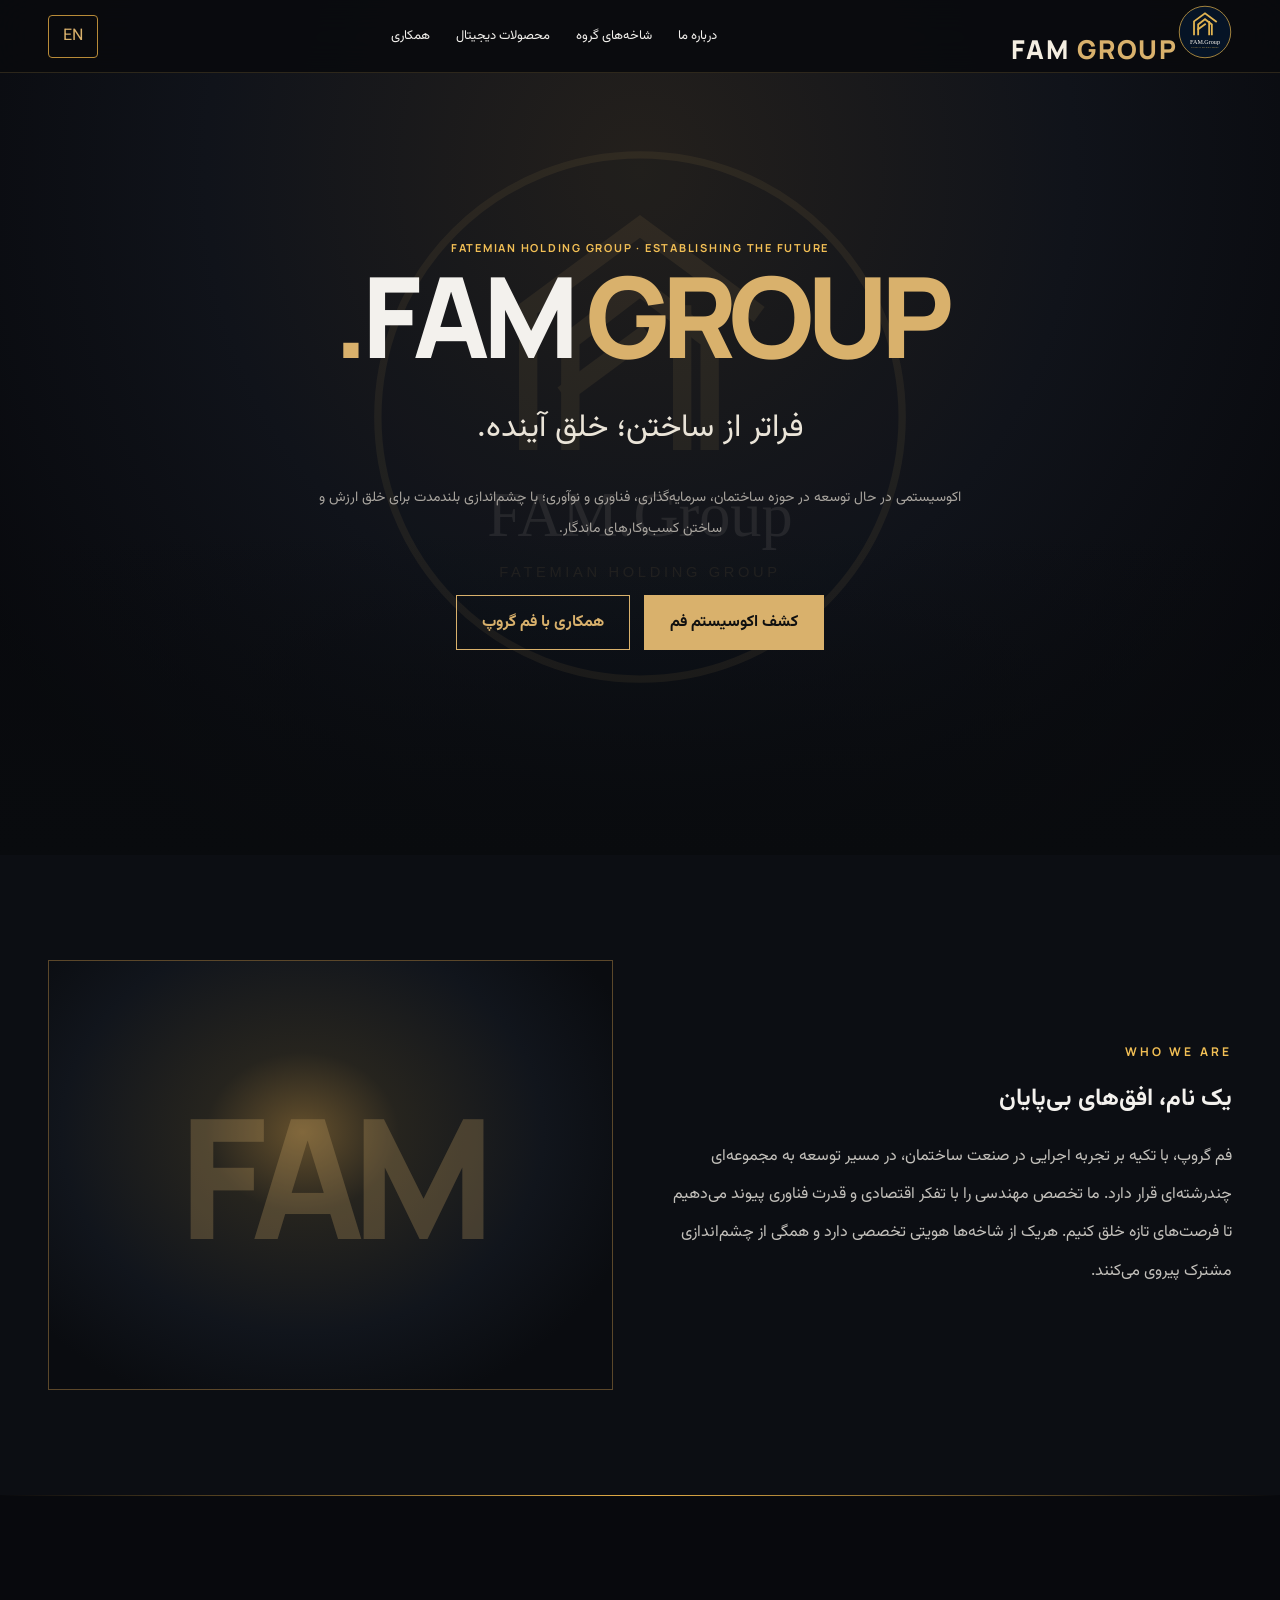
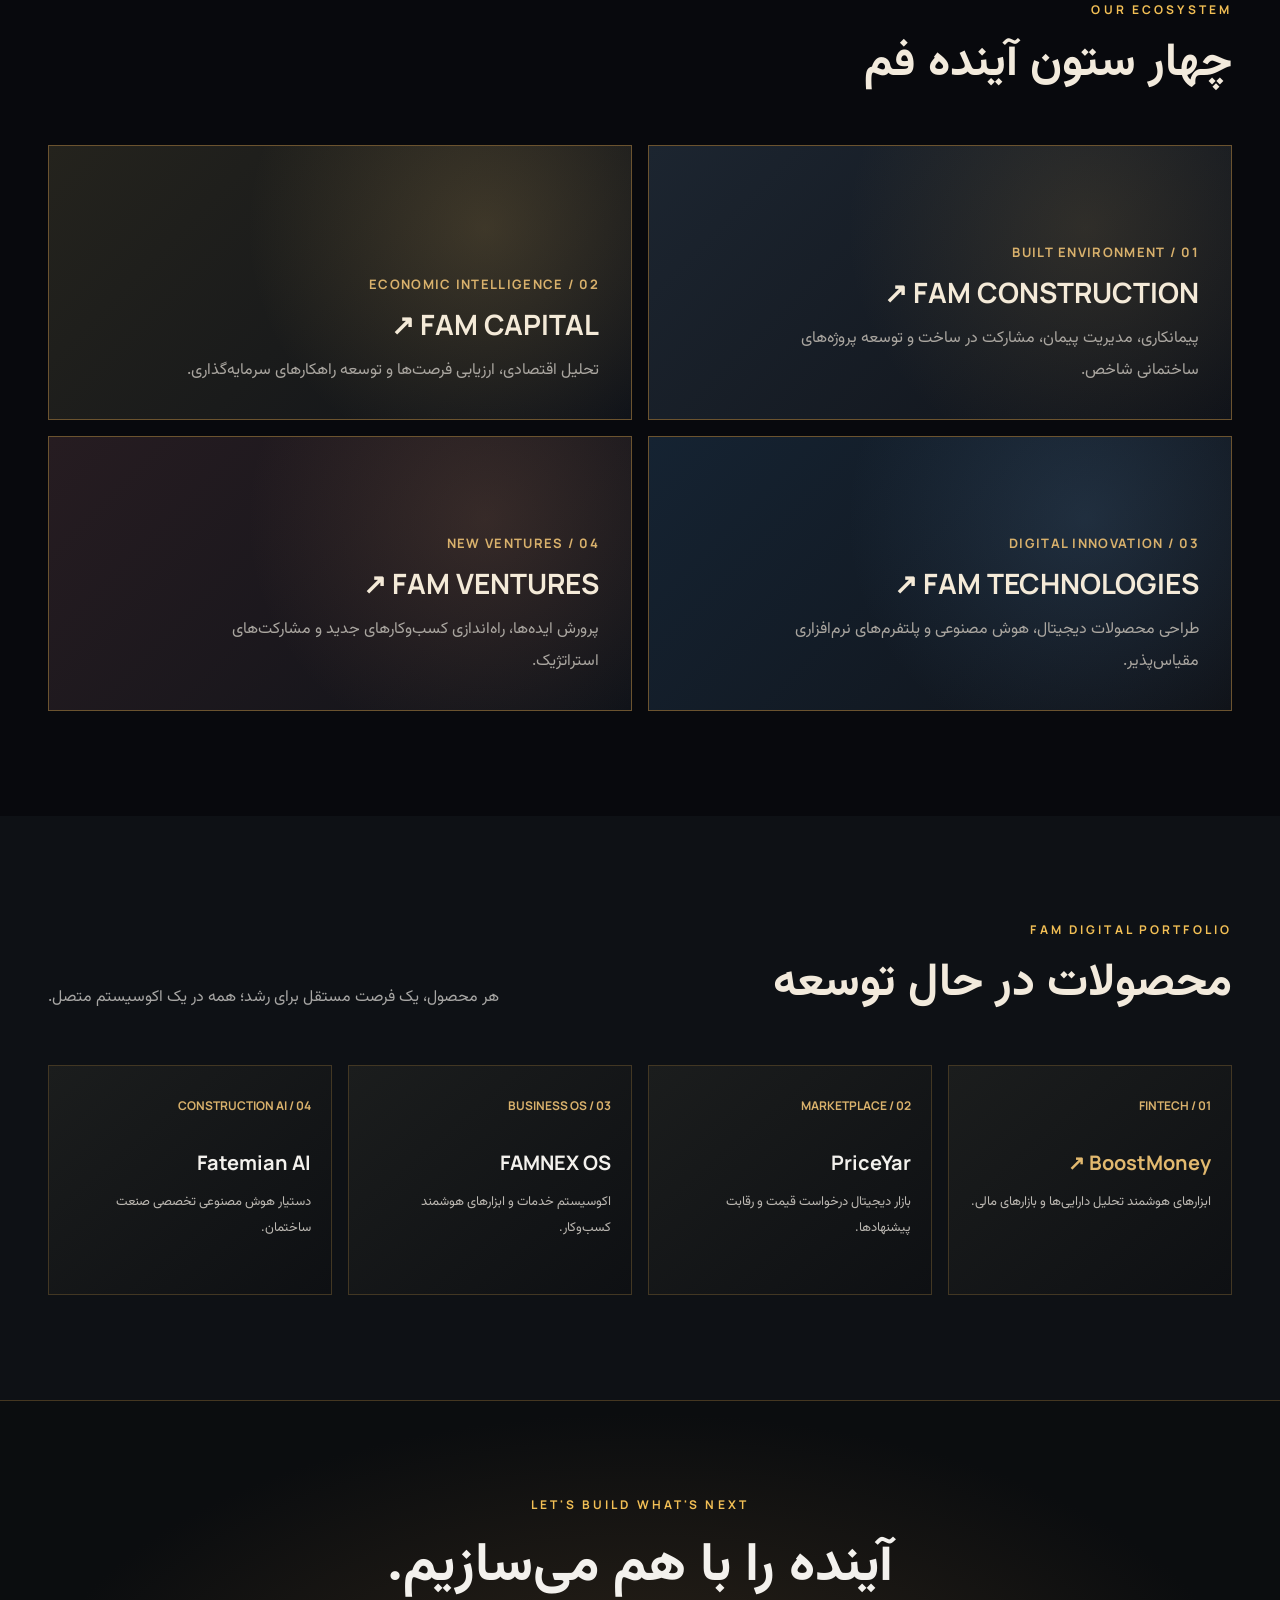
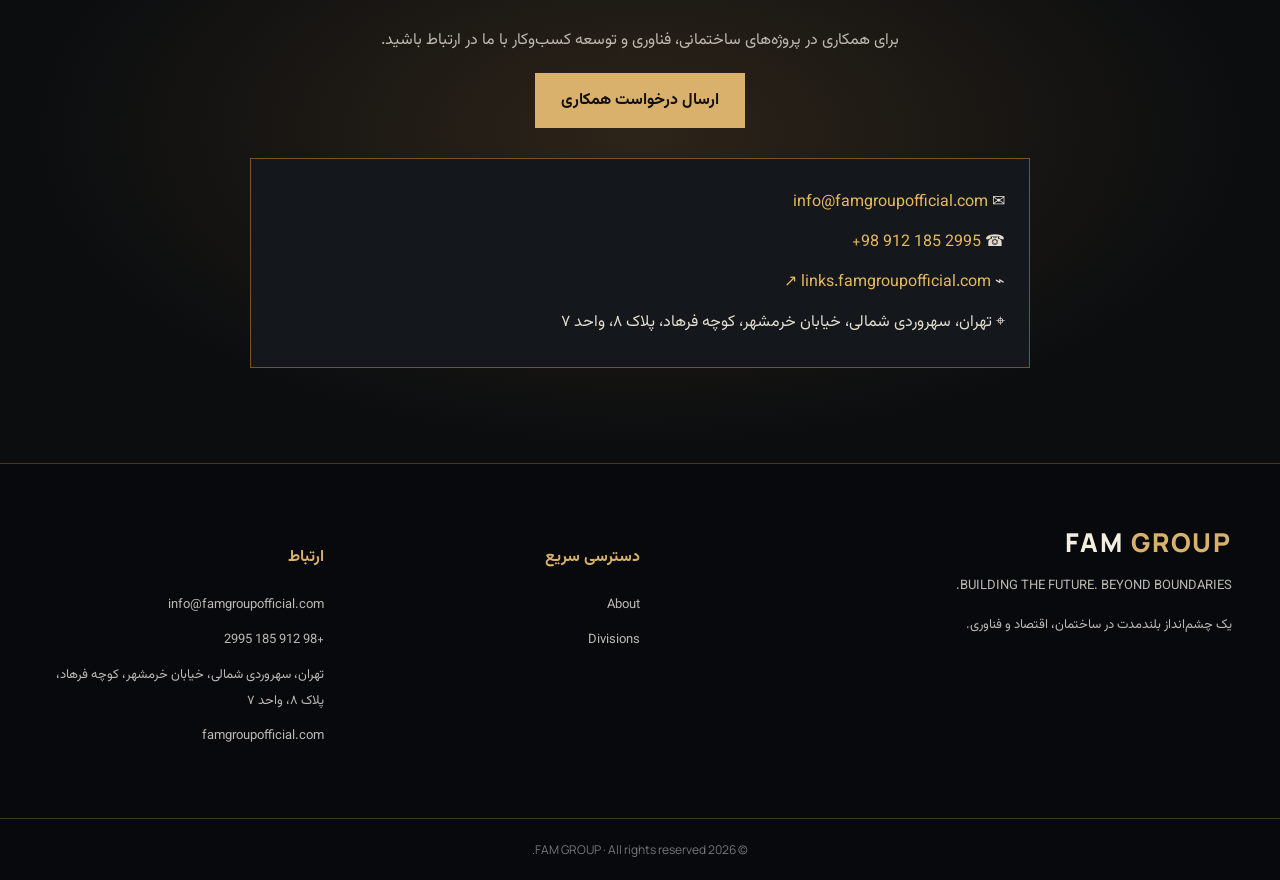
==== index.html @ 7d300ffb "Publish confirmed FAM Group email, telephone, Tehran office address and link page" ====
<!doctype html>
<html lang="fa" dir="rtl"><head><meta charset="utf-8"><meta name="viewport" content="width=device-width,initial-scale=1"><meta name="theme-color" content="#090b0e"><meta name="description" content="FAM Group — Construction, Capital, Technologies and Ventures. Building the Future. Beyond Boundaries."><title>FAM GROUP | Fatemian Holding Group</title><link rel="preconnect" href="https://fonts.googleapis.com"><link rel="preconnect" href="https://fonts.gstatic.com" crossorigin><link href="https://fonts.googleapis.com/css2?family=Vazirmatn:wght@300;400;500;600;700;800&family=Manrope:wght@400;500;600;700;800&display=swap" rel="stylesheet"><style>
:root{--bg:#090b0e;--panel:#11151a;--gold:#f2bf55;--text:#f3f1ed;--muted:#a7a6a4;--line:#70542c}*{box-sizing:border-box}html{scroll-behavior:smooth}body{margin:0;background:var(--bg);color:var(--text);font-family:Vazirmatn,Manrope,sans-serif}body.en{font-family:Manrope,sans-serif}a{text-decoration:none;color:inherit}button{font:inherit;cursor:pointer}.wrap{max-width:1240px;margin:auto;padding:0 28px}header{position:fixed;z-index:20;top:0;width:100%;background:#090b0edb;backdrop-filter:blur(20px);border-bottom:1px solid #ffffff18}.nav{height:78px;display:flex;align-items:center;justify-content:space-between;gap:20px}.logo{font:800 26px Manrope;letter-spacing:.18em;color:#f4eee1}.logo span{color:var(--gold)}.links{display:flex;align-items:center;gap:26px;font-size:13px}.links a:hover,.footer a:hover{color:var(--gold)}.lang,.menu{background:transparent;color:var(--gold);border:1px solid #b88b38;padding:8px 14px;border-radius:4px}.menu{display:none}.hero{min-height:100vh;display:flex;align-items:center;position:relative;isolation:isolate;overflow:hidden;background:radial-gradient(ellipse at 70% 30%,#60431c 0%,#1a1b20 43%,#080a0d 82%)}.hero:after{content:"";position:absolute;inset:0;z-index:-1;background:linear-gradient(0deg,#090b0e,transparent 38%)}.hero-inner{padding-top:110px;padding-bottom:80px;width:100%}.eyebrow{font:700 12px Manrope;letter-spacing:.26em;color:var(--gold);text-transform:uppercase}.hero h1{font:800 clamp(50px,9vw,120px)/1.06 Manrope;margin:24px 0 10px;letter-spacing:-.055em}.hero h1 span{color:var(--gold)}.hero h2{font-size:clamp(21px,3vw,39px);font-weight:400;margin:16px 0}.hero p{max-width:630px;color:#d2d1ce;line-height:2.2;font-size:16px}.actions{display:flex;flex-wrap:wrap;gap:14px;margin-top:34px}.btn{display:inline-block;background:var(--gold);color:#101010;padding:14px 25px;border:1px solid var(--gold);font-weight:700}.btn.alt{background:transparent;color:var(--gold)}.btn:hover{filter:brightness(1.15)}section{padding:105px 0}.section-top{display:flex;justify-content:space-between;align-items:end;gap:30px;margin-bottom:35px}.section-top h2{font-size:clamp(27px,4vw,46px);margin:10px 0}.section-top p{color:var(--muted);max-width:580px;line-height:2}.rule{height:1px;background:linear-gradient(90deg,transparent,#e4ad46,transparent)}.about{display:grid;grid-template-columns:1fr 1fr;gap:55px;align-items:center}.about-image{min-height:430px;background:radial-gradient(circle at 50% 50%,#69532b,#17191c 45%,#090b0e 75%);border:1px solid #b88b38}.about p{color:#c3c0bb;line-height:2.4}.branches{display:grid;grid-template-columns:repeat(2,1fr);gap:20px}.branch{min-height:320px;border:1px solid #a07835;position:relative;overflow:hidden;display:flex;flex-direction:column;justify-content:end;padding:30px;isolation:isolate;transition:transform .3s}.branch:hover{transform:translateY(-5px)}.branch:before{content:"";position:absolute;inset:0;z-index:-1;background-image:linear-gradient(0deg,#08090ae8,#08090a15 85%),var(--photo);background-position:center;background-size:cover;transition:transform .5s}.branch:hover:before{transform:scale(1.05)}.branch:before{background-size:cover;background-position:center;background-repeat:no-repeat}.branch{background:linear-gradient(145deg,#242017,#101318)}.branch small{color:var(--gold);font:700 13px Manrope}.branch h3{font:700 25px Manrope;margin:12px 0}.branch p{max-width:430px;line-height:2;color:#ddd;margin:0}.products{display:grid;grid-template-columns:repeat(4,1fr);gap:16px}.product{border:1px solid var(--line);background:linear-gradient(140deg,#1b1d1d,#0e1013);padding:28px 20px;min-height:230px}.product .number{color:var(--gold);font:700 12px Manrope}.product h3{font:700 20px Manrope;margin:30px 0 12px}.product p{color:#bcb8b2;line-height:2;font-size:13px}.projects{display:grid;grid-template-columns:repeat(3,1fr);gap:20px}.project{border:1px solid var(--line);background:#151719}.project .photo{height:230px;background:var(--photo) center/cover}.project .copy{padding:22px}.project h3{margin:0 0 8px}.project p{color:var(--muted);font-size:13px;line-height:2;margin:0}.note{color:#bcb8b2;font-size:12px;margin-top:20px}.cta{text-align:center;padding:95px 24px;background:radial-gradient(ellipse at center,#2d2419,#0b0d0f 68%);border-top:1px solid var(--line);border-bottom:1px solid var(--line)}.cta h2{font-size:clamp(28px,5vw,54px);margin:12px 0}.cta p{color:#bdb8b0;line-height:2}.footer{display:grid;grid-template-columns:2fr 1fr 1fr;gap:40px;padding-top:60px;padding-bottom:60px}.footer p,.footer a{color:#bcb8b2;font-size:13px;line-height:2}.footer a{display:block;margin:9px 0}.footer h4{color:var(--gold)}.bottom{border-top:1px solid var(--line);padding:22px;text-align:center;color:#777;font:12px Manrope}body.en .fa{display:none}body:not(.en) .en-text{display:none}body.en .links,body.en .section-top{text-align:left}@media(max-width:850px){.links{display:none;position:absolute;top:78px;left:0;right:0;background:#101216;padding:24px;flex-direction:column;align-items:stretch}.links.open{display:flex}.menu{display:block}.about{grid-template-columns:1fr}.products{grid-template-columns:repeat(2,1fr)}.projects{grid-template-columns:1fr 1fr}.footer{grid-template-columns:1fr 1fr}.hero{background-position:60% center}}@media(max-width:560px){.wrap{padding:0 20px}.nav{height:70px}.links{top:70px}.branches,.products,.projects,.footer{grid-template-columns:1fr}.hero h1{font-size:53px}.section-top{display:block}section{padding:72px 0}.about-image{min-height:290px}.branch{min-height:285px}}
.branch a{display:block}.branch a:hover{color:var(--gold)}.branch:before{background-image:linear-gradient(135deg,#70501d,#171a21)!important}.hero:before{content:"F";position:absolute;inset:auto 5% -18%;font:900 min(80vw,850px) Manrope;color:#f2bf551c;pointer-events:none} .branch h3 a{color:#f2bf55}.branch h3 a:hover{text-decoration:underline}.btn{box-shadow:0 5px 28px #dba74d36}.eyebrow{color:#f2bf55}</style><style id="fam-luxury-redesign">
:root{--gold:#d9b16c!important;--bg:#08090d!important;--line:#453721!important}
body{background:#08090d!important}header{background:#090a0ee8!important;border-bottom:1px solid #b8954c35!important}
.hero{background:radial-gradient(ellipse at 55% 24%,#30291e 0%,#11131a 35%,#08090d 76%)!important;min-height:95vh!important;text-align:center}
.hero:before{content:"F";position:absolute!important;inset:5% 0 auto!important;text-align:center;font:900 min(75vw,680px)/1 Manrope,sans-serif!important;color:#c9a35d0c!important;pointer-events:none}
.hero-inner{position:relative;z-index:2;display:flex;flex-direction:column;align-items:center;padding-top:170px!important;padding-bottom:100px!important}
.hero .eyebrow{font-size:11px!important;letter-spacing:.34em!important}
.hero h1{font-size:clamp(65px,12vw,150px)!important;letter-spacing:-.065em!important;margin:26px 0 14px!important;line-height:1.02!important}
.hero h1 span{color:#d9b16c!important}.hero h2{font-size:clamp(20px,3vw,32px)!important;color:#eae4d8!important}
.hero p{max-width:650px!important;color:#a8a49e!important;font-size:14px!important;line-height:2.2!important}
.actions{justify-content:center!important;margin-top:36px!important}
.btn{background:#d9b16c!important;border-color:#d9b16c!important;box-shadow:none!important;transition:all .2s!important}
.btn.alt{background:transparent!important;color:#d9b16c!important}
.btn:hover{background:#f0cc89!important;color:#090a0d!important}
#about{background:#0c0e13!important}.about-image{background:radial-gradient(ellipse at 45% 40%,#65502c 0%,#26241e 22%,#11151c 55%,#0a0c10 80%)!important;border:1px solid #5b472a!important;position:relative}
.about-image:after{content:"FAM";position:absolute;inset:0;display:grid;place-items:center;font:800 clamp(70px,13vw,190px) Manrope;letter-spacing:-.08em;color:#d9b16c40}
#divisions{background:#08090d!important}.branches{gap:16px!important}
.branch{background:#11141a!important;border:1px solid #58462a!important;min-height:260px!important;padding:32px!important;transition:transform .25s,border-color .25s!important}
.branch:before{background:linear-gradient(135deg,#28241c,#101319)!important;opacity:1!important}
.branch:hover{border-color:#d9b16c!important;transform:translateY(-4px)!important}
.branch h3 a{color:#f2eadc!important;font-size:clamp(19px,2.2vw,28px)!important}
.branch h3 a:hover{color:#d9b16c!important}
.branch small{color:#d9b16c!important;letter-spacing:.1em!important}.branch p{color:#aaa6a0!important}
.product{border-color:#423723!important}.section-top h2{color:#f2eadc!important}
@media(max-width:560px){.hero-inner{padding-top:155px!important}.hero h1{font-size:clamp(54px,14vw,75px)!important}.hero p{font-size:13px!important}.branch{min-height:235px!important}}
</style><style id="fam-logo-style">.fam-brand-mark{width:54px;height:54px;object-fit:contain;flex:none}.fam-hero-mark{width:clamp(105px,18vw,165px);height:auto;display:block;margin:0 auto 25px;filter:drop-shadow(0 0 30px #dcae4c28)}.hero-inner{padding-top:120px!important}.hero h1{margin-top:4px!important}@media(max-width:600px){.fam-brand-mark{width:42px;height:42px}.fam-hero-mark{width:120px}.hero-inner{padding-top:115px!important}}</style><style id="fam-logo-integration">.fam-logo-head{width:46px;height:46px;object-fit:contain;vertical-align:middle;margin-inline:12px}.fam-logo-hero{width:clamp(115px,19vw,175px);display:block;margin:0 auto 22px;filter:drop-shadow(0 0 20px #c89b4229)}.hero-inner{padding-top:115px!important}@media(max-width:600px){.fam-logo-head{width:35px;height:35px;margin-inline:5px}.fam-logo-hero{width:115px}}</style><style id="fam-refinement-2026">
.nav{height:72px!important;gap:8px!important}.logo{font-size:clamp(17px,4.3vw,26px)!important;letter-spacing:.07em!important;white-space:nowrap!important;flex-shrink:0}
.hero{background:radial-gradient(ellipse at 50% 20%,#24201c 0%,#10131a 48%,#08090d 86%)!important}
.hero:before{content:""!important;position:absolute!important;inset:5% 0!important;background:url('fam-logo.svg') center 45%/min(75vw,550px) no-repeat!important;opacity:.075!important;filter:grayscale(.25)!important;pointer-events:none!important}
.hero-inner{position:relative!important;z-index:1!important;padding-top:135px!important}
.hero h1{font-size:clamp(48px,11vw,112px)!important;letter-spacing:-.065em!important;white-space:normal!important;overflow-wrap:normal!important}
.hero .eyebrow{letter-spacing:.16em!important}
.branch{background:#11161e!important;border:1px solid #6b532f!important;min-height:275px!important}
.branch:nth-child(1):before{background:radial-gradient(circle at 75% 30%,#9b7d4733,transparent 50%),linear-gradient(135deg,#1c2530,#101319)!important}
.branch:nth-child(2):before{background:radial-gradient(circle at 75% 30%,#d6af6233,transparent 50%),linear-gradient(135deg,#24231d,#101319)!important}
.branch:nth-child(3):before{background:radial-gradient(circle at 75% 30%,#5984ae33,transparent 50%),linear-gradient(135deg,#152332,#101319)!important}
.branch:nth-child(4):before{background:radial-gradient(circle at 75% 30%,#ae795933,transparent 50%),linear-gradient(135deg,#261c21,#101319)!important}
.branch h3 a{color:#f4ead8!important}.product h3 a{color:#e2b96f!important;text-decoration:none}.product h3 a:hover{text-decoration:underline}
@media(max-width:600px){.nav{padding-inline:12px!important}.links{gap:6px!important}.logo{font-size:clamp(15px,4.5vw,21px)!important}.lang,.menu{padding:7px 10px!important}.hero h1{font-size:clamp(45px,11.4vw,75px)!important}.hero-inner{padding-top:125px!important}.hero:before{background-size:85vw!important;opacity:.07!important}.branch{min-height:240px!important}}
</style><style id="fam-contact-style">.fam-contact-info{max-width:780px;margin:30px auto 0;padding:20px 24px;border:1px solid #74552b;background:#14171b;text-align:start;line-height:2.1}.fam-contact-info p{margin:8px 0!important;max-width:none!important;color:#e4ddd0!important;overflow-wrap:anywhere}.fam-contact-info a{color:#e5b85f!important}.footer a{overflow-wrap:anywhere}.cta .note{display:none}</style></head><body><header><nav class="wrap nav"><a href="#" class="logo"><img class="fam-brand-mark" src="fam-logo.svg" alt="FAM Group">FAM<span> GROUP</span></a><div class="links" id="navlinks"><a href="#about"><span class="fa">درباره ما</span><span class="en-text">About</span></a><a href="#divisions"><span class="fa">شاخه‌های گروه</span><span class="en-text">Divisions</span></a><a href="#products"><span class="fa">محصولات دیجیتال</span><span class="en-text">Digital Products</span></a><a href="#contact"><span class="fa">همکاری</span><span class="en-text">Partnerships</span></a></div><div style="display:flex;gap:10px"><button class="lang" id="lang" aria-label="Change language">EN</button><button class="menu" id="menu" aria-label="Toggle navigation">☰</button></div></nav></header>
<main><div class="hero"><div class="wrap hero-inner"><div class="eyebrow">FATEMIAN HOLDING GROUP · ESTABLISHING THE FUTURE</div><h1>FAM <span>GROUP.</span></h1><h2><span class="fa">فراتر از ساختن؛ خلق آینده.</span><span class="en-text">Beyond Building. Creating the Future.</span></h2><p><span class="fa">اکوسیستمی در حال توسعه در حوزه ساختمان، سرمایه‌گذاری، فناوری و نوآوری؛ با چشم‌اندازی بلندمدت برای خلق ارزش و ساختن کسب‌وکارهای ماندگار.</span><span class="en-text">An emerging ecosystem spanning construction, investment, technology and innovation — creating lasting value through ambitious ventures.</span></p><div class="actions"><a href="#divisions" class="btn"><span class="fa">کشف اکوسیستم فم</span><span class="en-text">Explore Our Ecosystem</span></a><a href="#contact" class="btn alt"><span class="fa">همکاری با فم گروپ</span><span class="en-text">Partner With Us</span></a></div></div></div>
<section id="about"><div class="wrap about"><div><div class="eyebrow">WHO WE ARE</div><h2><span class="fa">یک نام، افق‌های بی‌پایان</span><span class="en-text">One Vision. Infinite Horizons.</span></h2><p><span class="fa">فم گروپ، با تکیه بر تجربه اجرایی در صنعت ساختمان، در مسیر توسعه به مجموعه‌ای چندرشته‌ای قرار دارد. ما تخصص مهندسی را با تفکر اقتصادی و قدرت فناوری پیوند می‌دهیم تا فرصت‌های تازه خلق کنیم. هریک از شاخه‌ها هویتی تخصصی دارد و همگی از چشم‌اندازی مشترک پیروی می‌کنند.</span><span class="en-text">Rooted in hands-on construction and engineering expertise, FAM Group is evolving into a multidisciplinary business ecosystem. We connect technical execution, economic insight and technology to create new opportunities, united by one long-term vision.</span></p></div><div class="about-image" role="img" aria-label="FAM Group abstract identity"></div></div></section>
<div class="rule"></div><section id="divisions"><div class="wrap"><div class="section-top"><div><div class="eyebrow">OUR ECOSYSTEM</div><h2><span class="fa">چهار ستون آینده فم</span><span class="en-text">Four Pillars. One Vision.</span></h2></div></div><div class="branches">
<article class="branch"><small>01 / BUILT ENVIRONMENT</small><h3><a href="construction.html">FAM CONSTRUCTION ↗</a></h3><p><span class="fa">پیمانکاری، مدیریت پیمان، مشارکت در ساخت و توسعه پروژه‌های ساختمانی شاخص.</span><span class="en-text">Construction contracting, project management and property development.</span></p></article>
<article class="branch"><small>02 / ECONOMIC INTELLIGENCE</small><h3><a href="capital.html">FAM CAPITAL ↗</a></h3><p><span class="fa">تحلیل اقتصادی، ارزیابی فرصت‌ها و توسعه راهکارهای سرمایه‌گذاری.</span><span class="en-text">Economic research, opportunity assessment and investment solutions.</span></p></article>
<article class="branch"><small>03 / DIGITAL INNOVATION</small><h3><a href="technologies.html">FAM TECHNOLOGIES ↗</a></h3><p><span class="fa">طراحی محصولات دیجیتال، هوش مصنوعی و پلتفرم‌های نرم‌افزاری مقیاس‌پذیر.</span><span class="en-text">AI products, digital platforms and scalable software solutions.</span></p></article>
<article class="branch"><small>04 / NEW VENTURES</small><h3><a href="ventures.html">FAM VENTURES ↗</a></h3><p><span class="fa">پرورش ایده‌ها، راه‌اندازی کسب‌وکارهای جدید و مشارکت‌های استراتژیک.</span><span class="en-text">Venture building, business incubation and strategic partnerships.</span></p></article>
</div></div></section>
<section id="products" style="background:#0e1115"><div class="wrap"><div class="section-top"><div><div class="eyebrow">FAM DIGITAL PORTFOLIO</div><h2><span class="fa">محصولات در حال توسعه</span><span class="en-text">Our Emerging Products</span></h2></div><p><span class="fa">هر محصول، یک فرصت مستقل برای رشد؛ همه در یک اکوسیستم متصل.</span><span class="en-text">Independent opportunities, connected through one ecosystem.</span></p></div><div class="products"><article class="product"><span class="number">01 / FINTECH</span><h3><a href="https://boostmoney.famgroupofficial.com/" target="_blank" rel="noopener noreferrer">BoostMoney ↗</a></h3><p><span class="fa">ابزارهای هوشمند تحلیل دارایی‌ها و بازارهای مالی.</span><span class="en-text">Smart market and asset analytics tools.</span></p></article><article class="product"><span class="number">02 / MARKETPLACE</span><h3>PriceYar</h3><p><span class="fa">بازار دیجیتال درخواست قیمت و رقابت پیشنهادها.</span><span class="en-text">Digital quotation and competitive offers marketplace.</span></p></article><article class="product"><span class="number">03 / BUSINESS OS</span><h3>FAMNEX OS</h3><p><span class="fa">اکوسیستم خدمات و ابزارهای هوشمند کسب‌وکار.</span><span class="en-text">An intelligent business tools ecosystem.</span></p></article><article class="product"><span class="number">04 / CONSTRUCTION AI</span><h3>Fatemian AI</h3><p><span class="fa">دستیار هوش مصنوعی تخصصی صنعت ساختمان.</span><span class="en-text">Specialized AI assistant for construction professionals.</span></p></article></div></div></section>
<section id="projects" style="display:none"><div class="wrap"><div class="section-top"><div><div class="eyebrow">SELECTED EXPERIENCE</div><h2><span class="fa">تجربه‌های اجرایی شاخص</span><span class="en-text">Selected Project Experience</span></h2></div></div><div class="projects"><article class="project"><div class="photo" style="--photo:url('https://images.unsplash.com/photo-1486406146926-c627a92ad1ab?auto=format&fit=crop&w=800')"></div><div class="copy"><h3><span class="fa">برج اَترا</span><span class="en-text">Atra Tower</span></h3><p><span class="fa">منطقه ۲۲ تهران · ۱۷ طبقه · مدیریت پیمان</span><span class="en-text">Tehran District 22 · 17 floors · Construction management</span></p></div></article><article class="project"><div class="photo" style="--photo:url('https://images.unsplash.com/photo-1494526585095-c41746248156?auto=format&fit=crop&w=800')"></div><div class="copy"><h3><span class="fa">برج طوبی</span><span class="en-text">Touba Tower</span></h3><p><span class="fa">۲۷ طبقه · اجرای عملیات ساختمانی</span><span class="en-text">27 floors · Construction execution</span></p></div></article><article class="project"><div class="photo" style="--photo:url('https://images.unsplash.com/photo-1600585154340-be6161a56a0c?auto=format&fit=crop&w=800')"></div><div class="copy"><h3><span class="fa">پروژه‌های باتیس</span><span class="en-text">Batis Projects</span></h3><p><span class="fa">سوهانک تهران · مدیریت و اجرای پروژه</span><span class="en-text">Sohanak, Tehran · Project management and execution</span></p></div></article></div><p class="note"><span class="fa">تصاویر این بخش فعلاً نمایشی هستند و با تصاویر واقعی پروژه‌ها جایگزین خواهند شد. سوابق، تجربه اجرایی گروه را معرفی می‌کنند و به معنی مالکیت تمام پروژه‌ها توسط هولدینگ نیستند.</span><span class="en-text">Images are illustrative placeholders. Listed work represents project experience, not necessarily ownership by the holding group.</span></p></div></section>
<section id="contact" class="cta"><div class="eyebrow">LET'S BUILD WHAT'S NEXT</div><h2><span class="fa">آینده را با هم می‌سازیم.</span><span class="en-text">Let's Build What's Next.</span></h2><p><span class="fa">برای همکاری در پروژه‌های ساختمانی، فناوری و توسعه کسب‌وکار با ما در ارتباط باشید.</span><span class="en-text">Explore partnerships across construction, technology and business development.</span></p><a class="btn" href="mailto:info@famgroupofficial.com?subject=FAM%20GROUP%20Partnership"><span class="fa">ارسال درخواست همکاری</span><span class="en-text">Start a Conversation</span></a><div class="fam-contact-info"><p>✉ <a href="mailto:info@famgroupofficial.com">info@famgroupofficial.com</a></p><p>☎ <a href="tel:+989121852995" dir="ltr">+98 912 185 2995</a></p><p>⌁ <a href="https://links.famgroupofficial.com/" target="_blank" rel="noopener noreferrer">links.famgroupofficial.com ↗</a></p><p>⌖ <span class="fa">تهران، سهروردی شمالی، خیابان خرمشهر، کوچه فرهاد، پلاک ۸، واحد ۷</span><span class="en-text">Unit 7, No. 8, Farhad Alley, Khorramshahr St., North Sohrevardi Ave., Tehran, Iran</span></p></div></section></main>
<footer><div class="wrap footer"><div><div class="logo">FAM<span> GROUP</span></div><p>BUILDING THE FUTURE. BEYOND BOUNDARIES.</p><p><span class="fa">یک چشم‌انداز بلندمدت در ساختمان، اقتصاد و فناوری.</span><span class="en-text">A long-term vision across construction, capital and technology.</span></p></div><div><h4><span class="fa">دسترسی سریع</span><span class="en-text">Explore</span></h4><a href="#about">About</a><a href="#divisions">Divisions</a></div><div><h4><span class="fa">ارتباط</span><span class="en-text">Connect</span></h4><a href="mailto:info@famgroupofficial.com">info@famgroupofficial.com</a><a href="tel:+989121852995">+98 912 185 2995</a><a href="#contact">تهران، سهروردی شمالی، خیابان خرمشهر، کوچه فرهاد، پلاک ۸، واحد ۷</a><a href="https://famgroupofficial.com">famgroupofficial.com</a></div></div><div class="bottom">© <span id="year"></span> FAM GROUP · All rights reserved.</div></footer><script>const lang=document.getElementById('lang');lang.addEventListener('click',()=>{let en=document.body.classList.toggle('en');document.documentElement.lang=en?'en':'fa';document.documentElement.dir=en?'ltr':'rtl';lang.textContent=en?'FA':'EN'});document.getElementById('menu').addEventListener('click',()=>document.getElementById('navlinks').classList.toggle('open'));document.querySelectorAll('#navlinks a').forEach(a=>a.addEventListener('click',()=>document.getElementById('navlinks').classList.remove('open')));document.getElementById('year').textContent=new Date().getFullYear();</script></body></html>
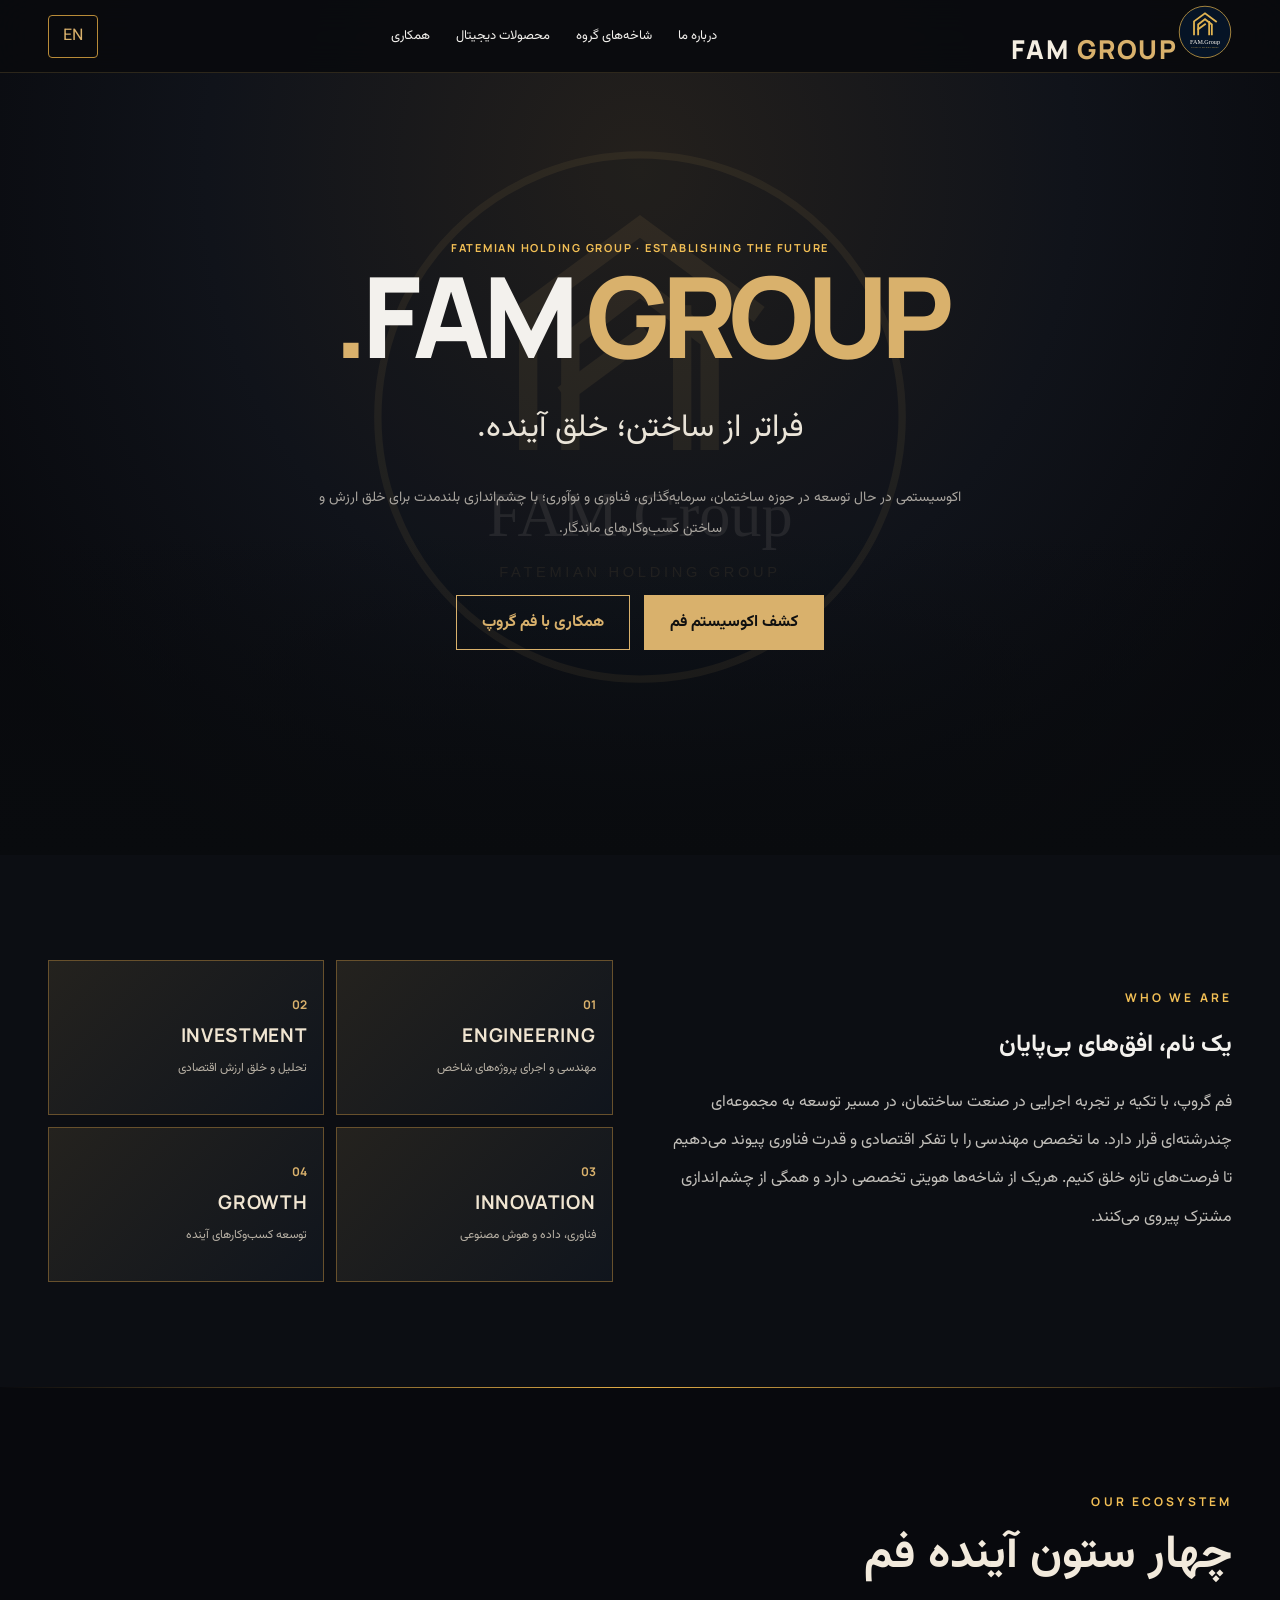
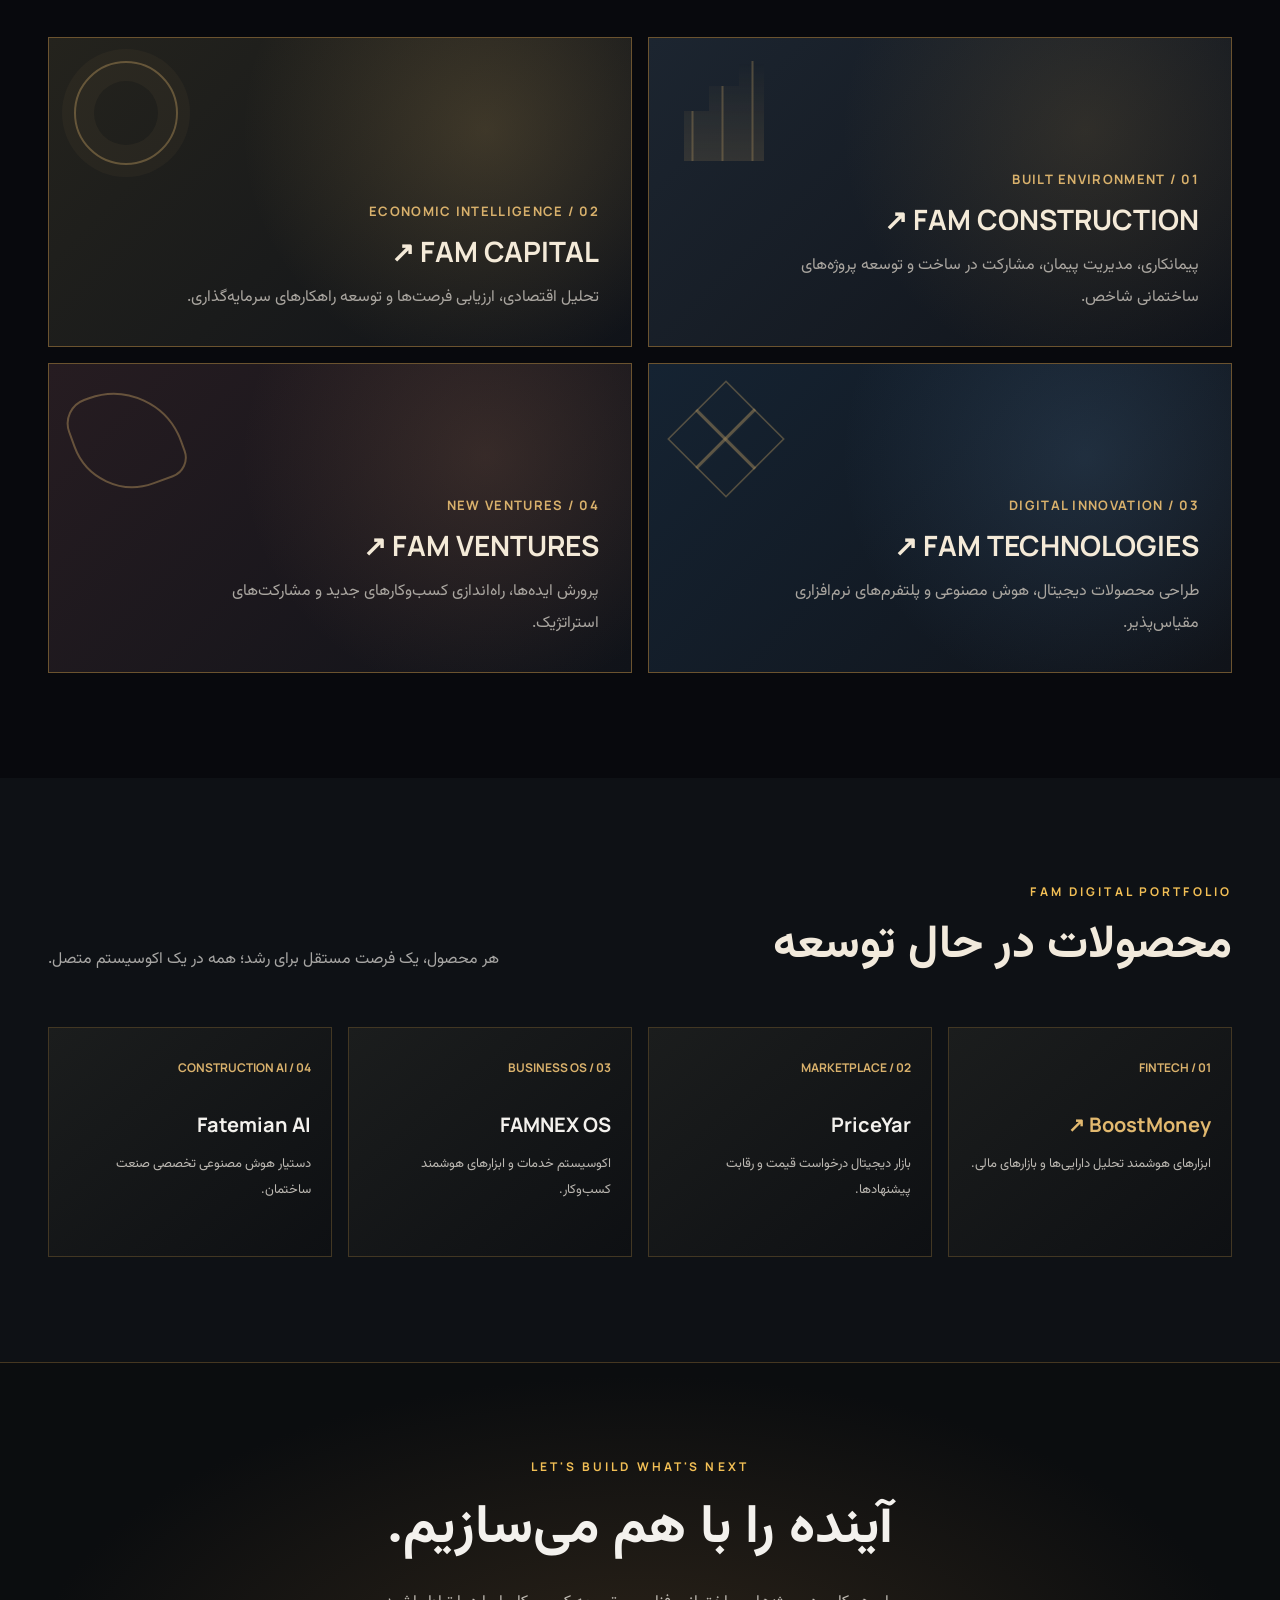
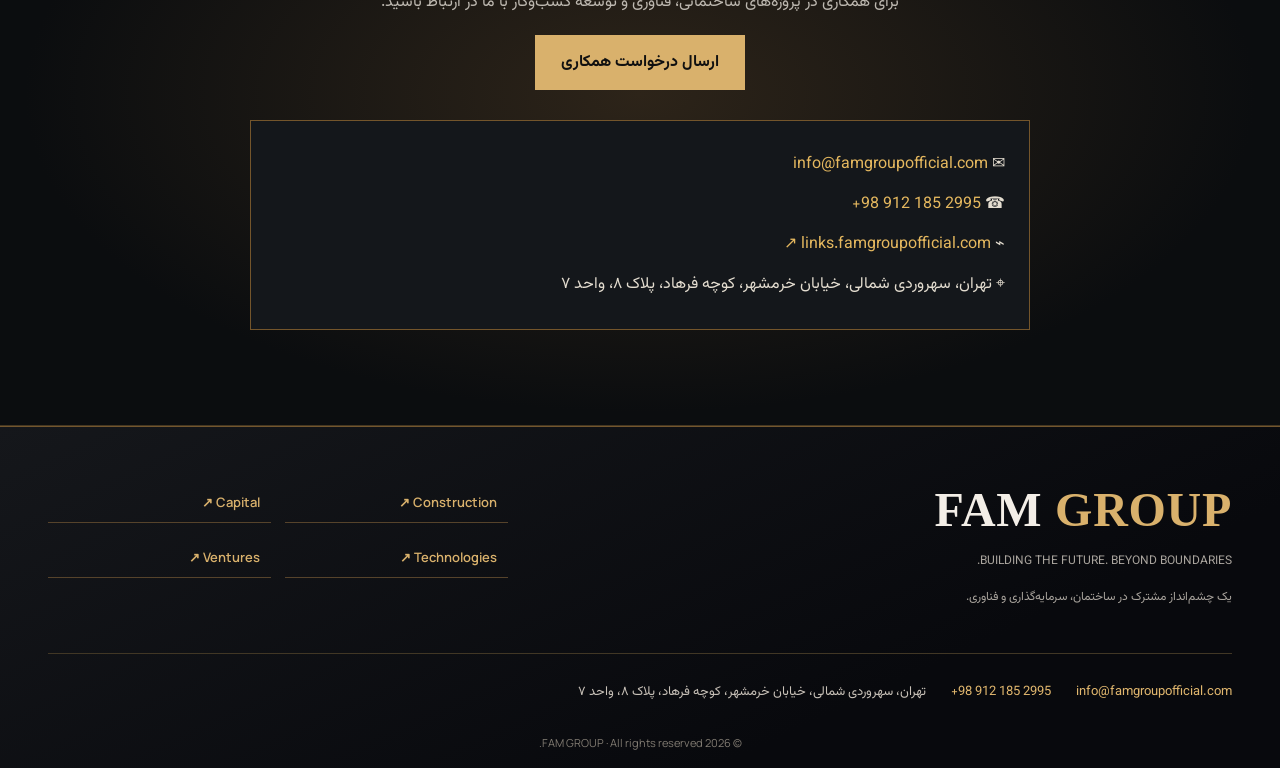
==== commit ebcee4a1: "Replace empty about illustration with four business pillars and rebuild mobile footer" ====
--- a/index.html
+++ b/index.html
@@ -40,9 +40,14 @@
 .branch:nth-child(4):before{background:radial-gradient(circle at 75% 30%,#ae795933,transparent 50%),linear-gradient(135deg,#261c21,#101319)!important}
 .branch h3 a{color:#f4ead8!important}.product h3 a{color:#e2b96f!important;text-decoration:none}.product h3 a:hover{text-decoration:underline}
 @media(max-width:600px){.nav{padding-inline:12px!important}.links{gap:6px!important}.logo{font-size:clamp(15px,4.5vw,21px)!important}.lang,.menu{padding:7px 10px!important}.hero h1{font-size:clamp(45px,11.4vw,75px)!important}.hero-inner{padding-top:125px!important}.hero:before{background-size:85vw!important;opacity:.07!important}.branch{min-height:240px!important}}
-</style><style id="fam-contact-style">.fam-contact-info{max-width:780px;margin:30px auto 0;padding:20px 24px;border:1px solid #74552b;background:#14171b;text-align:start;line-height:2.1}.fam-contact-info p{margin:8px 0!important;max-width:none!important;color:#e4ddd0!important;overflow-wrap:anywhere}.fam-contact-info a{color:#e5b85f!important}.footer a{overflow-wrap:anywhere}.cta .note{display:none}</style></head><body><header><nav class="wrap nav"><a href="#" class="logo"><img class="fam-brand-mark" src="fam-logo.svg" alt="FAM Group">FAM<span> GROUP</span></a><div class="links" id="navlinks"><a href="#about"><span class="fa">درباره ما</span><span class="en-text">About</span></a><a href="#divisions"><span class="fa">شاخه‌های گروه</span><span class="en-text">Divisions</span></a><a href="#products"><span class="fa">محصولات دیجیتال</span><span class="en-text">Digital Products</span></a><a href="#contact"><span class="fa">همکاری</span><span class="en-text">Partnerships</span></a></div><div style="display:flex;gap:10px"><button class="lang" id="lang" aria-label="Change language">EN</button><button class="menu" id="menu" aria-label="Toggle navigation">☰</button></div></nav></header>
+</style><style id="fam-contact-style">.fam-contact-info{max-width:780px;margin:30px auto 0;padding:20px 24px;border:1px solid #74552b;background:#14171b;text-align:start;line-height:2.1}.fam-contact-info p{margin:8px 0!important;max-width:none!important;color:#e4ddd0!important;overflow-wrap:anywhere}.fam-contact-info a{color:#e5b85f!important}.footer a{overflow-wrap:anywhere}.cta .note{display:none}</style><style id="fam-layout-rebuild">
+.about-image{display:none!important}.fam-values{display:grid;grid-template-columns:repeat(2,minmax(0,1fr));gap:12px;min-width:0}.fam-value{border:1px solid #67502c;padding:22px 16px;background:linear-gradient(135deg,#24221e,#10151d);min-height:155px;display:flex;flex-direction:column;gap:9px;justify-content:center}.fam-value b{font:700 12px Manrope;color:#d9b16c}.fam-value strong{font:700 clamp(13px,1.6vw,19px) Manrope;color:#f0e5d1;letter-spacing:.035em}.fam-value span{font-size:12px;color:#b7b0a4;line-height:1.9}
+.branch{min-height:310px!important;justify-content:flex-end!important}.branch:after{content:"";position:absolute;top:23px;inset-inline-end:25px;width:100px;height:100px;opacity:.7;pointer-events:none}.branch:nth-child(1):after{background:repeating-linear-gradient(90deg,transparent 0 17px,#d9b16c66 18px 19px,transparent 20px 30px),linear-gradient(0deg,#d9b16c33,transparent);clip-path:polygon(10% 100%,10% 50%,35% 50%,35% 25%,65% 25%,65% 0,90% 0,90% 100%)}.branch:nth-child(2):after{border:2px solid #d9b16c88;border-radius:50%;box-shadow:inset 0 0 0 18px #d9b16c12,0 0 0 12px #d9b16c10}.branch:nth-child(3):after{background:linear-gradient(90deg,transparent 47%,#d9b16c88 48% 51%,transparent 52%),linear-gradient(0deg,transparent 47%,#d9b16c88 48% 51%,transparent 52%);border:2px solid #d9b16c77;transform:rotate(45deg) scale(.8)}.branch:nth-child(4):after{border:2px solid #d9b16c88;transform:rotate(-20deg);border-radius:25% 70% 20% 60%}
+.fam-footer{background:linear-gradient(155deg,#15171b,#08090d 72%);border-top:1px solid #73562e;padding:55px 0 18px}.fam-footer-top{display:grid;grid-template-columns:1.5fr 1fr;gap:35px;align-items:start}.fam-footer-wordmark{font:700 clamp(27px,4vw,48px) Georgia,serif;letter-spacing:.015em;color:#f3eee7}.fam-footer-wordmark span{color:#d9b16c}.fam-footer-top p{font-size:12px;line-height:2;color:#a9a49d}.fam-footer-nav{display:grid;grid-template-columns:repeat(2,minmax(0,1fr));gap:14px}.fam-footer-nav a{padding:11px;border-bottom:1px solid #56432b;color:#d9b16c;font:600 13px Manrope}.fam-footer-bottom{display:flex;flex-wrap:wrap;gap:14px 25px;border-top:1px solid #413725;margin-top:32px;padding-top:25px;font-size:13px;line-height:2;color:#c8c1b8}.fam-footer-bottom a{color:#e1b76e;overflow-wrap:anywhere}.fam-footer-bottom span{max-width:450px}.fam-footer-copy{padding-top:30px;color:#817b72;font:11px Manrope;text-align:center}
+@media(max-width:700px){.fam-footer{padding-top:38px}.fam-footer-top{grid-template-columns:1fr;gap:18px}.fam-footer-nav{gap:5px 15px}.fam-footer-bottom{display:grid;gap:10px;margin-top:24px}.fam-values{grid-template-columns:repeat(2,minmax(0,1fr))}.fam-value{min-height:140px;padding:14px 10px}.fam-value strong{font-size:12px}.fam-value span{font-size:11px}.about{gap:25px}.branch{min-height:270px!important}}
+</style></head><body><header><nav class="wrap nav"><a href="#" class="logo"><img class="fam-brand-mark" src="fam-logo.svg" alt="FAM Group">FAM<span> GROUP</span></a><div class="links" id="navlinks"><a href="#about"><span class="fa">درباره ما</span><span class="en-text">About</span></a><a href="#divisions"><span class="fa">شاخه‌های گروه</span><span class="en-text">Divisions</span></a><a href="#products"><span class="fa">محصولات دیجیتال</span><span class="en-text">Digital Products</span></a><a href="#contact"><span class="fa">همکاری</span><span class="en-text">Partnerships</span></a></div><div style="display:flex;gap:10px"><button class="lang" id="lang" aria-label="Change language">EN</button><button class="menu" id="menu" aria-label="Toggle navigation">☰</button></div></nav></header>
 <main><div class="hero"><div class="wrap hero-inner"><div class="eyebrow">FATEMIAN HOLDING GROUP · ESTABLISHING THE FUTURE</div><h1>FAM <span>GROUP.</span></h1><h2><span class="fa">فراتر از ساختن؛ خلق آینده.</span><span class="en-text">Beyond Building. Creating the Future.</span></h2><p><span class="fa">اکوسیستمی در حال توسعه در حوزه ساختمان، سرمایه‌گذاری، فناوری و نوآوری؛ با چشم‌اندازی بلندمدت برای خلق ارزش و ساختن کسب‌وکارهای ماندگار.</span><span class="en-text">An emerging ecosystem spanning construction, investment, technology and innovation — creating lasting value through ambitious ventures.</span></p><div class="actions"><a href="#divisions" class="btn"><span class="fa">کشف اکوسیستم فم</span><span class="en-text">Explore Our Ecosystem</span></a><a href="#contact" class="btn alt"><span class="fa">همکاری با فم گروپ</span><span class="en-text">Partner With Us</span></a></div></div></div>
-<section id="about"><div class="wrap about"><div><div class="eyebrow">WHO WE ARE</div><h2><span class="fa">یک نام، افق‌های بی‌پایان</span><span class="en-text">One Vision. Infinite Horizons.</span></h2><p><span class="fa">فم گروپ، با تکیه بر تجربه اجرایی در صنعت ساختمان، در مسیر توسعه به مجموعه‌ای چندرشته‌ای قرار دارد. ما تخصص مهندسی را با تفکر اقتصادی و قدرت فناوری پیوند می‌دهیم تا فرصت‌های تازه خلق کنیم. هریک از شاخه‌ها هویتی تخصصی دارد و همگی از چشم‌اندازی مشترک پیروی می‌کنند.</span><span class="en-text">Rooted in hands-on construction and engineering expertise, FAM Group is evolving into a multidisciplinary business ecosystem. We connect technical execution, economic insight and technology to create new opportunities, united by one long-term vision.</span></p></div><div class="about-image" role="img" aria-label="FAM Group abstract identity"></div></div></section>
+<section id="about"><div class="wrap about"><div><div class="eyebrow">WHO WE ARE</div><h2><span class="fa">یک نام، افق‌های بی‌پایان</span><span class="en-text">One Vision. Infinite Horizons.</span></h2><p><span class="fa">فم گروپ، با تکیه بر تجربه اجرایی در صنعت ساختمان، در مسیر توسعه به مجموعه‌ای چندرشته‌ای قرار دارد. ما تخصص مهندسی را با تفکر اقتصادی و قدرت فناوری پیوند می‌دهیم تا فرصت‌های تازه خلق کنیم. هریک از شاخه‌ها هویتی تخصصی دارد و همگی از چشم‌اندازی مشترک پیروی می‌کنند.</span><span class="en-text">Rooted in hands-on construction and engineering expertise, FAM Group is evolving into a multidisciplinary business ecosystem. We connect technical execution, economic insight and technology to create new opportunities, united by one long-term vision.</span></p></div><div class="fam-values"><div class="fam-value"><b>01</b><strong>ENGINEERING</strong><span>مهندسی و اجرای پروژه‌های شاخص</span></div><div class="fam-value"><b>02</b><strong>INVESTMENT</strong><span>تحلیل و خلق ارزش اقتصادی</span></div><div class="fam-value"><b>03</b><strong>INNOVATION</strong><span>فناوری، داده و هوش مصنوعی</span></div><div class="fam-value"><b>04</b><strong>GROWTH</strong><span>توسعه کسب‌وکارهای آینده</span></div></div></div></section>
 <div class="rule"></div><section id="divisions"><div class="wrap"><div class="section-top"><div><div class="eyebrow">OUR ECOSYSTEM</div><h2><span class="fa">چهار ستون آینده فم</span><span class="en-text">Four Pillars. One Vision.</span></h2></div></div><div class="branches">
 <article class="branch"><small>01 / BUILT ENVIRONMENT</small><h3><a href="construction.html">FAM CONSTRUCTION ↗</a></h3><p><span class="fa">پیمانکاری، مدیریت پیمان، مشارکت در ساخت و توسعه پروژه‌های ساختمانی شاخص.</span><span class="en-text">Construction contracting, project management and property development.</span></p></article>
 <article class="branch"><small>02 / ECONOMIC INTELLIGENCE</small><h3><a href="capital.html">FAM CAPITAL ↗</a></h3><p><span class="fa">تحلیل اقتصادی، ارزیابی فرصت‌ها و توسعه راهکارهای سرمایه‌گذاری.</span><span class="en-text">Economic research, opportunity assessment and investment solutions.</span></p></article>
@@ -52,4 +57,4 @@
 <section id="products" style="background:#0e1115"><div class="wrap"><div class="section-top"><div><div class="eyebrow">FAM DIGITAL PORTFOLIO</div><h2><span class="fa">محصولات در حال توسعه</span><span class="en-text">Our Emerging Products</span></h2></div><p><span class="fa">هر محصول، یک فرصت مستقل برای رشد؛ همه در یک اکوسیستم متصل.</span><span class="en-text">Independent opportunities, connected through one ecosystem.</span></p></div><div class="products"><article class="product"><span class="number">01 / FINTECH</span><h3><a href="https://boostmoney.famgroupofficial.com/" target="_blank" rel="noopener noreferrer">BoostMoney ↗</a></h3><p><span class="fa">ابزارهای هوشمند تحلیل دارایی‌ها و بازارهای مالی.</span><span class="en-text">Smart market and asset analytics tools.</span></p></article><article class="product"><span class="number">02 / MARKETPLACE</span><h3>PriceYar</h3><p><span class="fa">بازار دیجیتال درخواست قیمت و رقابت پیشنهادها.</span><span class="en-text">Digital quotation and competitive offers marketplace.</span></p></article><article class="product"><span class="number">03 / BUSINESS OS</span><h3>FAMNEX OS</h3><p><span class="fa">اکوسیستم خدمات و ابزارهای هوشمند کسب‌وکار.</span><span class="en-text">An intelligent business tools ecosystem.</span></p></article><article class="product"><span class="number">04 / CONSTRUCTION AI</span><h3>Fatemian AI</h3><p><span class="fa">دستیار هوش مصنوعی تخصصی صنعت ساختمان.</span><span class="en-text">Specialized AI assistant for construction professionals.</span></p></article></div></div></section>
 <section id="projects" style="display:none"><div class="wrap"><div class="section-top"><div><div class="eyebrow">SELECTED EXPERIENCE</div><h2><span class="fa">تجربه‌های اجرایی شاخص</span><span class="en-text">Selected Project Experience</span></h2></div></div><div class="projects"><article class="project"><div class="photo" style="--photo:url('https://images.unsplash.com/photo-1486406146926-c627a92ad1ab?auto=format&fit=crop&w=800')"></div><div class="copy"><h3><span class="fa">برج اَترا</span><span class="en-text">Atra Tower</span></h3><p><span class="fa">منطقه ۲۲ تهران · ۱۷ طبقه · مدیریت پیمان</span><span class="en-text">Tehran District 22 · 17 floors · Construction management</span></p></div></article><article class="project"><div class="photo" style="--photo:url('https://images.unsplash.com/photo-1494526585095-c41746248156?auto=format&fit=crop&w=800')"></div><div class="copy"><h3><span class="fa">برج طوبی</span><span class="en-text">Touba Tower</span></h3><p><span class="fa">۲۷ طبقه · اجرای عملیات ساختمانی</span><span class="en-text">27 floors · Construction execution</span></p></div></article><article class="project"><div class="photo" style="--photo:url('https://images.unsplash.com/photo-1600585154340-be6161a56a0c?auto=format&fit=crop&w=800')"></div><div class="copy"><h3><span class="fa">پروژه‌های باتیس</span><span class="en-text">Batis Projects</span></h3><p><span class="fa">سوهانک تهران · مدیریت و اجرای پروژه</span><span class="en-text">Sohanak, Tehran · Project management and execution</span></p></div></article></div><p class="note"><span class="fa">تصاویر این بخش فعلاً نمایشی هستند و با تصاویر واقعی پروژه‌ها جایگزین خواهند شد. سوابق، تجربه اجرایی گروه را معرفی می‌کنند و به معنی مالکیت تمام پروژه‌ها توسط هولدینگ نیستند.</span><span class="en-text">Images are illustrative placeholders. Listed work represents project experience, not necessarily ownership by the holding group.</span></p></div></section>
 <section id="contact" class="cta"><div class="eyebrow">LET'S BUILD WHAT'S NEXT</div><h2><span class="fa">آینده را با هم می‌سازیم.</span><span class="en-text">Let's Build What's Next.</span></h2><p><span class="fa">برای همکاری در پروژه‌های ساختمانی، فناوری و توسعه کسب‌وکار با ما در ارتباط باشید.</span><span class="en-text">Explore partnerships across construction, technology and business development.</span></p><a class="btn" href="mailto:info@famgroupofficial.com?subject=FAM%20GROUP%20Partnership"><span class="fa">ارسال درخواست همکاری</span><span class="en-text">Start a Conversation</span></a><div class="fam-contact-info"><p>✉ <a href="mailto:info@famgroupofficial.com">info@famgroupofficial.com</a></p><p>☎ <a href="tel:+989121852995" dir="ltr">+98 912 185 2995</a></p><p>⌁ <a href="https://links.famgroupofficial.com/" target="_blank" rel="noopener noreferrer">links.famgroupofficial.com ↗</a></p><p>⌖ <span class="fa">تهران، سهروردی شمالی، خیابان خرمشهر، کوچه فرهاد، پلاک ۸، واحد ۷</span><span class="en-text">Unit 7, No. 8, Farhad Alley, Khorramshahr St., North Sohrevardi Ave., Tehran, Iran</span></p></div></section></main>
-<footer><div class="wrap footer"><div><div class="logo">FAM<span> GROUP</span></div><p>BUILDING THE FUTURE. BEYOND BOUNDARIES.</p><p><span class="fa">یک چشم‌انداز بلندمدت در ساختمان، اقتصاد و فناوری.</span><span class="en-text">A long-term vision across construction, capital and technology.</span></p></div><div><h4><span class="fa">دسترسی سریع</span><span class="en-text">Explore</span></h4><a href="#about">About</a><a href="#divisions">Divisions</a></div><div><h4><span class="fa">ارتباط</span><span class="en-text">Connect</span></h4><a href="mailto:info@famgroupofficial.com">info@famgroupofficial.com</a><a href="tel:+989121852995">+98 912 185 2995</a><a href="#contact">تهران، سهروردی شمالی، خیابان خرمشهر، کوچه فرهاد، پلاک ۸، واحد ۷</a><a href="https://famgroupofficial.com">famgroupofficial.com</a></div></div><div class="bottom">© <span id="year"></span> FAM GROUP · All rights reserved.</div></footer><script>const lang=document.getElementById('lang');lang.addEventListener('click',()=>{let en=document.body.classList.toggle('en');document.documentElement.lang=en?'en':'fa';document.documentElement.dir=en?'ltr':'rtl';lang.textContent=en?'FA':'EN'});document.getElementById('menu').addEventListener('click',()=>document.getElementById('navlinks').classList.toggle('open'));document.querySelectorAll('#navlinks a').forEach(a=>a.addEventListener('click',()=>document.getElementById('navlinks').classList.remove('open')));document.getElementById('year').textContent=new Date().getFullYear();</script></body></html>+<footer class="fam-footer"><div class="wrap"><div class="fam-footer-top"><div><div class="fam-footer-wordmark">FAM<span> GROUP</span></div><p>BUILDING THE FUTURE. BEYOND BOUNDARIES.</p><p class="fa">یک چشم‌انداز مشترک در ساختمان، سرمایه‌گذاری و فناوری.</p><p class="en-text">One vision across construction, capital and technology.</p></div><div class="fam-footer-nav"><a href="construction.html">Construction ↗</a><a href="capital.html">Capital ↗</a><a href="technologies.html">Technologies ↗</a><a href="ventures.html">Ventures ↗</a></div></div><div class="fam-footer-bottom"><a href="mailto:info@famgroupofficial.com">info@famgroupofficial.com</a><a href="tel:+989121852995" dir="ltr">+98 912 185 2995</a><span class="fa">تهران، سهروردی شمالی، خیابان خرمشهر، کوچه فرهاد، پلاک ۸، واحد ۷</span><span class="en-text">Unit 7, No. 8, Farhad Alley, Khorramshahr St., North Sohrevardi Ave., Tehran, Iran</span></div><div class="fam-footer-copy">© <span id="year"></span> FAM GROUP · All rights reserved.</div></div></footer><script>const lang=document.getElementById('lang');lang.addEventListener('click',()=>{let en=document.body.classList.toggle('en');document.documentElement.lang=en?'en':'fa';document.documentElement.dir=en?'ltr':'rtl';lang.textContent=en?'FA':'EN'});document.getElementById('menu').addEventListener('click',()=>document.getElementById('navlinks').classList.toggle('open'));document.querySelectorAll('#navlinks a').forEach(a=>a.addEventListener('click',()=>document.getElementById('navlinks').classList.remove('open')));document.getElementById('year').textContent=new Date().getFullYear();</script></body></html>
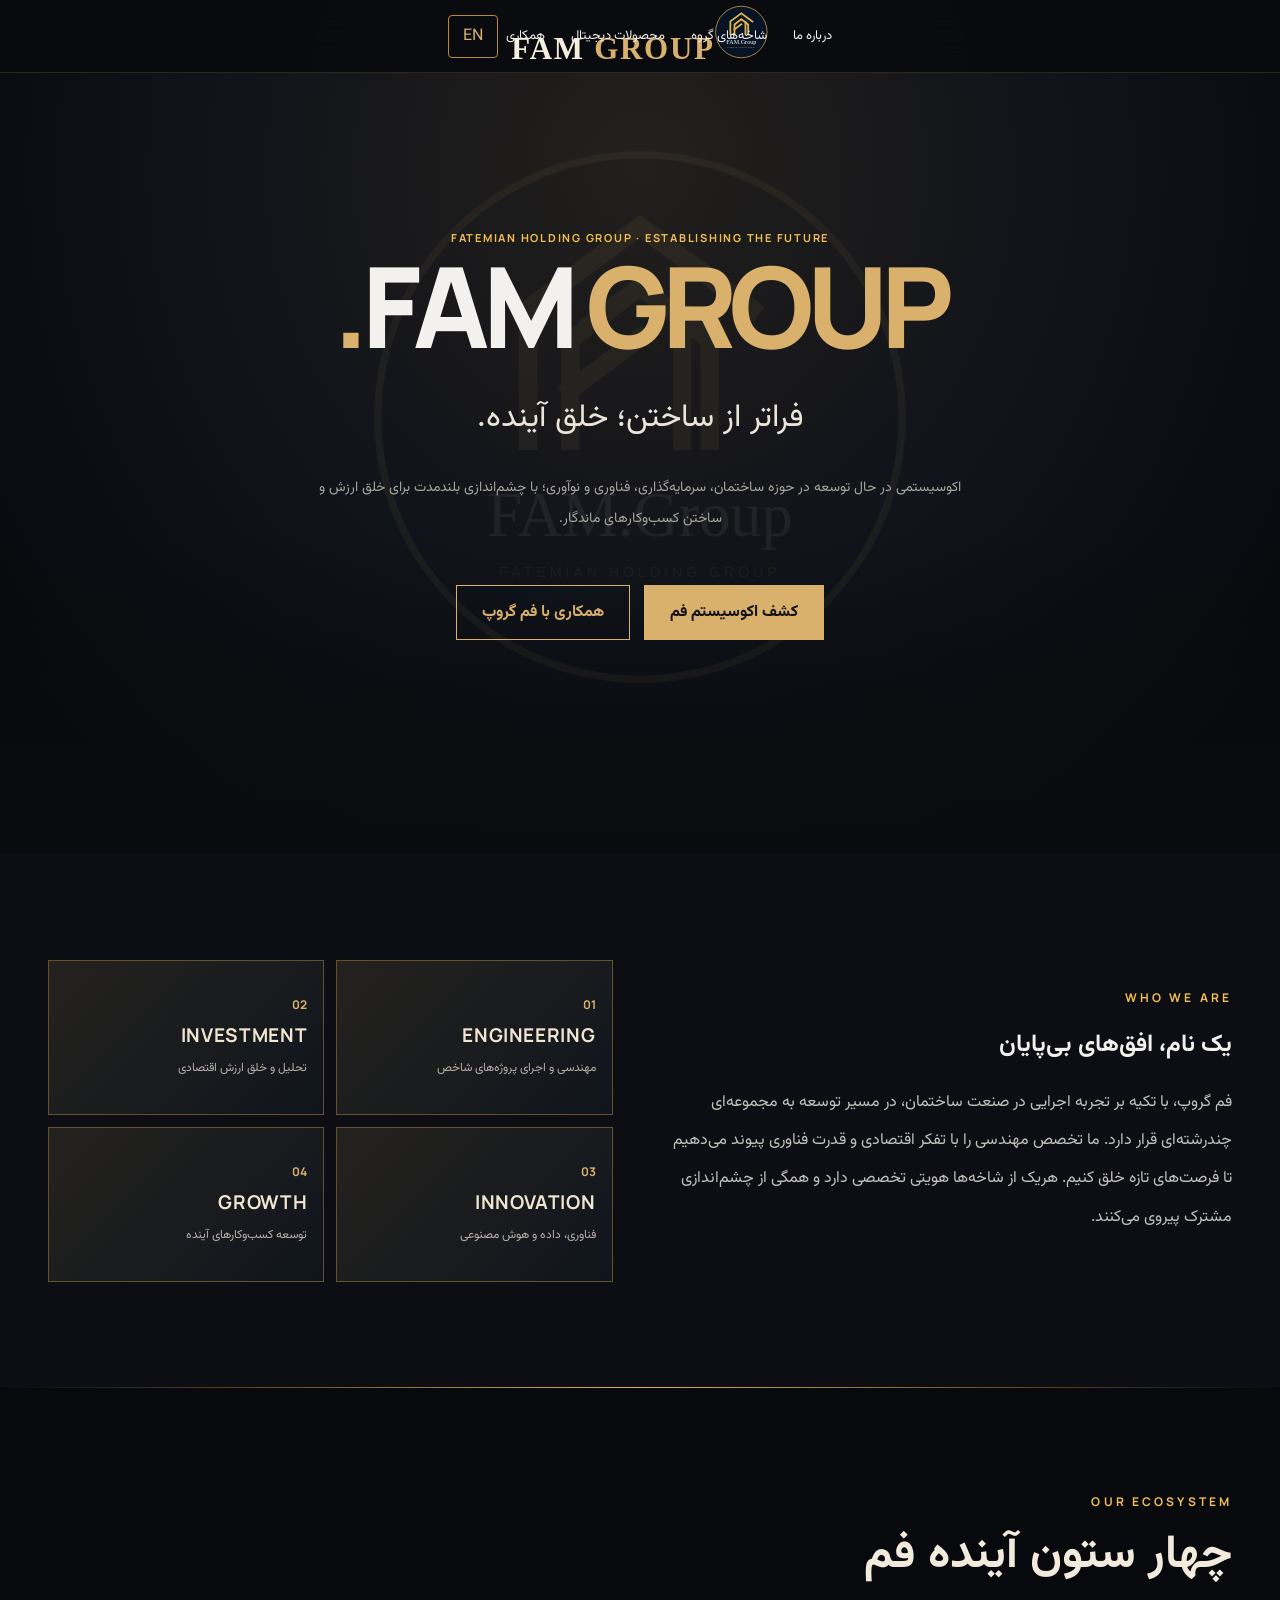
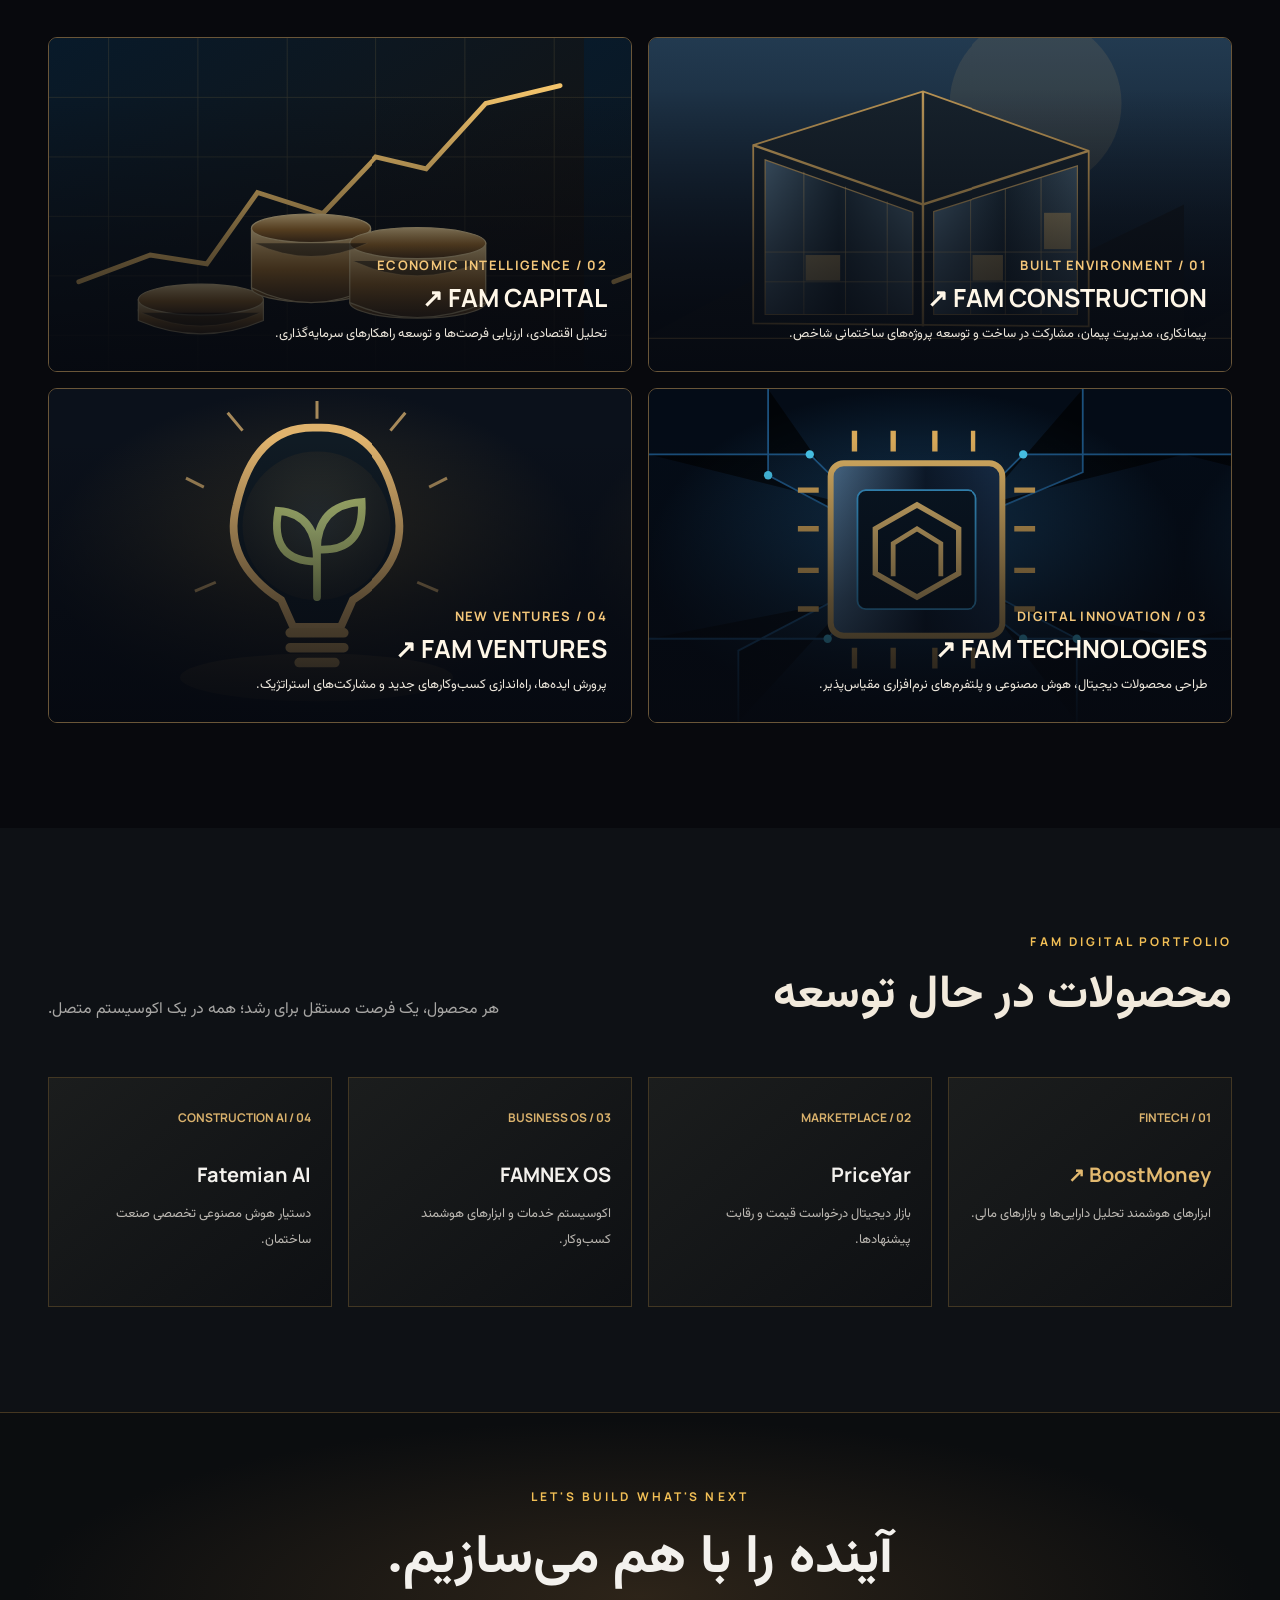
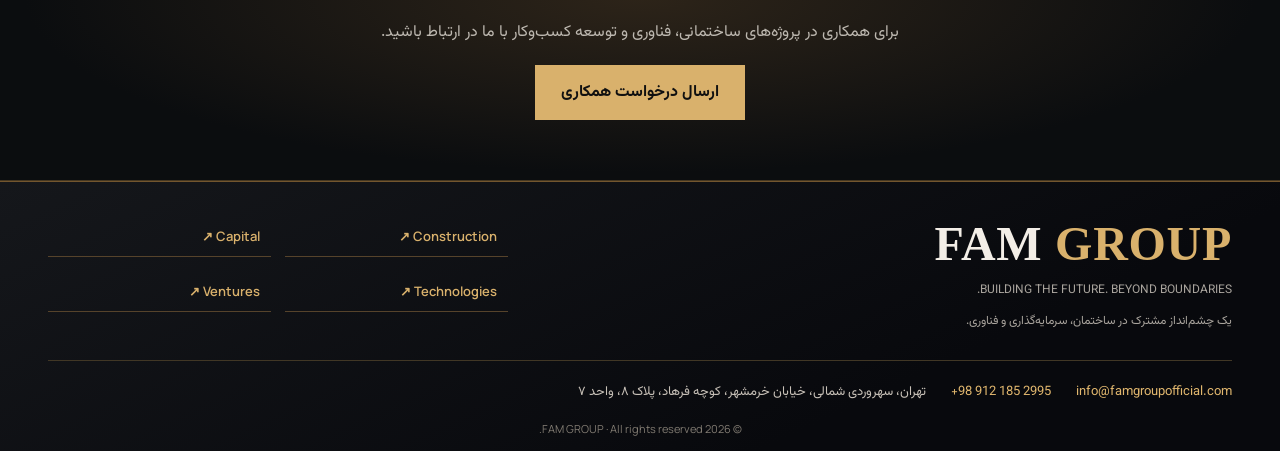
==== commit 18d01e6a: "Implement approved image-led division cards and remove duplicate contact panel" ====
--- a/index.html
+++ b/index.html
@@ -45,6 +45,22 @@
 .branch{min-height:310px!important;justify-content:flex-end!important}.branch:after{content:"";position:absolute;top:23px;inset-inline-end:25px;width:100px;height:100px;opacity:.7;pointer-events:none}.branch:nth-child(1):after{background:repeating-linear-gradient(90deg,transparent 0 17px,#d9b16c66 18px 19px,transparent 20px 30px),linear-gradient(0deg,#d9b16c33,transparent);clip-path:polygon(10% 100%,10% 50%,35% 50%,35% 25%,65% 25%,65% 0,90% 0,90% 100%)}.branch:nth-child(2):after{border:2px solid #d9b16c88;border-radius:50%;box-shadow:inset 0 0 0 18px #d9b16c12,0 0 0 12px #d9b16c10}.branch:nth-child(3):after{background:linear-gradient(90deg,transparent 47%,#d9b16c88 48% 51%,transparent 52%),linear-gradient(0deg,transparent 47%,#d9b16c88 48% 51%,transparent 52%);border:2px solid #d9b16c77;transform:rotate(45deg) scale(.8)}.branch:nth-child(4):after{border:2px solid #d9b16c88;transform:rotate(-20deg);border-radius:25% 70% 20% 60%}
 .fam-footer{background:linear-gradient(155deg,#15171b,#08090d 72%);border-top:1px solid #73562e;padding:55px 0 18px}.fam-footer-top{display:grid;grid-template-columns:1.5fr 1fr;gap:35px;align-items:start}.fam-footer-wordmark{font:700 clamp(27px,4vw,48px) Georgia,serif;letter-spacing:.015em;color:#f3eee7}.fam-footer-wordmark span{color:#d9b16c}.fam-footer-top p{font-size:12px;line-height:2;color:#a9a49d}.fam-footer-nav{display:grid;grid-template-columns:repeat(2,minmax(0,1fr));gap:14px}.fam-footer-nav a{padding:11px;border-bottom:1px solid #56432b;color:#d9b16c;font:600 13px Manrope}.fam-footer-bottom{display:flex;flex-wrap:wrap;gap:14px 25px;border-top:1px solid #413725;margin-top:32px;padding-top:25px;font-size:13px;line-height:2;color:#c8c1b8}.fam-footer-bottom a{color:#e1b76e;overflow-wrap:anywhere}.fam-footer-bottom span{max-width:450px}.fam-footer-copy{padding-top:30px;color:#817b72;font:11px Manrope;text-align:center}
 @media(max-width:700px){.fam-footer{padding-top:38px}.fam-footer-top{grid-template-columns:1fr;gap:18px}.fam-footer-nav{gap:5px 15px}.fam-footer-bottom{display:grid;gap:10px;margin-top:24px}.fam-values{grid-template-columns:repeat(2,minmax(0,1fr))}.fam-value{min-height:140px;padding:14px 10px}.fam-value strong{font-size:12px}.fam-value span{font-size:11px}.about{gap:25px}.branch{min-height:270px!important}}
+</style><style id="fam-approved-visual">
+header .nav{position:relative!important;display:flex!important;justify-content:center!important;align-items:center!important}.nav .logo{position:absolute!important;left:50%!important;transform:translateX(-50%)!important;font:700 clamp(21px,4vw,31px) Georgia,serif!important;letter-spacing:.055em!important;white-space:nowrap!important}.nav .menu,.nav .lang{z-index:3}.nav .links{z-index:5}.nav .fam-logo-head{display:none!important}
+.hero:before{opacity:.055!important}.hero-inner{padding-top:115px!important}
+.branches{display:grid!important;grid-template-columns:repeat(2,minmax(0,1fr))!important;gap:16px!important}
+.branch{height:335px!important;min-height:335px!important;padding:24px!important;display:flex!important;flex-direction:column!important;justify-content:flex-end!important;overflow:hidden!important;isolation:isolate!important;border-radius:9px!important;border:1px solid #6a5638!important;position:relative!important}
+.branch:before{content:""!important;position:absolute!important;inset:0!important;background-position:center!important;background-size:cover!important;background-repeat:no-repeat!important;opacity:1!important;z-index:-2!important;transition:transform .35s!important}
+.branch:after{content:""!important;position:absolute!important;inset:0!important;width:auto!important;height:auto!important;transform:none!important;clip-path:none!important;border:0!important;border-radius:0!important;box-shadow:none!important;background:linear-gradient(0deg,#060910f2 0%,#0609109c 37%,transparent 85%)!important;opacity:1!important;z-index:-1!important}
+.branch:nth-child(1):before{background-image:url('assets/construction.svg')!important}
+.branch:nth-child(2):before{background-image:url('assets/capital.svg')!important}
+.branch:nth-child(3):before{background-image:url('assets/technologies.svg')!important}
+.branch:nth-child(4):before{background-image:url('assets/ventures.svg')!important}
+.branch:hover:before{transform:scale(1.045)!important}
+.branch h3{margin:6px 0!important}.branch h3 a{font-size:clamp(18px,2vw,25px)!important;color:#fff7e8!important}.branch small{color:#f4c77a!important}.branch p{font-size:13px!important;color:#eee8dd!important}
+.cta{padding:75px 24px 60px!important}.fam-contact-info{display:none!important}
+.fam-footer{padding:34px 0 15px!important}.fam-footer-top p{margin:7px 0!important}.fam-footer-bottom{margin-top:20px!important;padding-top:18px!important}.fam-footer-copy{padding-top:16px!important}
+@media(max-width:650px){.branches{grid-template-columns:1fr!important}.branch{height:310px!important;min-height:310px!important}.nav .logo{font-size:clamp(18px,4.5vw,23px)!important}.hero-inner{padding-top:120px!important}.fam-footer-top{gap:12px!important}}
 </style></head><body><header><nav class="wrap nav"><a href="#" class="logo"><img class="fam-brand-mark" src="fam-logo.svg" alt="FAM Group">FAM<span> GROUP</span></a><div class="links" id="navlinks"><a href="#about"><span class="fa">درباره ما</span><span class="en-text">About</span></a><a href="#divisions"><span class="fa">شاخه‌های گروه</span><span class="en-text">Divisions</span></a><a href="#products"><span class="fa">محصولات دیجیتال</span><span class="en-text">Digital Products</span></a><a href="#contact"><span class="fa">همکاری</span><span class="en-text">Partnerships</span></a></div><div style="display:flex;gap:10px"><button class="lang" id="lang" aria-label="Change language">EN</button><button class="menu" id="menu" aria-label="Toggle navigation">☰</button></div></nav></header>
 <main><div class="hero"><div class="wrap hero-inner"><div class="eyebrow">FATEMIAN HOLDING GROUP · ESTABLISHING THE FUTURE</div><h1>FAM <span>GROUP.</span></h1><h2><span class="fa">فراتر از ساختن؛ خلق آینده.</span><span class="en-text">Beyond Building. Creating the Future.</span></h2><p><span class="fa">اکوسیستمی در حال توسعه در حوزه ساختمان، سرمایه‌گذاری، فناوری و نوآوری؛ با چشم‌اندازی بلندمدت برای خلق ارزش و ساختن کسب‌وکارهای ماندگار.</span><span class="en-text">An emerging ecosystem spanning construction, investment, technology and innovation — creating lasting value through ambitious ventures.</span></p><div class="actions"><a href="#divisions" class="btn"><span class="fa">کشف اکوسیستم فم</span><span class="en-text">Explore Our Ecosystem</span></a><a href="#contact" class="btn alt"><span class="fa">همکاری با فم گروپ</span><span class="en-text">Partner With Us</span></a></div></div></div>
 <section id="about"><div class="wrap about"><div><div class="eyebrow">WHO WE ARE</div><h2><span class="fa">یک نام، افق‌های بی‌پایان</span><span class="en-text">One Vision. Infinite Horizons.</span></h2><p><span class="fa">فم گروپ، با تکیه بر تجربه اجرایی در صنعت ساختمان، در مسیر توسعه به مجموعه‌ای چندرشته‌ای قرار دارد. ما تخصص مهندسی را با تفکر اقتصادی و قدرت فناوری پیوند می‌دهیم تا فرصت‌های تازه خلق کنیم. هریک از شاخه‌ها هویتی تخصصی دارد و همگی از چشم‌اندازی مشترک پیروی می‌کنند.</span><span class="en-text">Rooted in hands-on construction and engineering expertise, FAM Group is evolving into a multidisciplinary business ecosystem. We connect technical execution, economic insight and technology to create new opportunities, united by one long-term vision.</span></p></div><div class="fam-values"><div class="fam-value"><b>01</b><strong>ENGINEERING</strong><span>مهندسی و اجرای پروژه‌های شاخص</span></div><div class="fam-value"><b>02</b><strong>INVESTMENT</strong><span>تحلیل و خلق ارزش اقتصادی</span></div><div class="fam-value"><b>03</b><strong>INNOVATION</strong><span>فناوری، داده و هوش مصنوعی</span></div><div class="fam-value"><b>04</b><strong>GROWTH</strong><span>توسعه کسب‌وکارهای آینده</span></div></div></div></section>
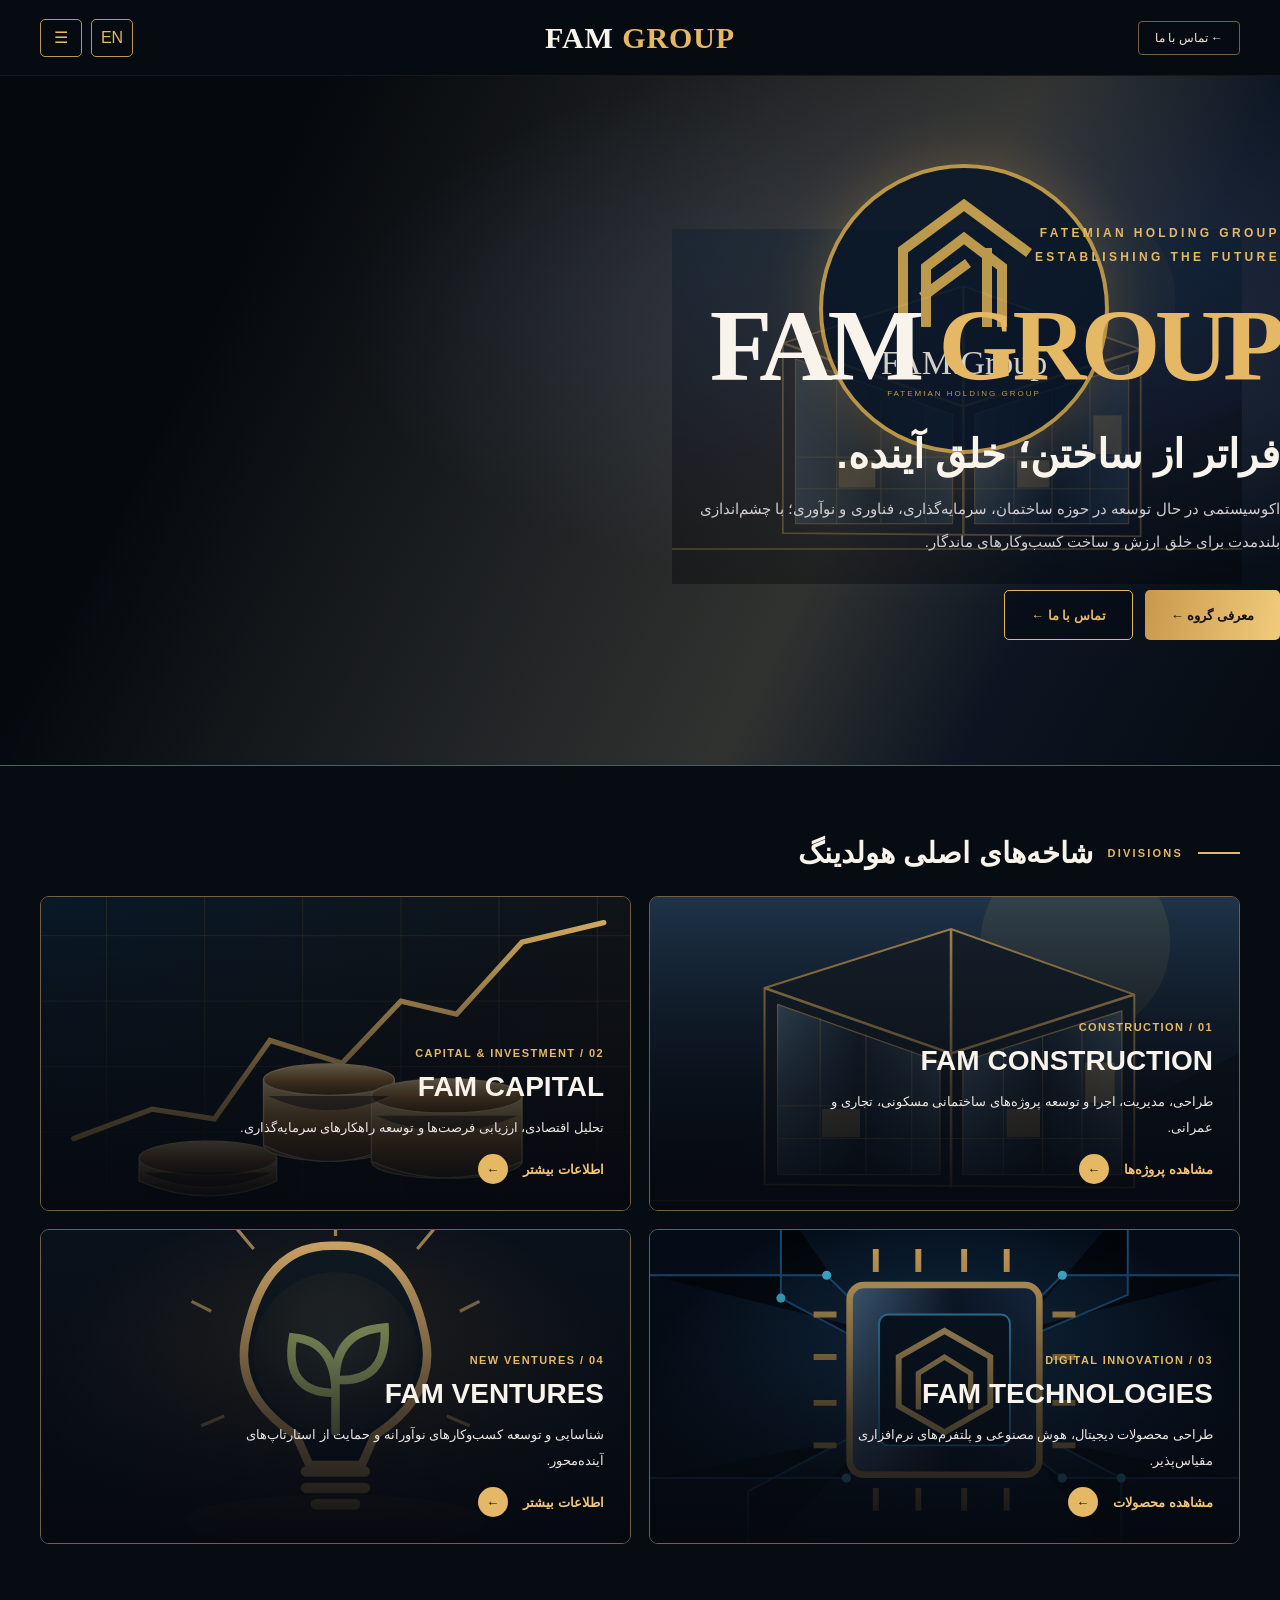
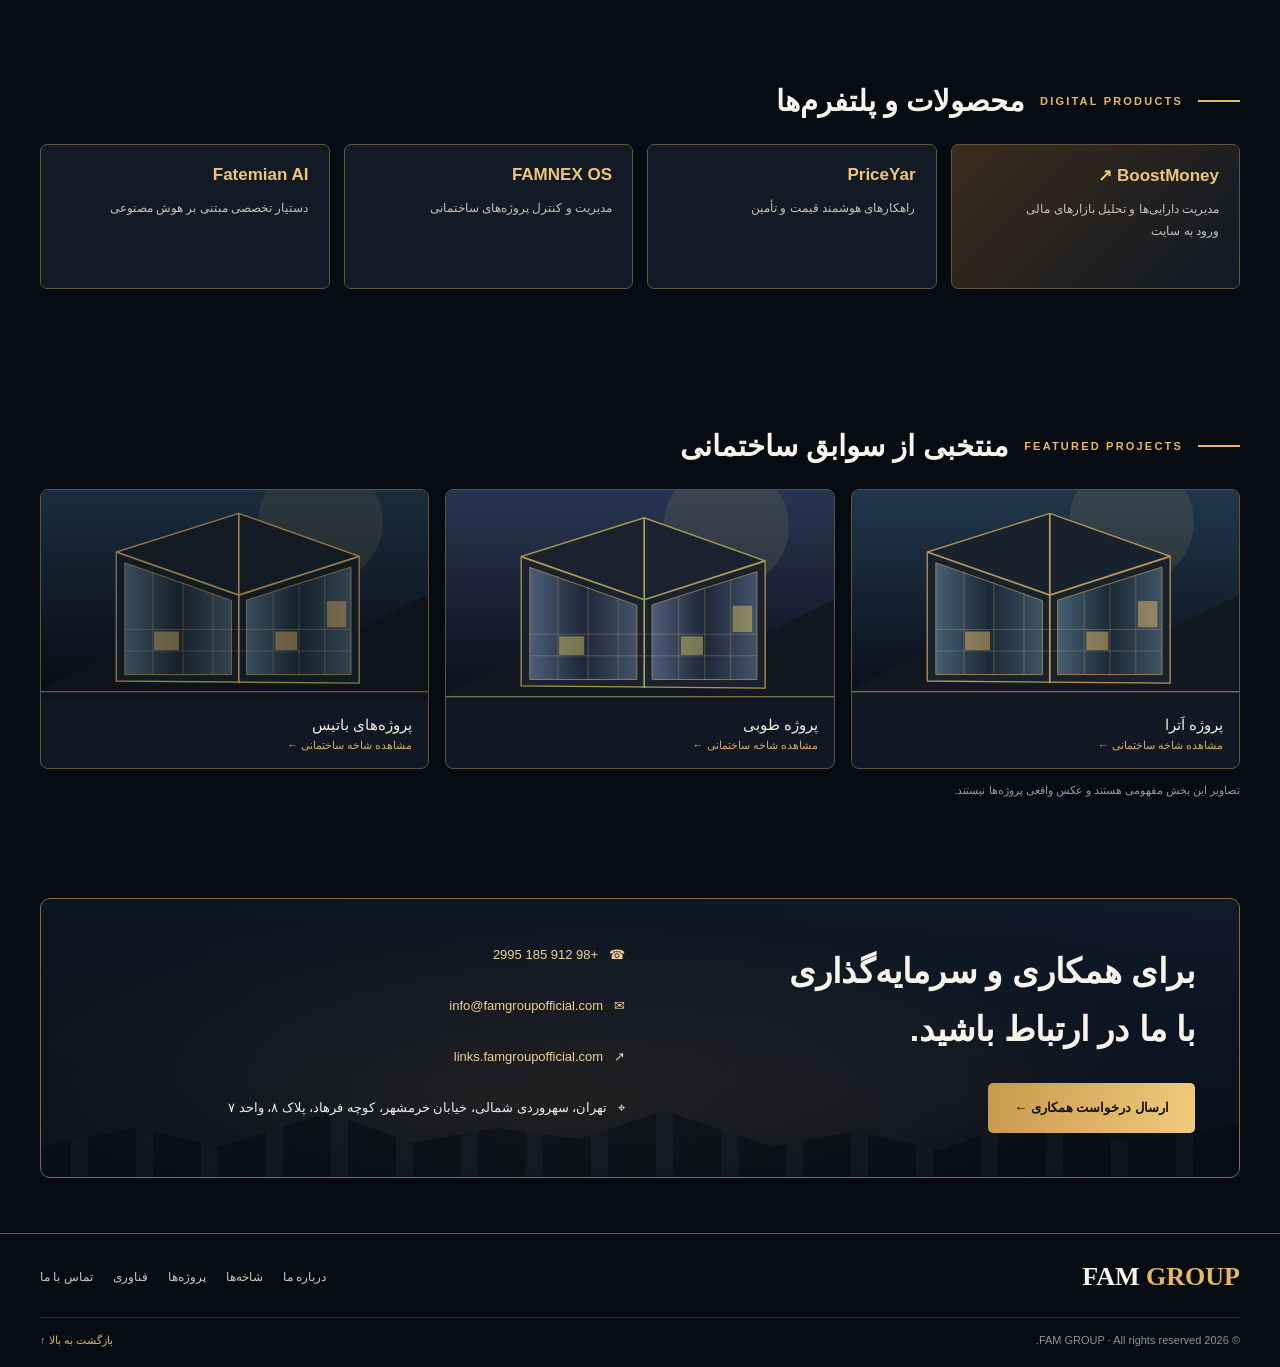
==== commit f49289bb: "Rebuild homepage as cohesive approved dark-gold cinematic holding layout" ====
--- a/index.html
+++ b/index.html
@@ -1,76 +1,11 @@
-<!doctype html>
-<html lang="fa" dir="rtl"><head><meta charset="utf-8"><meta name="viewport" content="width=device-width,initial-scale=1"><meta name="theme-color" content="#090b0e"><meta name="description" content="FAM Group — Construction, Capital, Technologies and Ventures. Building the Future. Beyond Boundaries."><title>FAM GROUP | Fatemian Holding Group</title><link rel="preconnect" href="https://fonts.googleapis.com"><link rel="preconnect" href="https://fonts.gstatic.com" crossorigin><link href="https://fonts.googleapis.com/css2?family=Vazirmatn:wght@300;400;500;600;700;800&family=Manrope:wght@400;500;600;700;800&display=swap" rel="stylesheet"><style>
-:root{--bg:#090b0e;--panel:#11151a;--gold:#f2bf55;--text:#f3f1ed;--muted:#a7a6a4;--line:#70542c}*{box-sizing:border-box}html{scroll-behavior:smooth}body{margin:0;background:var(--bg);color:var(--text);font-family:Vazirmatn,Manrope,sans-serif}body.en{font-family:Manrope,sans-serif}a{text-decoration:none;color:inherit}button{font:inherit;cursor:pointer}.wrap{max-width:1240px;margin:auto;padding:0 28px}header{position:fixed;z-index:20;top:0;width:100%;background:#090b0edb;backdrop-filter:blur(20px);border-bottom:1px solid #ffffff18}.nav{height:78px;display:flex;align-items:center;justify-content:space-between;gap:20px}.logo{font:800 26px Manrope;letter-spacing:.18em;color:#f4eee1}.logo span{color:var(--gold)}.links{display:flex;align-items:center;gap:26px;font-size:13px}.links a:hover,.footer a:hover{color:var(--gold)}.lang,.menu{background:transparent;color:var(--gold);border:1px solid #b88b38;padding:8px 14px;border-radius:4px}.menu{display:none}.hero{min-height:100vh;display:flex;align-items:center;position:relative;isolation:isolate;overflow:hidden;background:radial-gradient(ellipse at 70% 30%,#60431c 0%,#1a1b20 43%,#080a0d 82%)}.hero:after{content:"";position:absolute;inset:0;z-index:-1;background:linear-gradient(0deg,#090b0e,transparent 38%)}.hero-inner{padding-top:110px;padding-bottom:80px;width:100%}.eyebrow{font:700 12px Manrope;letter-spacing:.26em;color:var(--gold);text-transform:uppercase}.hero h1{font:800 clamp(50px,9vw,120px)/1.06 Manrope;margin:24px 0 10px;letter-spacing:-.055em}.hero h1 span{color:var(--gold)}.hero h2{font-size:clamp(21px,3vw,39px);font-weight:400;margin:16px 0}.hero p{max-width:630px;color:#d2d1ce;line-height:2.2;font-size:16px}.actions{display:flex;flex-wrap:wrap;gap:14px;margin-top:34px}.btn{display:inline-block;background:var(--gold);color:#101010;padding:14px 25px;border:1px solid var(--gold);font-weight:700}.btn.alt{background:transparent;color:var(--gold)}.btn:hover{filter:brightness(1.15)}section{padding:105px 0}.section-top{display:flex;justify-content:space-between;align-items:end;gap:30px;margin-bottom:35px}.section-top h2{font-size:clamp(27px,4vw,46px);margin:10px 0}.section-top p{color:var(--muted);max-width:580px;line-height:2}.rule{height:1px;background:linear-gradient(90deg,transparent,#e4ad46,transparent)}.about{display:grid;grid-template-columns:1fr 1fr;gap:55px;align-items:center}.about-image{min-height:430px;background:radial-gradient(circle at 50% 50%,#69532b,#17191c 45%,#090b0e 75%);border:1px solid #b88b38}.about p{color:#c3c0bb;line-height:2.4}.branches{display:grid;grid-template-columns:repeat(2,1fr);gap:20px}.branch{min-height:320px;border:1px solid #a07835;position:relative;overflow:hidden;display:flex;flex-direction:column;justify-content:end;padding:30px;isolation:isolate;transition:transform .3s}.branch:hover{transform:translateY(-5px)}.branch:before{content:"";position:absolute;inset:0;z-index:-1;background-image:linear-gradient(0deg,#08090ae8,#08090a15 85%),var(--photo);background-position:center;background-size:cover;transition:transform .5s}.branch:hover:before{transform:scale(1.05)}.branch:before{background-size:cover;background-position:center;background-repeat:no-repeat}.branch{background:linear-gradient(145deg,#242017,#101318)}.branch small{color:var(--gold);font:700 13px Manrope}.branch h3{font:700 25px Manrope;margin:12px 0}.branch p{max-width:430px;line-height:2;color:#ddd;margin:0}.products{display:grid;grid-template-columns:repeat(4,1fr);gap:16px}.product{border:1px solid var(--line);background:linear-gradient(140deg,#1b1d1d,#0e1013);padding:28px 20px;min-height:230px}.product .number{color:var(--gold);font:700 12px Manrope}.product h3{font:700 20px Manrope;margin:30px 0 12px}.product p{color:#bcb8b2;line-height:2;font-size:13px}.projects{display:grid;grid-template-columns:repeat(3,1fr);gap:20px}.project{border:1px solid var(--line);background:#151719}.project .photo{height:230px;background:var(--photo) center/cover}.project .copy{padding:22px}.project h3{margin:0 0 8px}.project p{color:var(--muted);font-size:13px;line-height:2;margin:0}.note{color:#bcb8b2;font-size:12px;margin-top:20px}.cta{text-align:center;padding:95px 24px;background:radial-gradient(ellipse at center,#2d2419,#0b0d0f 68%);border-top:1px solid var(--line);border-bottom:1px solid var(--line)}.cta h2{font-size:clamp(28px,5vw,54px);margin:12px 0}.cta p{color:#bdb8b0;line-height:2}.footer{display:grid;grid-template-columns:2fr 1fr 1fr;gap:40px;padding-top:60px;padding-bottom:60px}.footer p,.footer a{color:#bcb8b2;font-size:13px;line-height:2}.footer a{display:block;margin:9px 0}.footer h4{color:var(--gold)}.bottom{border-top:1px solid var(--line);padding:22px;text-align:center;color:#777;font:12px Manrope}body.en .fa{display:none}body:not(.en) .en-text{display:none}body.en .links,body.en .section-top{text-align:left}@media(max-width:850px){.links{display:none;position:absolute;top:78px;left:0;right:0;background:#101216;padding:24px;flex-direction:column;align-items:stretch}.links.open{display:flex}.menu{display:block}.about{grid-template-columns:1fr}.products{grid-template-columns:repeat(2,1fr)}.projects{grid-template-columns:1fr 1fr}.footer{grid-template-columns:1fr 1fr}.hero{background-position:60% center}}@media(max-width:560px){.wrap{padding:0 20px}.nav{height:70px}.links{top:70px}.branches,.products,.projects,.footer{grid-template-columns:1fr}.hero h1{font-size:53px}.section-top{display:block}section{padding:72px 0}.about-image{min-height:290px}.branch{min-height:285px}}
-.branch a{display:block}.branch a:hover{color:var(--gold)}.branch:before{background-image:linear-gradient(135deg,#70501d,#171a21)!important}.hero:before{content:"F";position:absolute;inset:auto 5% -18%;font:900 min(80vw,850px) Manrope;color:#f2bf551c;pointer-events:none} .branch h3 a{color:#f2bf55}.branch h3 a:hover{text-decoration:underline}.btn{box-shadow:0 5px 28px #dba74d36}.eyebrow{color:#f2bf55}</style><style id="fam-luxury-redesign">
-:root{--gold:#d9b16c!important;--bg:#08090d!important;--line:#453721!important}
-body{background:#08090d!important}header{background:#090a0ee8!important;border-bottom:1px solid #b8954c35!important}
-.hero{background:radial-gradient(ellipse at 55% 24%,#30291e 0%,#11131a 35%,#08090d 76%)!important;min-height:95vh!important;text-align:center}
-.hero:before{content:"F";position:absolute!important;inset:5% 0 auto!important;text-align:center;font:900 min(75vw,680px)/1 Manrope,sans-serif!important;color:#c9a35d0c!important;pointer-events:none}
-.hero-inner{position:relative;z-index:2;display:flex;flex-direction:column;align-items:center;padding-top:170px!important;padding-bottom:100px!important}
-.hero .eyebrow{font-size:11px!important;letter-spacing:.34em!important}
-.hero h1{font-size:clamp(65px,12vw,150px)!important;letter-spacing:-.065em!important;margin:26px 0 14px!important;line-height:1.02!important}
-.hero h1 span{color:#d9b16c!important}.hero h2{font-size:clamp(20px,3vw,32px)!important;color:#eae4d8!important}
-.hero p{max-width:650px!important;color:#a8a49e!important;font-size:14px!important;line-height:2.2!important}
-.actions{justify-content:center!important;margin-top:36px!important}
-.btn{background:#d9b16c!important;border-color:#d9b16c!important;box-shadow:none!important;transition:all .2s!important}
-.btn.alt{background:transparent!important;color:#d9b16c!important}
-.btn:hover{background:#f0cc89!important;color:#090a0d!important}
-#about{background:#0c0e13!important}.about-image{background:radial-gradient(ellipse at 45% 40%,#65502c 0%,#26241e 22%,#11151c 55%,#0a0c10 80%)!important;border:1px solid #5b472a!important;position:relative}
-.about-image:after{content:"FAM";position:absolute;inset:0;display:grid;place-items:center;font:800 clamp(70px,13vw,190px) Manrope;letter-spacing:-.08em;color:#d9b16c40}
-#divisions{background:#08090d!important}.branches{gap:16px!important}
-.branch{background:#11141a!important;border:1px solid #58462a!important;min-height:260px!important;padding:32px!important;transition:transform .25s,border-color .25s!important}
-.branch:before{background:linear-gradient(135deg,#28241c,#101319)!important;opacity:1!important}
-.branch:hover{border-color:#d9b16c!important;transform:translateY(-4px)!important}
-.branch h3 a{color:#f2eadc!important;font-size:clamp(19px,2.2vw,28px)!important}
-.branch h3 a:hover{color:#d9b16c!important}
-.branch small{color:#d9b16c!important;letter-spacing:.1em!important}.branch p{color:#aaa6a0!important}
-.product{border-color:#423723!important}.section-top h2{color:#f2eadc!important}
-@media(max-width:560px){.hero-inner{padding-top:155px!important}.hero h1{font-size:clamp(54px,14vw,75px)!important}.hero p{font-size:13px!important}.branch{min-height:235px!important}}
-</style><style id="fam-logo-style">.fam-brand-mark{width:54px;height:54px;object-fit:contain;flex:none}.fam-hero-mark{width:clamp(105px,18vw,165px);height:auto;display:block;margin:0 auto 25px;filter:drop-shadow(0 0 30px #dcae4c28)}.hero-inner{padding-top:120px!important}.hero h1{margin-top:4px!important}@media(max-width:600px){.fam-brand-mark{width:42px;height:42px}.fam-hero-mark{width:120px}.hero-inner{padding-top:115px!important}}</style><style id="fam-logo-integration">.fam-logo-head{width:46px;height:46px;object-fit:contain;vertical-align:middle;margin-inline:12px}.fam-logo-hero{width:clamp(115px,19vw,175px);display:block;margin:0 auto 22px;filter:drop-shadow(0 0 20px #c89b4229)}.hero-inner{padding-top:115px!important}@media(max-width:600px){.fam-logo-head{width:35px;height:35px;margin-inline:5px}.fam-logo-hero{width:115px}}</style><style id="fam-refinement-2026">
-.nav{height:72px!important;gap:8px!important}.logo{font-size:clamp(17px,4.3vw,26px)!important;letter-spacing:.07em!important;white-space:nowrap!important;flex-shrink:0}
-.hero{background:radial-gradient(ellipse at 50% 20%,#24201c 0%,#10131a 48%,#08090d 86%)!important}
-.hero:before{content:""!important;position:absolute!important;inset:5% 0!important;background:url('fam-logo.svg') center 45%/min(75vw,550px) no-repeat!important;opacity:.075!important;filter:grayscale(.25)!important;pointer-events:none!important}
-.hero-inner{position:relative!important;z-index:1!important;padding-top:135px!important}
-.hero h1{font-size:clamp(48px,11vw,112px)!important;letter-spacing:-.065em!important;white-space:normal!important;overflow-wrap:normal!important}
-.hero .eyebrow{letter-spacing:.16em!important}
-.branch{background:#11161e!important;border:1px solid #6b532f!important;min-height:275px!important}
-.branch:nth-child(1):before{background:radial-gradient(circle at 75% 30%,#9b7d4733,transparent 50%),linear-gradient(135deg,#1c2530,#101319)!important}
-.branch:nth-child(2):before{background:radial-gradient(circle at 75% 30%,#d6af6233,transparent 50%),linear-gradient(135deg,#24231d,#101319)!important}
-.branch:nth-child(3):before{background:radial-gradient(circle at 75% 30%,#5984ae33,transparent 50%),linear-gradient(135deg,#152332,#101319)!important}
-.branch:nth-child(4):before{background:radial-gradient(circle at 75% 30%,#ae795933,transparent 50%),linear-gradient(135deg,#261c21,#101319)!important}
-.branch h3 a{color:#f4ead8!important}.product h3 a{color:#e2b96f!important;text-decoration:none}.product h3 a:hover{text-decoration:underline}
-@media(max-width:600px){.nav{padding-inline:12px!important}.links{gap:6px!important}.logo{font-size:clamp(15px,4.5vw,21px)!important}.lang,.menu{padding:7px 10px!important}.hero h1{font-size:clamp(45px,11.4vw,75px)!important}.hero-inner{padding-top:125px!important}.hero:before{background-size:85vw!important;opacity:.07!important}.branch{min-height:240px!important}}
-</style><style id="fam-contact-style">.fam-contact-info{max-width:780px;margin:30px auto 0;padding:20px 24px;border:1px solid #74552b;background:#14171b;text-align:start;line-height:2.1}.fam-contact-info p{margin:8px 0!important;max-width:none!important;color:#e4ddd0!important;overflow-wrap:anywhere}.fam-contact-info a{color:#e5b85f!important}.footer a{overflow-wrap:anywhere}.cta .note{display:none}</style><style id="fam-layout-rebuild">
-.about-image{display:none!important}.fam-values{display:grid;grid-template-columns:repeat(2,minmax(0,1fr));gap:12px;min-width:0}.fam-value{border:1px solid #67502c;padding:22px 16px;background:linear-gradient(135deg,#24221e,#10151d);min-height:155px;display:flex;flex-direction:column;gap:9px;justify-content:center}.fam-value b{font:700 12px Manrope;color:#d9b16c}.fam-value strong{font:700 clamp(13px,1.6vw,19px) Manrope;color:#f0e5d1;letter-spacing:.035em}.fam-value span{font-size:12px;color:#b7b0a4;line-height:1.9}
-.branch{min-height:310px!important;justify-content:flex-end!important}.branch:after{content:"";position:absolute;top:23px;inset-inline-end:25px;width:100px;height:100px;opacity:.7;pointer-events:none}.branch:nth-child(1):after{background:repeating-linear-gradient(90deg,transparent 0 17px,#d9b16c66 18px 19px,transparent 20px 30px),linear-gradient(0deg,#d9b16c33,transparent);clip-path:polygon(10% 100%,10% 50%,35% 50%,35% 25%,65% 25%,65% 0,90% 0,90% 100%)}.branch:nth-child(2):after{border:2px solid #d9b16c88;border-radius:50%;box-shadow:inset 0 0 0 18px #d9b16c12,0 0 0 12px #d9b16c10}.branch:nth-child(3):after{background:linear-gradient(90deg,transparent 47%,#d9b16c88 48% 51%,transparent 52%),linear-gradient(0deg,transparent 47%,#d9b16c88 48% 51%,transparent 52%);border:2px solid #d9b16c77;transform:rotate(45deg) scale(.8)}.branch:nth-child(4):after{border:2px solid #d9b16c88;transform:rotate(-20deg);border-radius:25% 70% 20% 60%}
-.fam-footer{background:linear-gradient(155deg,#15171b,#08090d 72%);border-top:1px solid #73562e;padding:55px 0 18px}.fam-footer-top{display:grid;grid-template-columns:1.5fr 1fr;gap:35px;align-items:start}.fam-footer-wordmark{font:700 clamp(27px,4vw,48px) Georgia,serif;letter-spacing:.015em;color:#f3eee7}.fam-footer-wordmark span{color:#d9b16c}.fam-footer-top p{font-size:12px;line-height:2;color:#a9a49d}.fam-footer-nav{display:grid;grid-template-columns:repeat(2,minmax(0,1fr));gap:14px}.fam-footer-nav a{padding:11px;border-bottom:1px solid #56432b;color:#d9b16c;font:600 13px Manrope}.fam-footer-bottom{display:flex;flex-wrap:wrap;gap:14px 25px;border-top:1px solid #413725;margin-top:32px;padding-top:25px;font-size:13px;line-height:2;color:#c8c1b8}.fam-footer-bottom a{color:#e1b76e;overflow-wrap:anywhere}.fam-footer-bottom span{max-width:450px}.fam-footer-copy{padding-top:30px;color:#817b72;font:11px Manrope;text-align:center}
-@media(max-width:700px){.fam-footer{padding-top:38px}.fam-footer-top{grid-template-columns:1fr;gap:18px}.fam-footer-nav{gap:5px 15px}.fam-footer-bottom{display:grid;gap:10px;margin-top:24px}.fam-values{grid-template-columns:repeat(2,minmax(0,1fr))}.fam-value{min-height:140px;padding:14px 10px}.fam-value strong{font-size:12px}.fam-value span{font-size:11px}.about{gap:25px}.branch{min-height:270px!important}}
-</style><style id="fam-approved-visual">
-header .nav{position:relative!important;display:flex!important;justify-content:center!important;align-items:center!important}.nav .logo{position:absolute!important;left:50%!important;transform:translateX(-50%)!important;font:700 clamp(21px,4vw,31px) Georgia,serif!important;letter-spacing:.055em!important;white-space:nowrap!important}.nav .menu,.nav .lang{z-index:3}.nav .links{z-index:5}.nav .fam-logo-head{display:none!important}
-.hero:before{opacity:.055!important}.hero-inner{padding-top:115px!important}
-.branches{display:grid!important;grid-template-columns:repeat(2,minmax(0,1fr))!important;gap:16px!important}
-.branch{height:335px!important;min-height:335px!important;padding:24px!important;display:flex!important;flex-direction:column!important;justify-content:flex-end!important;overflow:hidden!important;isolation:isolate!important;border-radius:9px!important;border:1px solid #6a5638!important;position:relative!important}
-.branch:before{content:""!important;position:absolute!important;inset:0!important;background-position:center!important;background-size:cover!important;background-repeat:no-repeat!important;opacity:1!important;z-index:-2!important;transition:transform .35s!important}
-.branch:after{content:""!important;position:absolute!important;inset:0!important;width:auto!important;height:auto!important;transform:none!important;clip-path:none!important;border:0!important;border-radius:0!important;box-shadow:none!important;background:linear-gradient(0deg,#060910f2 0%,#0609109c 37%,transparent 85%)!important;opacity:1!important;z-index:-1!important}
-.branch:nth-child(1):before{background-image:url('assets/construction.svg')!important}
-.branch:nth-child(2):before{background-image:url('assets/capital.svg')!important}
-.branch:nth-child(3):before{background-image:url('assets/technologies.svg')!important}
-.branch:nth-child(4):before{background-image:url('assets/ventures.svg')!important}
-.branch:hover:before{transform:scale(1.045)!important}
-.branch h3{margin:6px 0!important}.branch h3 a{font-size:clamp(18px,2vw,25px)!important;color:#fff7e8!important}.branch small{color:#f4c77a!important}.branch p{font-size:13px!important;color:#eee8dd!important}
-.cta{padding:75px 24px 60px!important}.fam-contact-info{display:none!important}
-.fam-footer{padding:34px 0 15px!important}.fam-footer-top p{margin:7px 0!important}.fam-footer-bottom{margin-top:20px!important;padding-top:18px!important}.fam-footer-copy{padding-top:16px!important}
-@media(max-width:650px){.branches{grid-template-columns:1fr!important}.branch{height:310px!important;min-height:310px!important}.nav .logo{font-size:clamp(18px,4.5vw,23px)!important}.hero-inner{padding-top:120px!important}.fam-footer-top{gap:12px!important}}
-</style></head><body><header><nav class="wrap nav"><a href="#" class="logo"><img class="fam-brand-mark" src="fam-logo.svg" alt="FAM Group">FAM<span> GROUP</span></a><div class="links" id="navlinks"><a href="#about"><span class="fa">درباره ما</span><span class="en-text">About</span></a><a href="#divisions"><span class="fa">شاخه‌های گروه</span><span class="en-text">Divisions</span></a><a href="#products"><span class="fa">محصولات دیجیتال</span><span class="en-text">Digital Products</span></a><a href="#contact"><span class="fa">همکاری</span><span class="en-text">Partnerships</span></a></div><div style="display:flex;gap:10px"><button class="lang" id="lang" aria-label="Change language">EN</button><button class="menu" id="menu" aria-label="Toggle navigation">☰</button></div></nav></header>
-<main><div class="hero"><div class="wrap hero-inner"><div class="eyebrow">FATEMIAN HOLDING GROUP · ESTABLISHING THE FUTURE</div><h1>FAM <span>GROUP.</span></h1><h2><span class="fa">فراتر از ساختن؛ خلق آینده.</span><span class="en-text">Beyond Building. Creating the Future.</span></h2><p><span class="fa">اکوسیستمی در حال توسعه در حوزه ساختمان، سرمایه‌گذاری، فناوری و نوآوری؛ با چشم‌اندازی بلندمدت برای خلق ارزش و ساختن کسب‌وکارهای ماندگار.</span><span class="en-text">An emerging ecosystem spanning construction, investment, technology and innovation — creating lasting value through ambitious ventures.</span></p><div class="actions"><a href="#divisions" class="btn"><span class="fa">کشف اکوسیستم فم</span><span class="en-text">Explore Our Ecosystem</span></a><a href="#contact" class="btn alt"><span class="fa">همکاری با فم گروپ</span><span class="en-text">Partner With Us</span></a></div></div></div>
-<section id="about"><div class="wrap about"><div><div class="eyebrow">WHO WE ARE</div><h2><span class="fa">یک نام، افق‌های بی‌پایان</span><span class="en-text">One Vision. Infinite Horizons.</span></h2><p><span class="fa">فم گروپ، با تکیه بر تجربه اجرایی در صنعت ساختمان، در مسیر توسعه به مجموعه‌ای چندرشته‌ای قرار دارد. ما تخصص مهندسی را با تفکر اقتصادی و قدرت فناوری پیوند می‌دهیم تا فرصت‌های تازه خلق کنیم. هریک از شاخه‌ها هویتی تخصصی دارد و همگی از چشم‌اندازی مشترک پیروی می‌کنند.</span><span class="en-text">Rooted in hands-on construction and engineering expertise, FAM Group is evolving into a multidisciplinary business ecosystem. We connect technical execution, economic insight and technology to create new opportunities, united by one long-term vision.</span></p></div><div class="fam-values"><div class="fam-value"><b>01</b><strong>ENGINEERING</strong><span>مهندسی و اجرای پروژه‌های شاخص</span></div><div class="fam-value"><b>02</b><strong>INVESTMENT</strong><span>تحلیل و خلق ارزش اقتصادی</span></div><div class="fam-value"><b>03</b><strong>INNOVATION</strong><span>فناوری، داده و هوش مصنوعی</span></div><div class="fam-value"><b>04</b><strong>GROWTH</strong><span>توسعه کسب‌وکارهای آینده</span></div></div></div></section>
-<div class="rule"></div><section id="divisions"><div class="wrap"><div class="section-top"><div><div class="eyebrow">OUR ECOSYSTEM</div><h2><span class="fa">چهار ستون آینده فم</span><span class="en-text">Four Pillars. One Vision.</span></h2></div></div><div class="branches">
-<article class="branch"><small>01 / BUILT ENVIRONMENT</small><h3><a href="construction.html">FAM CONSTRUCTION ↗</a></h3><p><span class="fa">پیمانکاری، مدیریت پیمان، مشارکت در ساخت و توسعه پروژه‌های ساختمانی شاخص.</span><span class="en-text">Construction contracting, project management and property development.</span></p></article>
-<article class="branch"><small>02 / ECONOMIC INTELLIGENCE</small><h3><a href="capital.html">FAM CAPITAL ↗</a></h3><p><span class="fa">تحلیل اقتصادی، ارزیابی فرصت‌ها و توسعه راهکارهای سرمایه‌گذاری.</span><span class="en-text">Economic research, opportunity assessment and investment solutions.</span></p></article>
-<article class="branch"><small>03 / DIGITAL INNOVATION</small><h3><a href="technologies.html">FAM TECHNOLOGIES ↗</a></h3><p><span class="fa">طراحی محصولات دیجیتال، هوش مصنوعی و پلتفرم‌های نرم‌افزاری مقیاس‌پذیر.</span><span class="en-text">AI products, digital platforms and scalable software solutions.</span></p></article>
-<article class="branch"><small>04 / NEW VENTURES</small><h3><a href="ventures.html">FAM VENTURES ↗</a></h3><p><span class="fa">پرورش ایده‌ها، راه‌اندازی کسب‌وکارهای جدید و مشارکت‌های استراتژیک.</span><span class="en-text">Venture building, business incubation and strategic partnerships.</span></p></article>
-</div></div></section>
-<section id="products" style="background:#0e1115"><div class="wrap"><div class="section-top"><div><div class="eyebrow">FAM DIGITAL PORTFOLIO</div><h2><span class="fa">محصولات در حال توسعه</span><span class="en-text">Our Emerging Products</span></h2></div><p><span class="fa">هر محصول، یک فرصت مستقل برای رشد؛ همه در یک اکوسیستم متصل.</span><span class="en-text">Independent opportunities, connected through one ecosystem.</span></p></div><div class="products"><article class="product"><span class="number">01 / FINTECH</span><h3><a href="https://boostmoney.famgroupofficial.com/" target="_blank" rel="noopener noreferrer">BoostMoney ↗</a></h3><p><span class="fa">ابزارهای هوشمند تحلیل دارایی‌ها و بازارهای مالی.</span><span class="en-text">Smart market and asset analytics tools.</span></p></article><article class="product"><span class="number">02 / MARKETPLACE</span><h3>PriceYar</h3><p><span class="fa">بازار دیجیتال درخواست قیمت و رقابت پیشنهادها.</span><span class="en-text">Digital quotation and competitive offers marketplace.</span></p></article><article class="product"><span class="number">03 / BUSINESS OS</span><h3>FAMNEX OS</h3><p><span class="fa">اکوسیستم خدمات و ابزارهای هوشمند کسب‌وکار.</span><span class="en-text">An intelligent business tools ecosystem.</span></p></article><article class="product"><span class="number">04 / CONSTRUCTION AI</span><h3>Fatemian AI</h3><p><span class="fa">دستیار هوش مصنوعی تخصصی صنعت ساختمان.</span><span class="en-text">Specialized AI assistant for construction professionals.</span></p></article></div></div></section>
-<section id="projects" style="display:none"><div class="wrap"><div class="section-top"><div><div class="eyebrow">SELECTED EXPERIENCE</div><h2><span class="fa">تجربه‌های اجرایی شاخص</span><span class="en-text">Selected Project Experience</span></h2></div></div><div class="projects"><article class="project"><div class="photo" style="--photo:url('https://images.unsplash.com/photo-1486406146926-c627a92ad1ab?auto=format&fit=crop&w=800')"></div><div class="copy"><h3><span class="fa">برج اَترا</span><span class="en-text">Atra Tower</span></h3><p><span class="fa">منطقه ۲۲ تهران · ۱۷ طبقه · مدیریت پیمان</span><span class="en-text">Tehran District 22 · 17 floors · Construction management</span></p></div></article><article class="project"><div class="photo" style="--photo:url('https://images.unsplash.com/photo-1494526585095-c41746248156?auto=format&fit=crop&w=800')"></div><div class="copy"><h3><span class="fa">برج طوبی</span><span class="en-text">Touba Tower</span></h3><p><span class="fa">۲۷ طبقه · اجرای عملیات ساختمانی</span><span class="en-text">27 floors · Construction execution</span></p></div></article><article class="project"><div class="photo" style="--photo:url('https://images.unsplash.com/photo-1600585154340-be6161a56a0c?auto=format&fit=crop&w=800')"></div><div class="copy"><h3><span class="fa">پروژه‌های باتیس</span><span class="en-text">Batis Projects</span></h3><p><span class="fa">سوهانک تهران · مدیریت و اجرای پروژه</span><span class="en-text">Sohanak, Tehran · Project management and execution</span></p></div></article></div><p class="note"><span class="fa">تصاویر این بخش فعلاً نمایشی هستند و با تصاویر واقعی پروژه‌ها جایگزین خواهند شد. سوابق، تجربه اجرایی گروه را معرفی می‌کنند و به معنی مالکیت تمام پروژه‌ها توسط هولدینگ نیستند.</span><span class="en-text">Images are illustrative placeholders. Listed work represents project experience, not necessarily ownership by the holding group.</span></p></div></section>
-<section id="contact" class="cta"><div class="eyebrow">LET'S BUILD WHAT'S NEXT</div><h2><span class="fa">آینده را با هم می‌سازیم.</span><span class="en-text">Let's Build What's Next.</span></h2><p><span class="fa">برای همکاری در پروژه‌های ساختمانی، فناوری و توسعه کسب‌وکار با ما در ارتباط باشید.</span><span class="en-text">Explore partnerships across construction, technology and business development.</span></p><a class="btn" href="mailto:info@famgroupofficial.com?subject=FAM%20GROUP%20Partnership"><span class="fa">ارسال درخواست همکاری</span><span class="en-text">Start a Conversation</span></a><div class="fam-contact-info"><p>✉ <a href="mailto:info@famgroupofficial.com">info@famgroupofficial.com</a></p><p>☎ <a href="tel:+989121852995" dir="ltr">+98 912 185 2995</a></p><p>⌁ <a href="https://links.famgroupofficial.com/" target="_blank" rel="noopener noreferrer">links.famgroupofficial.com ↗</a></p><p>⌖ <span class="fa">تهران، سهروردی شمالی، خیابان خرمشهر، کوچه فرهاد، پلاک ۸، واحد ۷</span><span class="en-text">Unit 7, No. 8, Farhad Alley, Khorramshahr St., North Sohrevardi Ave., Tehran, Iran</span></p></div></section></main>
-<footer class="fam-footer"><div class="wrap"><div class="fam-footer-top"><div><div class="fam-footer-wordmark">FAM<span> GROUP</span></div><p>BUILDING THE FUTURE. BEYOND BOUNDARIES.</p><p class="fa">یک چشم‌انداز مشترک در ساختمان، سرمایه‌گذاری و فناوری.</p><p class="en-text">One vision across construction, capital and technology.</p></div><div class="fam-footer-nav"><a href="construction.html">Construction ↗</a><a href="capital.html">Capital ↗</a><a href="technologies.html">Technologies ↗</a><a href="ventures.html">Ventures ↗</a></div></div><div class="fam-footer-bottom"><a href="mailto:info@famgroupofficial.com">info@famgroupofficial.com</a><a href="tel:+989121852995" dir="ltr">+98 912 185 2995</a><span class="fa">تهران، سهروردی شمالی، خیابان خرمشهر، کوچه فرهاد، پلاک ۸، واحد ۷</span><span class="en-text">Unit 7, No. 8, Farhad Alley, Khorramshahr St., North Sohrevardi Ave., Tehran, Iran</span></div><div class="fam-footer-copy">© <span id="year"></span> FAM GROUP · All rights reserved.</div></div></footer><script>const lang=document.getElementById('lang');lang.addEventListener('click',()=>{let en=document.body.classList.toggle('en');document.documentElement.lang=en?'en':'fa';document.documentElement.dir=en?'ltr':'rtl';lang.textContent=en?'FA':'EN'});document.getElementById('menu').addEventListener('click',()=>document.getElementById('navlinks').classList.toggle('open'));document.querySelectorAll('#navlinks a').forEach(a=>a.addEventListener('click',()=>document.getElementById('navlinks').classList.remove('open')));document.getElementById('year').textContent=new Date().getFullYear();</script></body></html>+<!doctype html><html lang="fa" dir="rtl"><head><meta charset="utf-8"><meta name="viewport" content="width=device-width,initial-scale=1"><meta name="theme-color" content="#070b12"><meta name="description" content="FAM GROUP — Fatemian Holding Group | Construction, Capital, Technologies and Ventures"><title>FAM GROUP | Fatemian Holding Group</title><style>
+:root{--bg:#070b12;--gold:#e5b866;--gold2:#a97732;--ink:#f8f3eb;--muted:#b9b9bc;--line:#5b4a31}*{box-sizing:border-box}html{scroll-behavior:smooth}body{margin:0;background:var(--bg);color:var(--ink);font-family:Tahoma,Arial,sans-serif}a{color:inherit;text-decoration:none}button{font:inherit;cursor:pointer}.wrap{width:min(1200px,calc(100% - 44px));margin:auto}.top{height:76px;position:sticky;top:0;z-index:20;background:#070b12eb;backdrop-filter:blur(18px);border-bottom:1px solid #7c60382b}.nav{height:100%;display:flex;align-items:center;justify-content:space-between;direction:ltr;position:relative}.nav-left{display:flex;gap:9px}.nav-btn{height:38px;min-width:42px;background:transparent;color:var(--gold);border:1px solid #bd9555;border-radius:5px}.brand{position:absolute;left:50%;transform:translateX(-50%);font:600 clamp(20px,3.2vw,30px) Georgia,serif;letter-spacing:.03em;white-space:nowrap}.brand span{color:var(--gold)}.contact-nav{color:#f3e8d7;border:1px solid #756044;padding:9px 16px;border-radius:4px;font-size:12px}.menu-list{display:none;position:absolute;top:65px;left:0;background:#0b111c;border:1px solid var(--line);padding:15px;min-width:190px;box-shadow:0 15px 35px #0009}.menu-list.open{display:grid;gap:15px}.menu-list a{font-size:13px;color:#f0d7ac}
+.hero{position:relative;min-height:690px;display:flex;align-items:center;overflow:hidden;border-bottom:1px solid #72552c;background:radial-gradient(ellipse at 75% 36%,#27334b 0%,transparent 45%),linear-gradient(120deg,#05090e 22%,#101c2c 66%,#070b12 100%)}.hero:before{content:"";position:absolute;inset:0;background:linear-gradient(115deg,transparent 20%,#b38a4033 65%,transparent 80%);pointer-events:none}.hero-art{position:absolute;right:3%;top:7%;width:min(56%,570px);height:82%;background:url('assets/construction.svg') center/contain no-repeat;opacity:.35;filter:contrast(1.3) brightness(.75)}.hero-emblem{position:absolute;right:13%;top:12%;width:min(31vw,300px);height:min(31vw,300px);opacity:.8;background:url('fam-logo.svg') center/contain no-repeat;filter:drop-shadow(0 0 30px #c89a4b55)}.hero .content{position:relative;z-index:2;width:100%;padding:100px 0 80px;text-align:right}.eyebrow{font:600 12px/2 Arial,sans-serif;letter-spacing:.28em;color:var(--gold);direction:ltr;text-align:right}.hero h1{font:700 clamp(54px,8vw,110px)/1.08 Georgia,serif;direction:ltr;text-align:right;margin:22px 0 8px;letter-spacing:-.055em}.hero h1 span{color:var(--gold)}.hero h2{font-size:clamp(24px,3.5vw,40px);margin:30px 0 14px}.hero p{color:#d2cdd0;line-height:2.2;max-width:610px;font-size:15px}.buttons{display:flex;gap:12px;margin-top:32px;flex-wrap:wrap}.btn{display:inline-flex;align-items:center;justify-content:center;gap:20px;background:linear-gradient(100deg,#c9984c,#f1cb7b);color:#14100a;padding:15px 26px;font-weight:700;font-size:13px;border-radius:5px;min-height:50px}.btn.secondary{background:#060b14a8;color:var(--gold);border:1px solid var(--gold)}.section{padding:70px 0}.section-title{display:flex;gap:15px;align-items:center;margin-bottom:26px}.section-title:before{content:"";height:2px;width:42px;background:var(--gold)}.section-title small{font:600 11px Arial;letter-spacing:.2em;color:var(--gold)}.section-title h2{font-size:clamp(19px,3vw,29px);margin:0}.cards{display:grid;grid-template-columns:repeat(2,minmax(0,1fr));gap:18px}.division{position:relative;min-height:315px;display:flex;flex-direction:column;justify-content:flex-end;overflow:hidden;border:1px solid #736044;border-radius:9px;isolation:isolate;padding:26px;background:#101824;transition:transform .25s,border-color .25s}.division:hover{transform:translateY(-4px);border-color:var(--gold)}.division:before{content:"";position:absolute;inset:0;background-position:center;background-size:cover;z-index:-2;transition:transform .3s}.division:hover:before{transform:scale(1.05)}.division:after{content:"";position:absolute;inset:0;background:linear-gradient(0deg,#05080ff5 0%,#070b13b3 40%,#070b1310 100%);z-index:-1}.division.construction:before{background-image:url('assets/construction.svg')}.division.capital:before{background-image:url('assets/capital.svg')}.division.technologies:before{background-image:url('assets/technologies.svg')}.division.ventures:before{background-image:url('assets/ventures.svg')}.division small{font:600 11px Arial;letter-spacing:.13em;color:var(--gold);text-align:right}.division h3{font:700 clamp(20px,2.6vw,28px) Arial,sans-serif;direction:ltr;text-align:right;margin:12px 0}.division p{font-size:13px;line-height:2;color:#ece8e3;max-width:390px;margin:0 0 13px}.division .more{color:#f4c578;font-size:13px;font-weight:700}.division .more span{display:inline-grid;place-items:center;background:var(--gold);color:#1a1309;width:30px;height:30px;border-radius:50%;margin-right:12px}.products{display:grid;grid-template-columns:repeat(4,minmax(0,1fr));gap:14px}.product{display:block;background:#121a25;border:1px solid #665238;padding:20px;min-height:145px;border-radius:7px}.product b{display:block;color:#f0c579;font:700 17px Arial;margin-bottom:13px}.product p{color:#c8c1b8;font-size:12px;line-height:1.8;margin:0}.product.live{background:linear-gradient(135deg,#3a2c1b,#101924)}.project-grid{display:grid;grid-template-columns:repeat(3,minmax(0,1fr));gap:16px}.project{border:1px solid #655037;border-radius:8px;overflow:hidden;background:#111823}.project-visual{height:210px;background:url('assets/construction.svg') center/cover no-repeat}.project:nth-child(2) .project-visual{background-position:65% 35%;filter:hue-rotate(16deg)}.project:nth-child(3) .project-visual{background-position:20% 50%;filter:brightness(.8)}.project-caption{padding:16px;color:#f4eadc;font-size:15px}.project-caption small{display:block;color:#d5aa61;margin-top:5px;font-size:11px}.disclaimer{font-size:11px;color:#96999f;margin-top:15px}.contact-banner{margin:20px auto 0;border:1px solid #8a683a;border-radius:10px;position:relative;overflow:hidden;background:linear-gradient(90deg,#09131bcf,#08111d80),radial-gradient(ellipse at 40% 70%,#92653b88,transparent 65%),linear-gradient(#172339,#090c14);padding:44px;display:grid;grid-template-columns:1fr 1fr;gap:30px}.contact-banner:before{content:"";position:absolute;bottom:0;left:0;right:0;height:75px;opacity:.55;background:repeating-linear-gradient(90deg,#050a10 0 30px,#121922 30px 47px,#050a10 47px 65px);clip-path:polygon(0 60%,8% 35%,15% 60%,24% 15%,31% 55%,38% 35%,45% 50%,52% 12%,61% 60%,68% 40%,75% 65%,83% 20%,91% 55%,100% 30%,100% 100%,0 100%)}.contact-banner>div{position:relative;z-index:1}.contact-banner h2{font-size:clamp(22px,3vw,34px);line-height:1.7;margin:0 0 24px}.contact-details{display:grid;gap:14px;font-size:13px;line-height:1.8}.contact-details a{color:#f3d096}.contact-details span{color:#eee}.footer{border-top:1px solid #6d5534;margin-top:55px;padding:28px 0 20px}.footer-main{display:flex;align-items:center;justify-content:space-between;gap:24px;flex-wrap:wrap}.footer-brand{font:600 26px Georgia,serif}.footer-brand span{color:var(--gold)}.footer-nav{display:flex;gap:20px;flex-wrap:wrap;font-size:12px;color:#d4c9b9}.copyright{margin-top:25px;border-top:1px solid #282c32;padding-top:16px;color:#98918b;font:11px Arial;display:flex;justify-content:space-between;gap:10px}.copyright a{color:#d8b16c}body.en .fa{display:none}body:not(.en) .en-text{display:none}
+@media(max-width:700px){.wrap{width:calc(100% - 34px)}.top{height:68px}.contact-nav{display:none}.hero{min-height:670px}.hero-art{right:-18%;top:0;width:100%;height:65%;opacity:.15}.hero-emblem{right:17%;top:7%;width:200px;height:200px;opacity:.27}.hero .content{padding:180px 0 75px}.eyebrow{font-size:10px;letter-spacing:.16em}.hero h1{font-size:clamp(46px,11vw,70px)}.hero h2{font-size:25px}.hero p{font-size:13px}.buttons{gap:10px}.btn{padding:13px 17px;font-size:12px}.section{padding:50px 0}.cards,.project-grid{grid-template-columns:1fr}.division{min-height:285px}.products{grid-template-columns:repeat(2,minmax(0,1fr))}.product{min-height:135px;padding:14px}.product b{font-size:15px}.contact-banner{grid-template-columns:1fr;padding:26px 20px;gap:18px}.contact-banner h2{font-size:23px}.contact-details{font-size:12px}.footer-main{align-items:flex-start}.footer-nav{gap:12px}.copyright{font-size:10px}.project-visual{height:180px}}
+</style></head><body><header class="top"><div class="wrap nav"><div class="nav-left"><button class="nav-btn" id="menu" aria-label="Menu">☰</button><button class="nav-btn" id="language">EN</button></div><a href="#top" class="brand">FAM <span>GROUP</span></a><a href="#contact" class="contact-nav">تماس با ما ←</a><div class="menu-list" id="menuList"><a href="#divisions">شاخه‌های هولدینگ</a><a href="#products">محصولات دیجیتال</a><a href="#projects">پروژه‌ها</a><a href="#contact">تماس با ما</a></div></div></header>
+<main id="top"><section class="hero"><div class="hero-art"></div><div class="hero-emblem" aria-hidden="true"></div><div class="wrap content"><div class="eyebrow">FATEMIAN HOLDING GROUP<br>ESTABLISHING THE FUTURE</div><h1>FAM <span>GROUP</span></h1><h2><span class="fa">فراتر از ساختن؛ خلق آینده.</span><span class="en-text">Beyond building. Creating the future.</span></h2><p class="fa">اکوسیستمی در حال توسعه در حوزه ساختمان، سرمایه‌گذاری، فناوری و نوآوری؛ با چشم‌اندازی بلندمدت برای خلق ارزش و ساخت کسب‌وکارهای ماندگار.</p><p class="en-text">A growing ecosystem across construction, investment, technology and innovation, built for long-term value.</p><div class="buttons"><a class="btn" href="#divisions">معرفی گروه ←</a><a class="btn secondary" href="#contact">تماس با ما ←</a></div></div></section>
+<section class="section" id="divisions"><div class="wrap"><div class="section-title"><small>DIVISIONS</small><h2>شاخه‌های اصلی هولدینگ</h2></div><div class="cards"><a class="division construction" href="construction.html"><small>CONSTRUCTION / 01</small><h3>FAM CONSTRUCTION</h3><p>طراحی، مدیریت، اجرا و توسعه پروژه‌های ساختمانی مسکونی، تجاری و عمرانی.</p><div class="more">مشاهده پروژه‌ها <span>←</span></div></a><a class="division capital" href="capital.html"><small>CAPITAL & INVESTMENT / 02</small><h3>FAM CAPITAL</h3><p>تحلیل اقتصادی، ارزیابی فرصت‌ها و توسعه راهکارهای سرمایه‌گذاری.</p><div class="more">اطلاعات بیشتر <span>←</span></div></a><a class="division technologies" href="technologies.html"><small>DIGITAL INNOVATION / 03</small><h3>FAM TECHNOLOGIES</h3><p>طراحی محصولات دیجیتال، هوش مصنوعی و پلتفرم‌های نرم‌افزاری مقیاس‌پذیر.</p><div class="more">مشاهده محصولات <span>←</span></div></a><a class="division ventures" href="ventures.html"><small>NEW VENTURES / 04</small><h3>FAM VENTURES</h3><p>شناسایی و توسعه کسب‌وکارهای نوآورانه و حمایت از استارتاپ‌های آینده‌محور.</p><div class="more">اطلاعات بیشتر <span>←</span></div></a></div></div></section>
+<section class="section" id="products"><div class="wrap"><div class="section-title"><small>DIGITAL PRODUCTS</small><h2>محصولات و پلتفرم‌ها</h2></div><div class="products"><a class="product live" href="https://boostmoney.famgroupofficial.com/" target="_blank" rel="noopener"><b>BoostMoney ↗</b><p>مدیریت دارایی‌ها و تحلیل بازارهای مالی<br>ورود به سایت</p></a><div class="product"><b>PriceYar</b><p>راهکارهای هوشمند قیمت و تأمین</p></div><div class="product"><b>FAMNEX OS</b><p>مدیریت و کنترل پروژه‌های ساختمانی</p></div><div class="product"><b>Fatemian AI</b><p>دستیار تخصصی مبتنی بر هوش مصنوعی</p></div></div></div></section>
+<section class="section" id="projects"><div class="wrap"><div class="section-title"><small>FEATURED PROJECTS</small><h2>منتخبی از سوابق ساختمانی</h2></div><div class="project-grid"><a href="construction.html" class="project"><div class="project-visual"></div><div class="project-caption">پروژه اَترا <small>مشاهده شاخه ساختمانی ←</small></div></a><a href="construction.html" class="project"><div class="project-visual"></div><div class="project-caption">پروژه طوبی <small>مشاهده شاخه ساختمانی ←</small></div></a><a href="construction.html" class="project"><div class="project-visual"></div><div class="project-caption">پروژه‌های باتیس <small>مشاهده شاخه ساختمانی ←</small></div></a></div><p class="disclaimer">تصاویر این بخش مفهومی هستند و عکس واقعی پروژه‌ها نیستند.</p></div></section>
+<section id="contact"><div class="wrap"><div class="contact-banner"><div><h2>برای همکاری و سرمایه‌گذاری<br>با ما در ارتباط باشید.</h2><a class="btn" href="mailto:info@famgroupofficial.com?subject=FAM%20GROUP%20Partnership">ارسال درخواست همکاری ←</a></div><div class="contact-details"><a href="tel:+989121852995">☎ &nbsp; +98 912 185 2995</a><a href="mailto:info@famgroupofficial.com">✉ &nbsp; info@famgroupofficial.com</a><a href="https://links.famgroupofficial.com/" target="_blank" rel="noopener">↗ &nbsp; links.famgroupofficial.com</a><span>⌖ &nbsp; تهران، سهروردی شمالی، خیابان خرمشهر، کوچه فرهاد، پلاک ۸، واحد ۷</span></div></div></div></section></main>
+<footer class="footer"><div class="wrap"><div class="footer-main"><a class="footer-brand" href="#top">FAM <span>GROUP</span></a><nav class="footer-nav"><a href="#top">درباره ما</a><a href="#divisions">شاخه‌ها</a><a href="#projects">پروژه‌ها</a><a href="#products">فناوری</a><a href="#contact">تماس با ما</a></nav></div><div class="copyright"><span>© 2026 FAM GROUP · All rights reserved.</span><a href="#top">بازگشت به بالا ↑</a></div></div></footer><script>const m=document.getElementById('menu'),list=document.getElementById('menuList');m.addEventListener('click',()=>list.classList.toggle('open'));list.querySelectorAll('a').forEach(a=>a.addEventListener('click',()=>list.classList.remove('open')));document.getElementById('language').addEventListener('click',e=>{document.body.classList.toggle('en');e.target.textContent=document.body.classList.contains('en')?'FA':'EN'});</script></body></html>
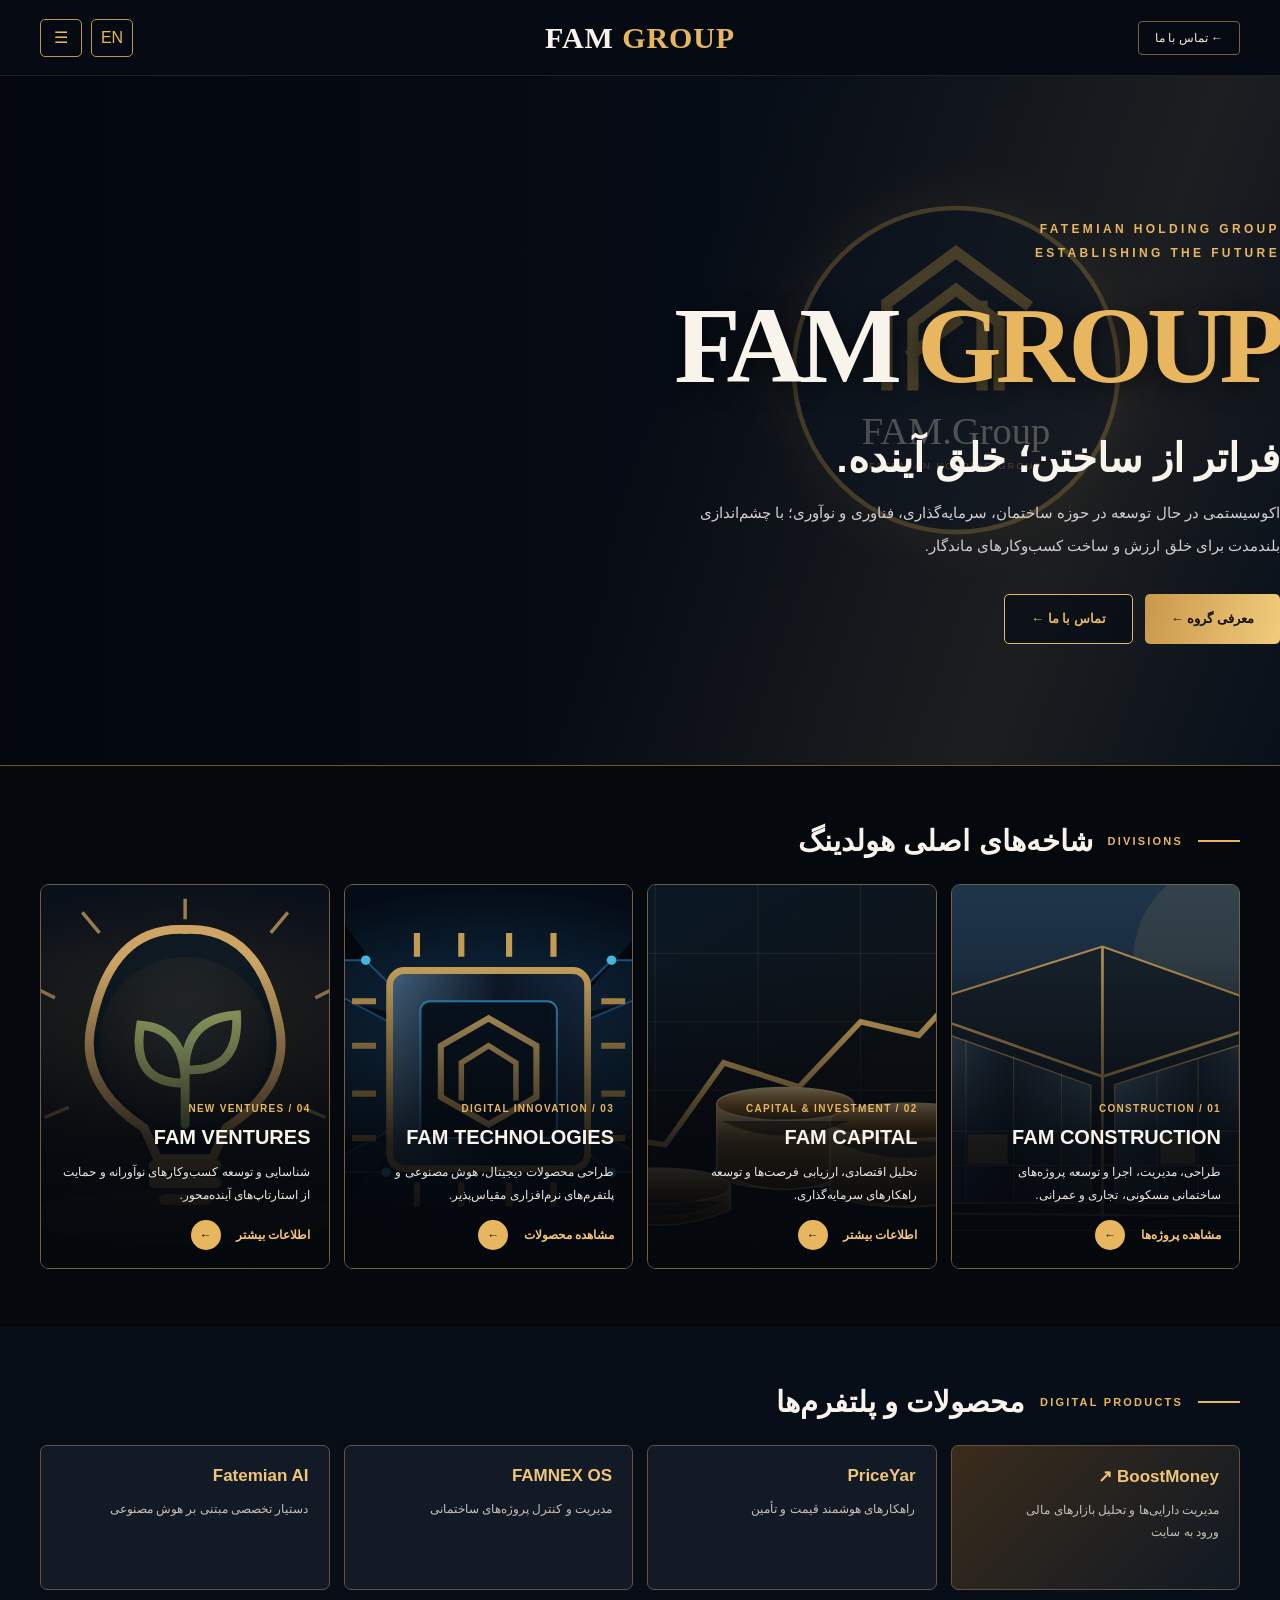
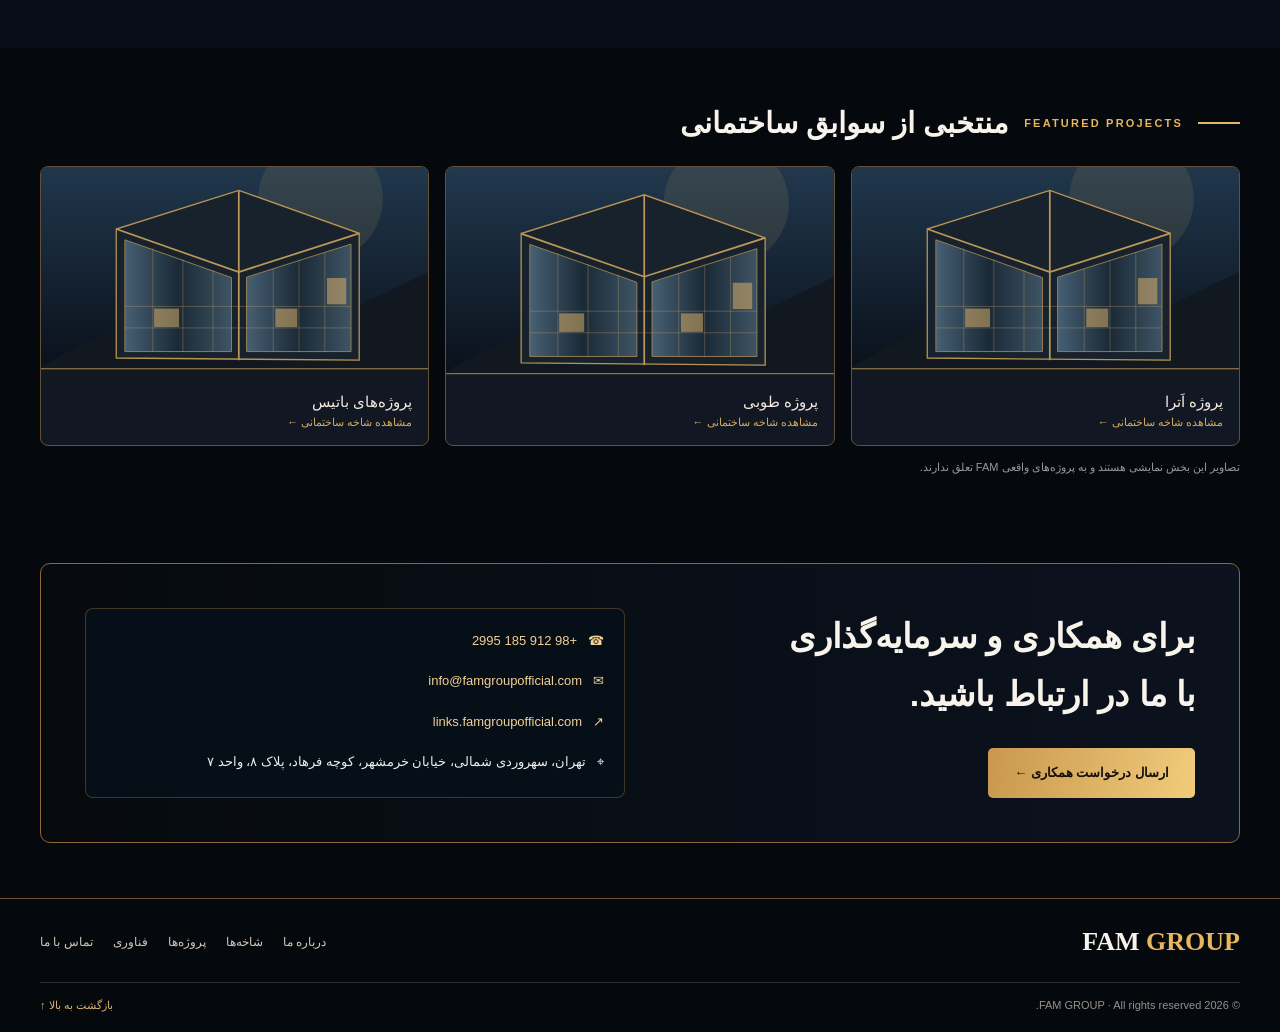
==== commit 745b131c: "Apply approved photo-led dark gold homepage composition with responsive four-division layout" ====
--- a/index.html
+++ b/index.html
@@ -2,10 +2,32 @@
 :root{--bg:#070b12;--gold:#e5b866;--gold2:#a97732;--ink:#f8f3eb;--muted:#b9b9bc;--line:#5b4a31}*{box-sizing:border-box}html{scroll-behavior:smooth}body{margin:0;background:var(--bg);color:var(--ink);font-family:Tahoma,Arial,sans-serif}a{color:inherit;text-decoration:none}button{font:inherit;cursor:pointer}.wrap{width:min(1200px,calc(100% - 44px));margin:auto}.top{height:76px;position:sticky;top:0;z-index:20;background:#070b12eb;backdrop-filter:blur(18px);border-bottom:1px solid #7c60382b}.nav{height:100%;display:flex;align-items:center;justify-content:space-between;direction:ltr;position:relative}.nav-left{display:flex;gap:9px}.nav-btn{height:38px;min-width:42px;background:transparent;color:var(--gold);border:1px solid #bd9555;border-radius:5px}.brand{position:absolute;left:50%;transform:translateX(-50%);font:600 clamp(20px,3.2vw,30px) Georgia,serif;letter-spacing:.03em;white-space:nowrap}.brand span{color:var(--gold)}.contact-nav{color:#f3e8d7;border:1px solid #756044;padding:9px 16px;border-radius:4px;font-size:12px}.menu-list{display:none;position:absolute;top:65px;left:0;background:#0b111c;border:1px solid var(--line);padding:15px;min-width:190px;box-shadow:0 15px 35px #0009}.menu-list.open{display:grid;gap:15px}.menu-list a{font-size:13px;color:#f0d7ac}
 .hero{position:relative;min-height:690px;display:flex;align-items:center;overflow:hidden;border-bottom:1px solid #72552c;background:radial-gradient(ellipse at 75% 36%,#27334b 0%,transparent 45%),linear-gradient(120deg,#05090e 22%,#101c2c 66%,#070b12 100%)}.hero:before{content:"";position:absolute;inset:0;background:linear-gradient(115deg,transparent 20%,#b38a4033 65%,transparent 80%);pointer-events:none}.hero-art{position:absolute;right:3%;top:7%;width:min(56%,570px);height:82%;background:url('assets/construction.svg') center/contain no-repeat;opacity:.35;filter:contrast(1.3) brightness(.75)}.hero-emblem{position:absolute;right:13%;top:12%;width:min(31vw,300px);height:min(31vw,300px);opacity:.8;background:url('fam-logo.svg') center/contain no-repeat;filter:drop-shadow(0 0 30px #c89a4b55)}.hero .content{position:relative;z-index:2;width:100%;padding:100px 0 80px;text-align:right}.eyebrow{font:600 12px/2 Arial,sans-serif;letter-spacing:.28em;color:var(--gold);direction:ltr;text-align:right}.hero h1{font:700 clamp(54px,8vw,110px)/1.08 Georgia,serif;direction:ltr;text-align:right;margin:22px 0 8px;letter-spacing:-.055em}.hero h1 span{color:var(--gold)}.hero h2{font-size:clamp(24px,3.5vw,40px);margin:30px 0 14px}.hero p{color:#d2cdd0;line-height:2.2;max-width:610px;font-size:15px}.buttons{display:flex;gap:12px;margin-top:32px;flex-wrap:wrap}.btn{display:inline-flex;align-items:center;justify-content:center;gap:20px;background:linear-gradient(100deg,#c9984c,#f1cb7b);color:#14100a;padding:15px 26px;font-weight:700;font-size:13px;border-radius:5px;min-height:50px}.btn.secondary{background:#060b14a8;color:var(--gold);border:1px solid var(--gold)}.section{padding:70px 0}.section-title{display:flex;gap:15px;align-items:center;margin-bottom:26px}.section-title:before{content:"";height:2px;width:42px;background:var(--gold)}.section-title small{font:600 11px Arial;letter-spacing:.2em;color:var(--gold)}.section-title h2{font-size:clamp(19px,3vw,29px);margin:0}.cards{display:grid;grid-template-columns:repeat(2,minmax(0,1fr));gap:18px}.division{position:relative;min-height:315px;display:flex;flex-direction:column;justify-content:flex-end;overflow:hidden;border:1px solid #736044;border-radius:9px;isolation:isolate;padding:26px;background:#101824;transition:transform .25s,border-color .25s}.division:hover{transform:translateY(-4px);border-color:var(--gold)}.division:before{content:"";position:absolute;inset:0;background-position:center;background-size:cover;z-index:-2;transition:transform .3s}.division:hover:before{transform:scale(1.05)}.division:after{content:"";position:absolute;inset:0;background:linear-gradient(0deg,#05080ff5 0%,#070b13b3 40%,#070b1310 100%);z-index:-1}.division.construction:before{background-image:url('assets/construction.svg')}.division.capital:before{background-image:url('assets/capital.svg')}.division.technologies:before{background-image:url('assets/technologies.svg')}.division.ventures:before{background-image:url('assets/ventures.svg')}.division small{font:600 11px Arial;letter-spacing:.13em;color:var(--gold);text-align:right}.division h3{font:700 clamp(20px,2.6vw,28px) Arial,sans-serif;direction:ltr;text-align:right;margin:12px 0}.division p{font-size:13px;line-height:2;color:#ece8e3;max-width:390px;margin:0 0 13px}.division .more{color:#f4c578;font-size:13px;font-weight:700}.division .more span{display:inline-grid;place-items:center;background:var(--gold);color:#1a1309;width:30px;height:30px;border-radius:50%;margin-right:12px}.products{display:grid;grid-template-columns:repeat(4,minmax(0,1fr));gap:14px}.product{display:block;background:#121a25;border:1px solid #665238;padding:20px;min-height:145px;border-radius:7px}.product b{display:block;color:#f0c579;font:700 17px Arial;margin-bottom:13px}.product p{color:#c8c1b8;font-size:12px;line-height:1.8;margin:0}.product.live{background:linear-gradient(135deg,#3a2c1b,#101924)}.project-grid{display:grid;grid-template-columns:repeat(3,minmax(0,1fr));gap:16px}.project{border:1px solid #655037;border-radius:8px;overflow:hidden;background:#111823}.project-visual{height:210px;background:url('assets/construction.svg') center/cover no-repeat}.project:nth-child(2) .project-visual{background-position:65% 35%;filter:hue-rotate(16deg)}.project:nth-child(3) .project-visual{background-position:20% 50%;filter:brightness(.8)}.project-caption{padding:16px;color:#f4eadc;font-size:15px}.project-caption small{display:block;color:#d5aa61;margin-top:5px;font-size:11px}.disclaimer{font-size:11px;color:#96999f;margin-top:15px}.contact-banner{margin:20px auto 0;border:1px solid #8a683a;border-radius:10px;position:relative;overflow:hidden;background:linear-gradient(90deg,#09131bcf,#08111d80),radial-gradient(ellipse at 40% 70%,#92653b88,transparent 65%),linear-gradient(#172339,#090c14);padding:44px;display:grid;grid-template-columns:1fr 1fr;gap:30px}.contact-banner:before{content:"";position:absolute;bottom:0;left:0;right:0;height:75px;opacity:.55;background:repeating-linear-gradient(90deg,#050a10 0 30px,#121922 30px 47px,#050a10 47px 65px);clip-path:polygon(0 60%,8% 35%,15% 60%,24% 15%,31% 55%,38% 35%,45% 50%,52% 12%,61% 60%,68% 40%,75% 65%,83% 20%,91% 55%,100% 30%,100% 100%,0 100%)}.contact-banner>div{position:relative;z-index:1}.contact-banner h2{font-size:clamp(22px,3vw,34px);line-height:1.7;margin:0 0 24px}.contact-details{display:grid;gap:14px;font-size:13px;line-height:1.8}.contact-details a{color:#f3d096}.contact-details span{color:#eee}.footer{border-top:1px solid #6d5534;margin-top:55px;padding:28px 0 20px}.footer-main{display:flex;align-items:center;justify-content:space-between;gap:24px;flex-wrap:wrap}.footer-brand{font:600 26px Georgia,serif}.footer-brand span{color:var(--gold)}.footer-nav{display:flex;gap:20px;flex-wrap:wrap;font-size:12px;color:#d4c9b9}.copyright{margin-top:25px;border-top:1px solid #282c32;padding-top:16px;color:#98918b;font:11px Arial;display:flex;justify-content:space-between;gap:10px}.copyright a{color:#d8b16c}body.en .fa{display:none}body:not(.en) .en-text{display:none}
 @media(max-width:700px){.wrap{width:calc(100% - 34px)}.top{height:68px}.contact-nav{display:none}.hero{min-height:670px}.hero-art{right:-18%;top:0;width:100%;height:65%;opacity:.15}.hero-emblem{right:17%;top:7%;width:200px;height:200px;opacity:.27}.hero .content{padding:180px 0 75px}.eyebrow{font-size:10px;letter-spacing:.16em}.hero h1{font-size:clamp(46px,11vw,70px)}.hero h2{font-size:25px}.hero p{font-size:13px}.buttons{gap:10px}.btn{padding:13px 17px;font-size:12px}.section{padding:50px 0}.cards,.project-grid{grid-template-columns:1fr}.division{min-height:285px}.products{grid-template-columns:repeat(2,minmax(0,1fr))}.product{min-height:135px;padding:14px}.product b{font-size:15px}.contact-banner{grid-template-columns:1fr;padding:26px 20px;gap:18px}.contact-banner h2{font-size:23px}.contact-details{font-size:12px}.footer-main{align-items:flex-start}.footer-nav{gap:12px}.copyright{font-size:10px}.project-visual{height:180px}}
+</style><style id="approved-concept-2026">
+:root{--gold:#e7b65f;--bg:#05080d}
+body{background:#05080d}
+.top{background:#070b13f2;border-bottom-color:#7a5c3340}
+.hero{min-height:690px;background:linear-gradient(90deg,#03070df7 0%,#050911df 35%,#070d1680 70%,#08101a20 100%),url('https://images.unsplash.com/photo-1486406146926-c627a92ad1ab?auto=format&fit=crop&w=2000&q=85') center 44%/cover no-repeat,#08101b}
+.hero:before{background:linear-gradient(110deg,transparent 50%,#d7a45919 80%,transparent)}
+.hero-art{display:none}.hero-emblem{background-image:url('fam-logo.svg');opacity:.25;right:12%;top:18%;width:340px;height:340px}
+.hero .content{padding-top:100px}.hero h1{font-size:clamp(58px,8.5vw,116px);text-shadow:0 4px 25px #000a}.hero p{max-width:580px}
+.section{padding:58px 0}.cards{grid-template-columns:repeat(4,minmax(0,1fr));gap:14px}.division{min-height:385px;padding:18px}.division:after{background:linear-gradient(0deg,#04070cfb 0%,#04070cd9 33%,#04070c16 80%)}.division:before{background-size:cover;background-position:center}
+.division.construction:before{background-image:url('https://images.unsplash.com/photo-1600585154340-be6161a56a0c?auto=format&fit=crop&w=800&q=82'),url('assets/construction.svg')}
+.division.capital:before{background-image:url('https://images.unsplash.com/photo-1611974789855-9c2a0a7236a3?auto=format&fit=crop&w=800&q=82'),url('assets/capital.svg')}
+.division.technologies:before{background-image:url('https://images.unsplash.com/photo-1518770660439-4636190af475?auto=format&fit=crop&w=800&q=82'),url('assets/technologies.svg')}
+.division.ventures:before{background-image:url('https://images.unsplash.com/photo-1497366754035-f200968a6e72?auto=format&fit=crop&w=800&q=82'),url('assets/ventures.svg')}
+.division h3{font-size:clamp(14px,1.6vw,20px);white-space:normal;overflow-wrap:anywhere}.division p{font-size:12px;line-height:1.9}.division small{font-size:10px}.division .more{font-size:12px}
+.project-visual{background-image:url('https://images.unsplash.com/photo-1600607687939-ce8a6c25118c?auto=format&fit=crop&w=800&q=82'),url('assets/construction.svg')}
+.project:nth-child(2) .project-visual{background-image:url('https://images.unsplash.com/photo-1486406146926-c627a92ad1ab?auto=format&fit=crop&w=800&q=82'),url('assets/construction.svg');filter:none}
+.project:nth-child(3) .project-visual{background-image:url('https://images.unsplash.com/photo-1600566753190-17f0baa2a6c3?auto=format&fit=crop&w=800&q=82'),url('assets/construction.svg');filter:none}
+.contact-banner{background:linear-gradient(90deg,#05090de8,#08101ba0),url('https://images.unsplash.com/photo-1519501025264-65ba15a82390?auto=format&fit=crop&w=1500&q=80') center/cover no-repeat,#111724}
+.contact-banner:before{display:none}.contact-details{background:#07101acc;border:1px solid #b38a4c55;padding:20px;border-radius:8px}
+#products{background:#080e17}.product{transition:transform .2s}.product:hover{transform:translateY(-3px)}
+@media(max-width:950px){.cards{grid-template-columns:repeat(2,minmax(0,1fr))}.division{min-height:340px}.division h3{font-size:21px}}
+@media(max-width:650px){.hero{min-height:665px;background-position:center,64% center}.hero-emblem{width:190px;height:190px;right:13%;top:13%;opacity:.14}.hero .content{padding-top:155px}.cards{grid-template-columns:1fr}.division{min-height:310px}.division:before{background-position:center 43%}.division h3{font-size:22px}.contact-banner{padding:24px 16px}.contact-details{padding:15px}}
 </style></head><body><header class="top"><div class="wrap nav"><div class="nav-left"><button class="nav-btn" id="menu" aria-label="Menu">☰</button><button class="nav-btn" id="language">EN</button></div><a href="#top" class="brand">FAM <span>GROUP</span></a><a href="#contact" class="contact-nav">تماس با ما ←</a><div class="menu-list" id="menuList"><a href="#divisions">شاخه‌های هولدینگ</a><a href="#products">محصولات دیجیتال</a><a href="#projects">پروژه‌ها</a><a href="#contact">تماس با ما</a></div></div></header>
 <main id="top"><section class="hero"><div class="hero-art"></div><div class="hero-emblem" aria-hidden="true"></div><div class="wrap content"><div class="eyebrow">FATEMIAN HOLDING GROUP<br>ESTABLISHING THE FUTURE</div><h1>FAM <span>GROUP</span></h1><h2><span class="fa">فراتر از ساختن؛ خلق آینده.</span><span class="en-text">Beyond building. Creating the future.</span></h2><p class="fa">اکوسیستمی در حال توسعه در حوزه ساختمان، سرمایه‌گذاری، فناوری و نوآوری؛ با چشم‌اندازی بلندمدت برای خلق ارزش و ساخت کسب‌وکارهای ماندگار.</p><p class="en-text">A growing ecosystem across construction, investment, technology and innovation, built for long-term value.</p><div class="buttons"><a class="btn" href="#divisions">معرفی گروه ←</a><a class="btn secondary" href="#contact">تماس با ما ←</a></div></div></section>
 <section class="section" id="divisions"><div class="wrap"><div class="section-title"><small>DIVISIONS</small><h2>شاخه‌های اصلی هولدینگ</h2></div><div class="cards"><a class="division construction" href="construction.html"><small>CONSTRUCTION / 01</small><h3>FAM CONSTRUCTION</h3><p>طراحی، مدیریت، اجرا و توسعه پروژه‌های ساختمانی مسکونی، تجاری و عمرانی.</p><div class="more">مشاهده پروژه‌ها <span>←</span></div></a><a class="division capital" href="capital.html"><small>CAPITAL & INVESTMENT / 02</small><h3>FAM CAPITAL</h3><p>تحلیل اقتصادی، ارزیابی فرصت‌ها و توسعه راهکارهای سرمایه‌گذاری.</p><div class="more">اطلاعات بیشتر <span>←</span></div></a><a class="division technologies" href="technologies.html"><small>DIGITAL INNOVATION / 03</small><h3>FAM TECHNOLOGIES</h3><p>طراحی محصولات دیجیتال، هوش مصنوعی و پلتفرم‌های نرم‌افزاری مقیاس‌پذیر.</p><div class="more">مشاهده محصولات <span>←</span></div></a><a class="division ventures" href="ventures.html"><small>NEW VENTURES / 04</small><h3>FAM VENTURES</h3><p>شناسایی و توسعه کسب‌وکارهای نوآورانه و حمایت از استارتاپ‌های آینده‌محور.</p><div class="more">اطلاعات بیشتر <span>←</span></div></a></div></div></section>
 <section class="section" id="products"><div class="wrap"><div class="section-title"><small>DIGITAL PRODUCTS</small><h2>محصولات و پلتفرم‌ها</h2></div><div class="products"><a class="product live" href="https://boostmoney.famgroupofficial.com/" target="_blank" rel="noopener"><b>BoostMoney ↗</b><p>مدیریت دارایی‌ها و تحلیل بازارهای مالی<br>ورود به سایت</p></a><div class="product"><b>PriceYar</b><p>راهکارهای هوشمند قیمت و تأمین</p></div><div class="product"><b>FAMNEX OS</b><p>مدیریت و کنترل پروژه‌های ساختمانی</p></div><div class="product"><b>Fatemian AI</b><p>دستیار تخصصی مبتنی بر هوش مصنوعی</p></div></div></div></section>
-<section class="section" id="projects"><div class="wrap"><div class="section-title"><small>FEATURED PROJECTS</small><h2>منتخبی از سوابق ساختمانی</h2></div><div class="project-grid"><a href="construction.html" class="project"><div class="project-visual"></div><div class="project-caption">پروژه اَترا <small>مشاهده شاخه ساختمانی ←</small></div></a><a href="construction.html" class="project"><div class="project-visual"></div><div class="project-caption">پروژه طوبی <small>مشاهده شاخه ساختمانی ←</small></div></a><a href="construction.html" class="project"><div class="project-visual"></div><div class="project-caption">پروژه‌های باتیس <small>مشاهده شاخه ساختمانی ←</small></div></a></div><p class="disclaimer">تصاویر این بخش مفهومی هستند و عکس واقعی پروژه‌ها نیستند.</p></div></section>
+<section class="section" id="projects"><div class="wrap"><div class="section-title"><small>FEATURED PROJECTS</small><h2>منتخبی از سوابق ساختمانی</h2></div><div class="project-grid"><a href="construction.html" class="project"><div class="project-visual"></div><div class="project-caption">پروژه اَترا <small>مشاهده شاخه ساختمانی ←</small></div></a><a href="construction.html" class="project"><div class="project-visual"></div><div class="project-caption">پروژه طوبی <small>مشاهده شاخه ساختمانی ←</small></div></a><a href="construction.html" class="project"><div class="project-visual"></div><div class="project-caption">پروژه‌های باتیس <small>مشاهده شاخه ساختمانی ←</small></div></a></div><p class="disclaimer">تصاویر این بخش نمایشی هستند و به پروژه‌های واقعی FAM تعلق ندارند.</p></div></section>
 <section id="contact"><div class="wrap"><div class="contact-banner"><div><h2>برای همکاری و سرمایه‌گذاری<br>با ما در ارتباط باشید.</h2><a class="btn" href="mailto:info@famgroupofficial.com?subject=FAM%20GROUP%20Partnership">ارسال درخواست همکاری ←</a></div><div class="contact-details"><a href="tel:+989121852995">☎ &nbsp; +98 912 185 2995</a><a href="mailto:info@famgroupofficial.com">✉ &nbsp; info@famgroupofficial.com</a><a href="https://links.famgroupofficial.com/" target="_blank" rel="noopener">↗ &nbsp; links.famgroupofficial.com</a><span>⌖ &nbsp; تهران، سهروردی شمالی، خیابان خرمشهر، کوچه فرهاد، پلاک ۸، واحد ۷</span></div></div></div></section></main>
 <footer class="footer"><div class="wrap"><div class="footer-main"><a class="footer-brand" href="#top">FAM <span>GROUP</span></a><nav class="footer-nav"><a href="#top">درباره ما</a><a href="#divisions">شاخه‌ها</a><a href="#projects">پروژه‌ها</a><a href="#products">فناوری</a><a href="#contact">تماس با ما</a></nav></div><div class="copyright"><span>© 2026 FAM GROUP · All rights reserved.</span><a href="#top">بازگشت به بالا ↑</a></div></div></footer><script>const m=document.getElementById('menu'),list=document.getElementById('menuList');m.addEventListener('click',()=>list.classList.toggle('open'));list.querySelectorAll('a').forEach(a=>a.addEventListener('click',()=>list.classList.remove('open')));document.getElementById('language').addEventListener('click',e=>{document.body.classList.toggle('en');e.target.textContent=document.body.classList.contains('en')?'FA':'EN'});</script></body></html>
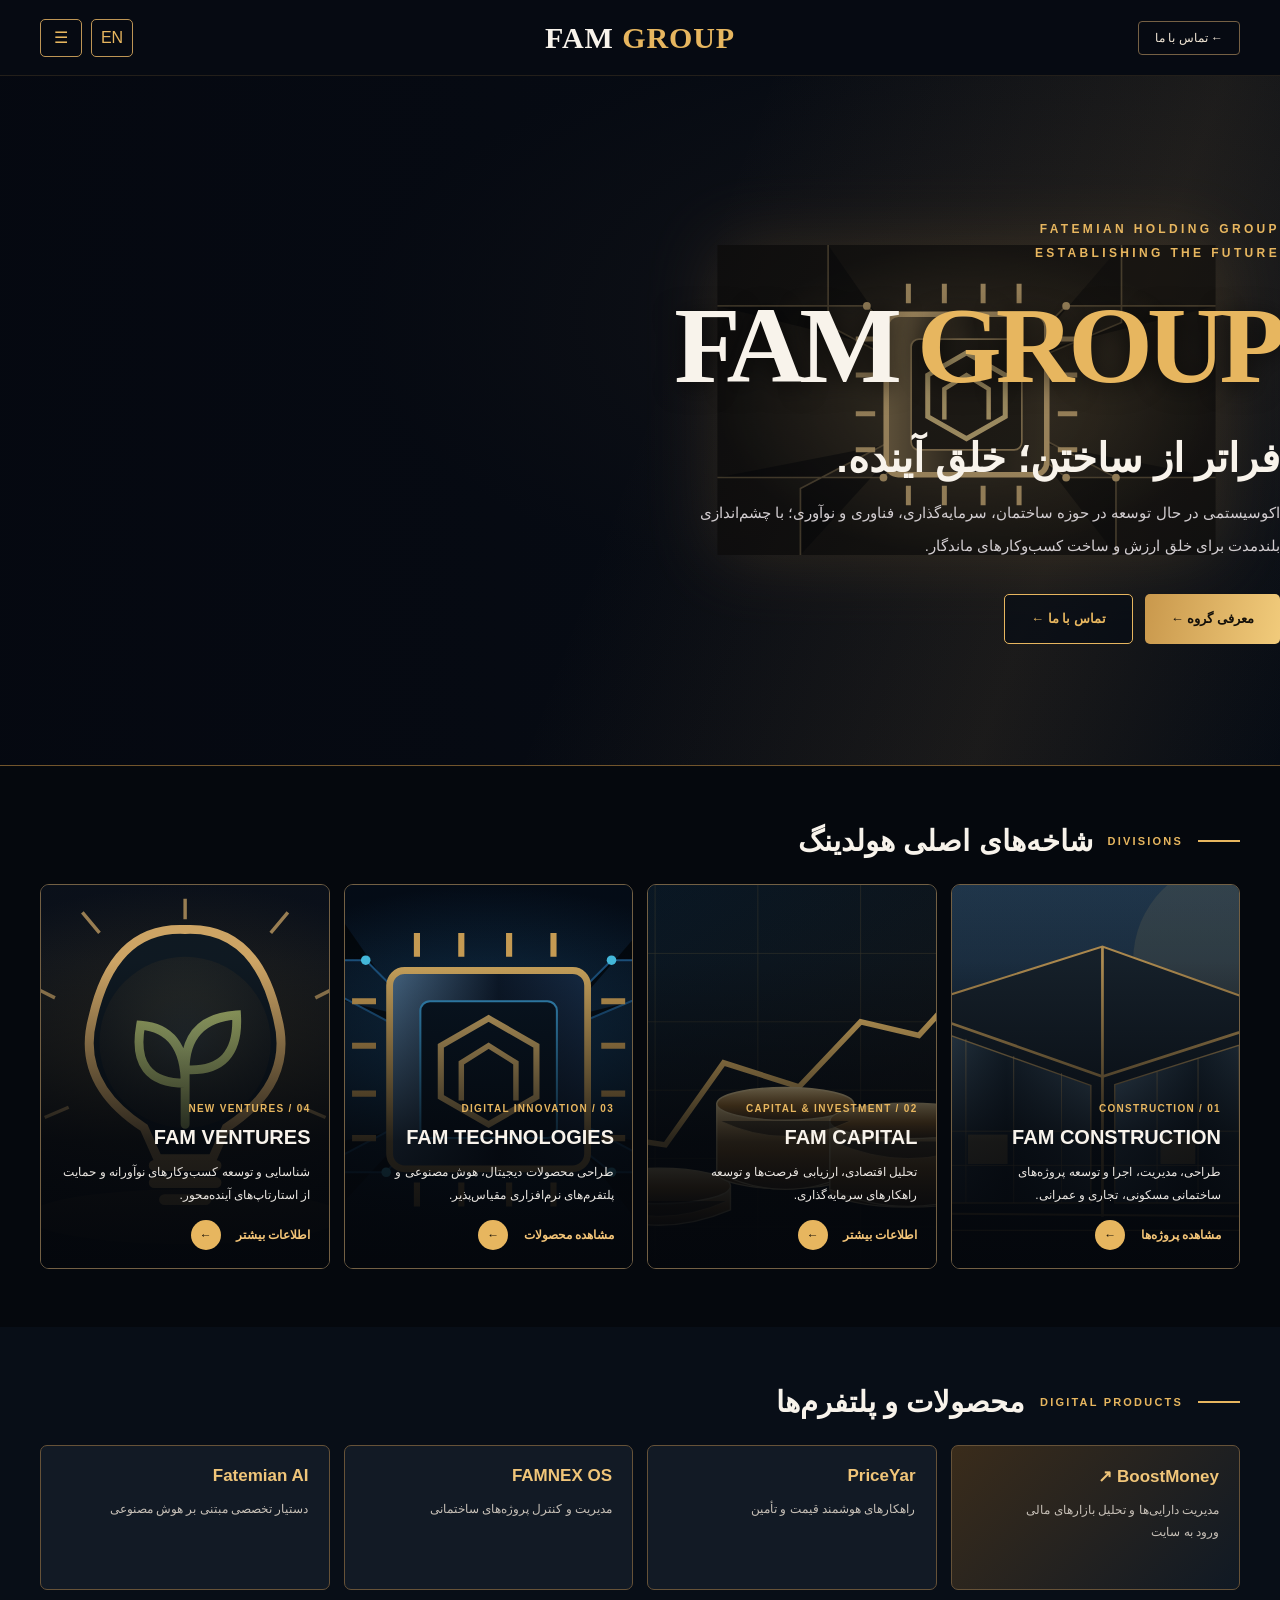
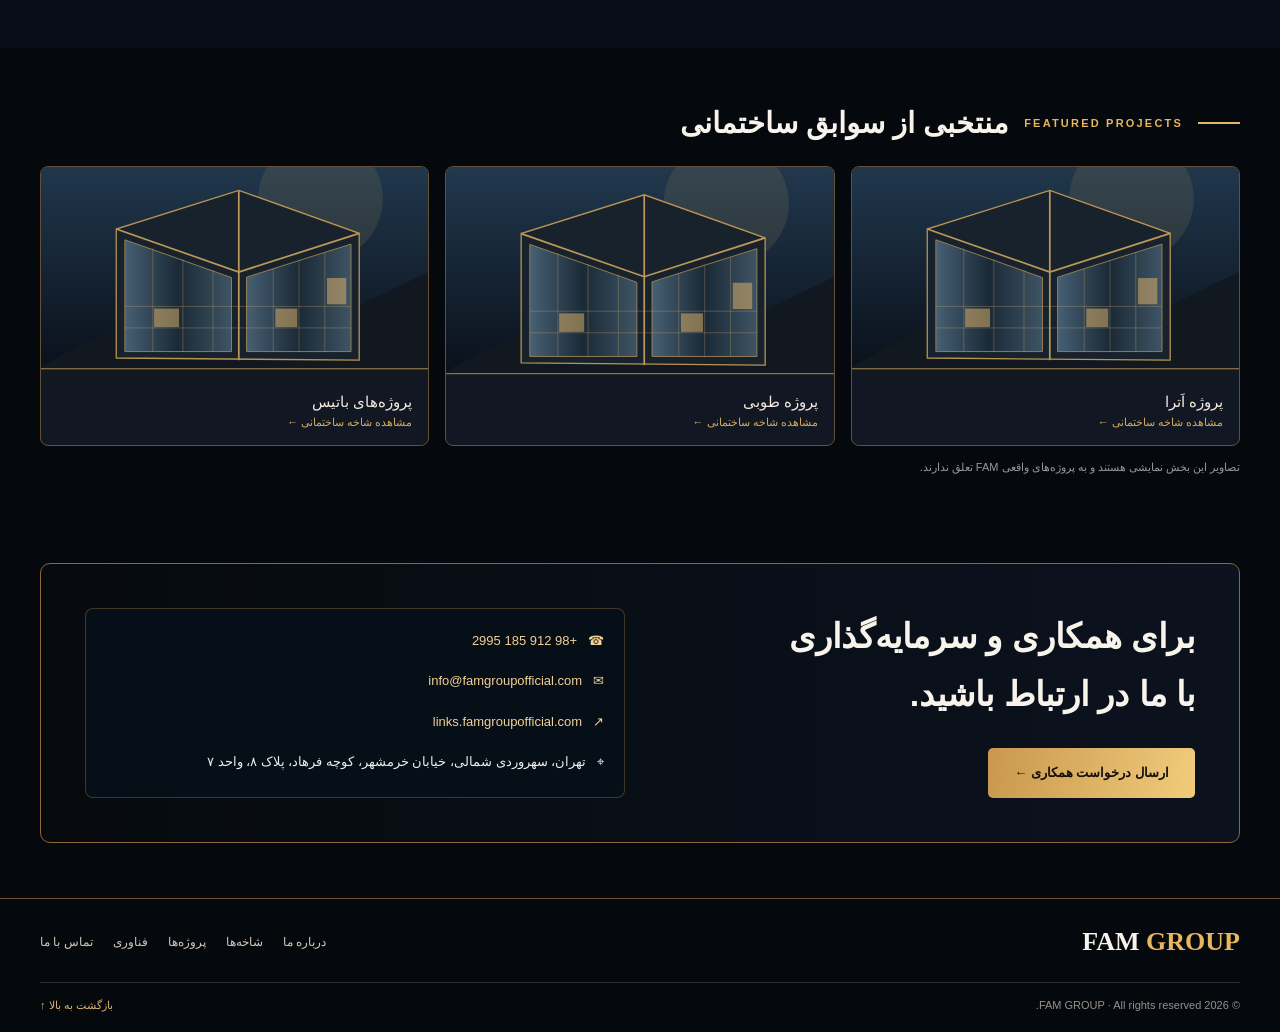
==== commit 4396a5f6: "Repair mobile homepage viewport, replace round logo, and use repository-local division artwork" ====
--- a/index.html
+++ b/index.html
@@ -24,6 +24,38 @@
 #products{background:#080e17}.product{transition:transform .2s}.product:hover{transform:translateY(-3px)}
 @media(max-width:950px){.cards{grid-template-columns:repeat(2,minmax(0,1fr))}.division{min-height:340px}.division h3{font-size:21px}}
 @media(max-width:650px){.hero{min-height:665px;background-position:center,64% center}.hero-emblem{width:190px;height:190px;right:13%;top:13%;opacity:.14}.hero .content{padding-top:155px}.cards{grid-template-columns:1fr}.division{min-height:310px}.division:before{background-position:center 43%}.division h3{font-size:22px}.contact-banner{padding:24px 16px}.contact-details{padding:15px}}
+</style><style id="fam-mobile-rebuild-oct16">
+html,body{width:100%;max-width:100%;overflow-x:hidden}
+*,*:before,*:after{box-sizing:border-box}
+.hero-emblem{display:none!important}.hero-art{display:none!important}
+.hero{background:linear-gradient(90deg,#050810ed,#070c14c9),radial-gradient(ellipse at 75% 35%,#ad834d70,transparent 45%),#080e17!important}
+.hero:after{content:"";position:absolute;right:5%;top:11%;width:39%;height:72%;pointer-events:none;opacity:.55;background:url('assets/technologies.svg') center/contain no-repeat;filter:sepia(1) saturate(1.5) drop-shadow(0 0 36px #b78b4555)}
+.hero .content{position:relative;z-index:2}.hero h1{max-width:100%;white-space:normal;overflow-wrap:normal}
+.division.construction:before{background-image:url('assets/construction.svg')!important}
+.division.capital:before{background-image:url('assets/capital.svg')!important}
+.division.technologies:before{background-image:url('assets/technologies.svg')!important}
+.division.ventures:before{background-image:url('assets/ventures.svg')!important}
+.project-visual,.project:nth-child(2) .project-visual,.project:nth-child(3) .project-visual{background-image:url('assets/construction.svg')!important;filter:none!important}
+@media(max-width:700px){
+.wrap{width:calc(100% - 36px)!important;max-width:100%}
+.top{height:64px!important}.nav{max-width:100%;gap:12px}
+.brand{position:static!important;transform:none!important;margin-left:auto;font-size:22px!important}
+.nav-left{flex-shrink:0}.nav-btn{height:36px;min-width:36px}
+.hero{min-height:620px!important;display:flex;align-items:center}
+.hero:after{width:85%;height:270px;right:0;top:5%;opacity:.23}
+.hero .content{padding:150px 0 60px!important;min-width:0;width:100%}
+.hero .eyebrow{font-size:10px;letter-spacing:.09em;overflow-wrap:anywhere}
+.hero h1{font-size:clamp(43px,12vw,68px)!important;letter-spacing:-.07em!important;line-height:1.15;margin:14px 0 20px}
+.hero h2{font-size:clamp(21px,6vw,29px);line-height:1.5;margin:14px 0}
+.hero p{font-size:13px;line-height:2;max-width:100%;overflow-wrap:anywhere}
+.buttons{gap:9px;flex-wrap:wrap}.btn{padding:12px 15px;font-size:12px;min-height:45px}
+.cards,.project-grid{grid-template-columns:1fr!important}
+.division{min-height:320px!important}.division h3{font-size:22px!important}
+.products{grid-template-columns:repeat(2,minmax(0,1fr))!important}
+.contact-banner{grid-template-columns:1fr!important;padding:22px!important}
+.contact-details a,.contact-details span{overflow-wrap:anywhere}
+}
+@media(max-width:360px){.brand{font-size:19px!important}.hero h1{font-size:41px!important}.btn{font-size:11px}}
 </style></head><body><header class="top"><div class="wrap nav"><div class="nav-left"><button class="nav-btn" id="menu" aria-label="Menu">☰</button><button class="nav-btn" id="language">EN</button></div><a href="#top" class="brand">FAM <span>GROUP</span></a><a href="#contact" class="contact-nav">تماس با ما ←</a><div class="menu-list" id="menuList"><a href="#divisions">شاخه‌های هولدینگ</a><a href="#products">محصولات دیجیتال</a><a href="#projects">پروژه‌ها</a><a href="#contact">تماس با ما</a></div></div></header>
 <main id="top"><section class="hero"><div class="hero-art"></div><div class="hero-emblem" aria-hidden="true"></div><div class="wrap content"><div class="eyebrow">FATEMIAN HOLDING GROUP<br>ESTABLISHING THE FUTURE</div><h1>FAM <span>GROUP</span></h1><h2><span class="fa">فراتر از ساختن؛ خلق آینده.</span><span class="en-text">Beyond building. Creating the future.</span></h2><p class="fa">اکوسیستمی در حال توسعه در حوزه ساختمان، سرمایه‌گذاری، فناوری و نوآوری؛ با چشم‌اندازی بلندمدت برای خلق ارزش و ساخت کسب‌وکارهای ماندگار.</p><p class="en-text">A growing ecosystem across construction, investment, technology and innovation, built for long-term value.</p><div class="buttons"><a class="btn" href="#divisions">معرفی گروه ←</a><a class="btn secondary" href="#contact">تماس با ما ←</a></div></div></section>
 <section class="section" id="divisions"><div class="wrap"><div class="section-title"><small>DIVISIONS</small><h2>شاخه‌های اصلی هولدینگ</h2></div><div class="cards"><a class="division construction" href="construction.html"><small>CONSTRUCTION / 01</small><h3>FAM CONSTRUCTION</h3><p>طراحی، مدیریت، اجرا و توسعه پروژه‌های ساختمانی مسکونی، تجاری و عمرانی.</p><div class="more">مشاهده پروژه‌ها <span>←</span></div></a><a class="division capital" href="capital.html"><small>CAPITAL & INVESTMENT / 02</small><h3>FAM CAPITAL</h3><p>تحلیل اقتصادی، ارزیابی فرصت‌ها و توسعه راهکارهای سرمایه‌گذاری.</p><div class="more">اطلاعات بیشتر <span>←</span></div></a><a class="division technologies" href="technologies.html"><small>DIGITAL INNOVATION / 03</small><h3>FAM TECHNOLOGIES</h3><p>طراحی محصولات دیجیتال، هوش مصنوعی و پلتفرم‌های نرم‌افزاری مقیاس‌پذیر.</p><div class="more">مشاهده محصولات <span>←</span></div></a><a class="division ventures" href="ventures.html"><small>NEW VENTURES / 04</small><h3>FAM VENTURES</h3><p>شناسایی و توسعه کسب‌وکارهای نوآورانه و حمایت از استارتاپ‌های آینده‌محور.</p><div class="more">اطلاعات بیشتر <span>←</span></div></a></div></div></section>
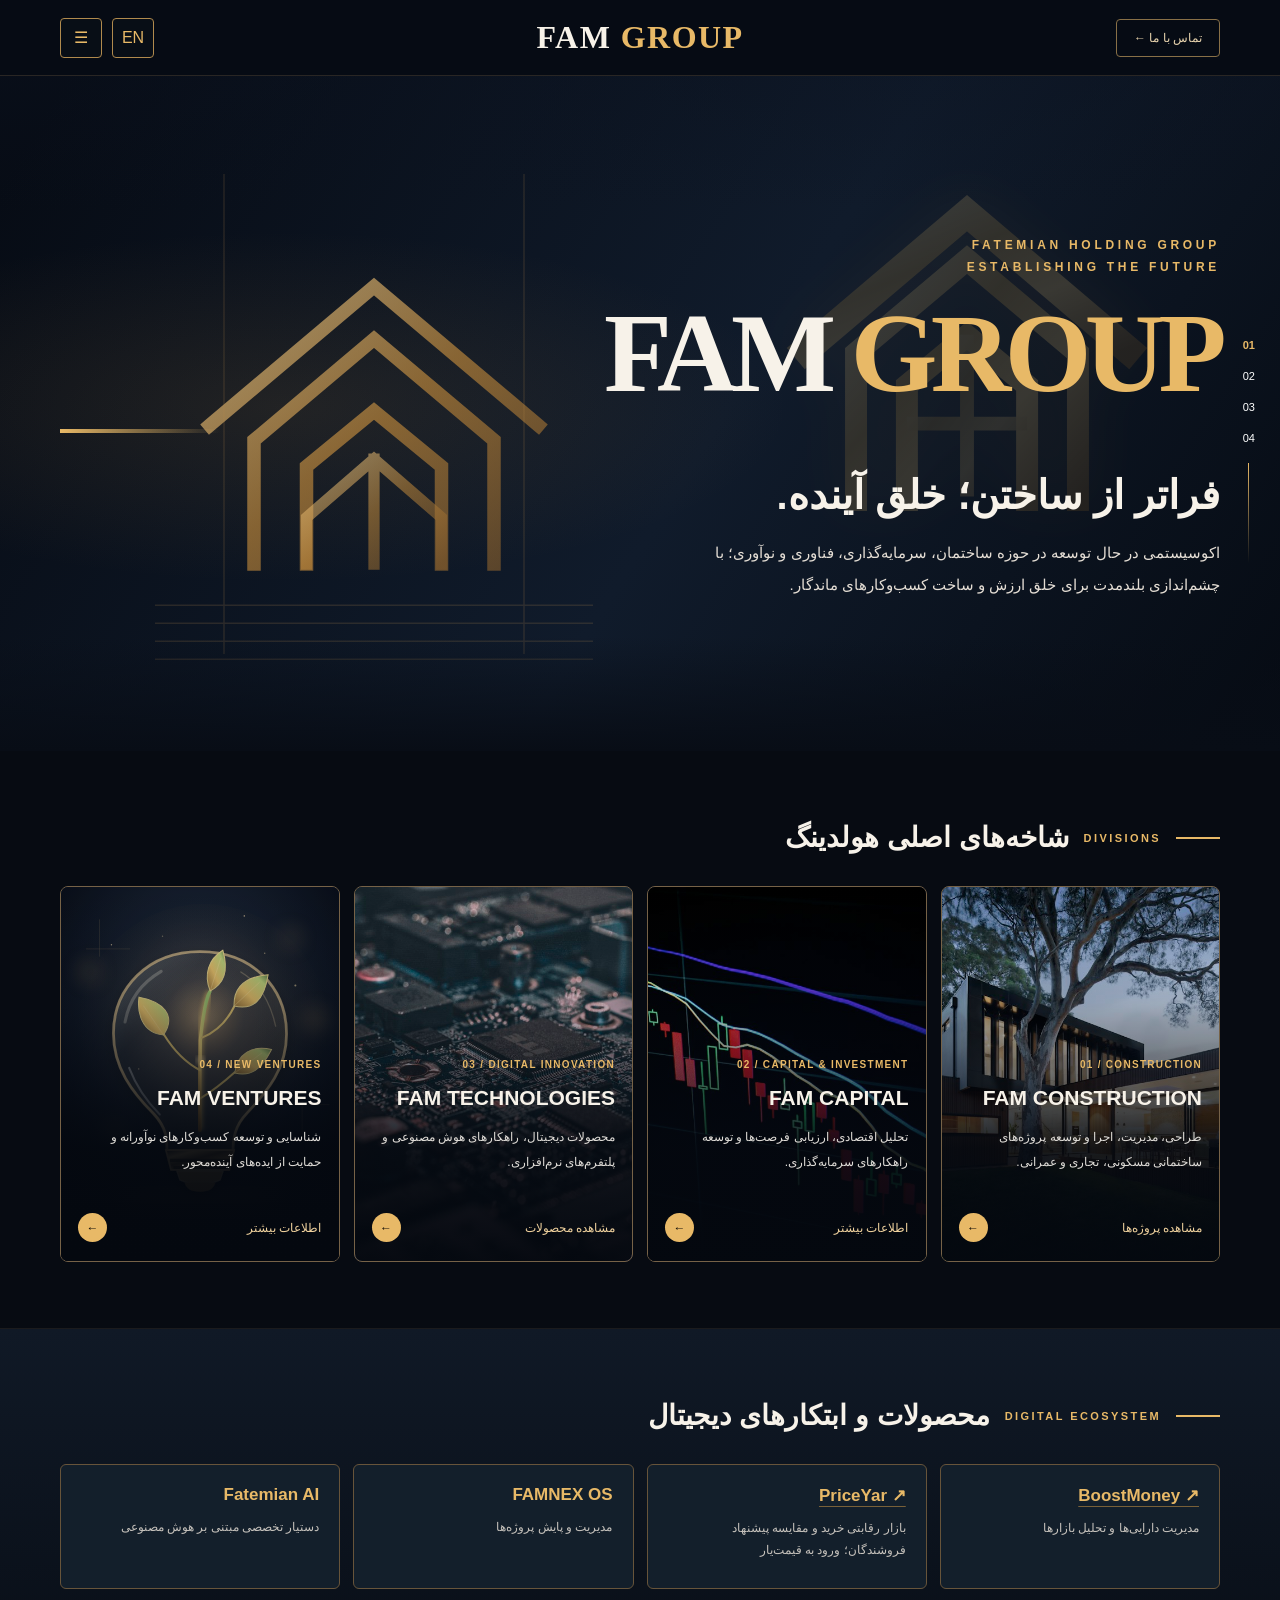
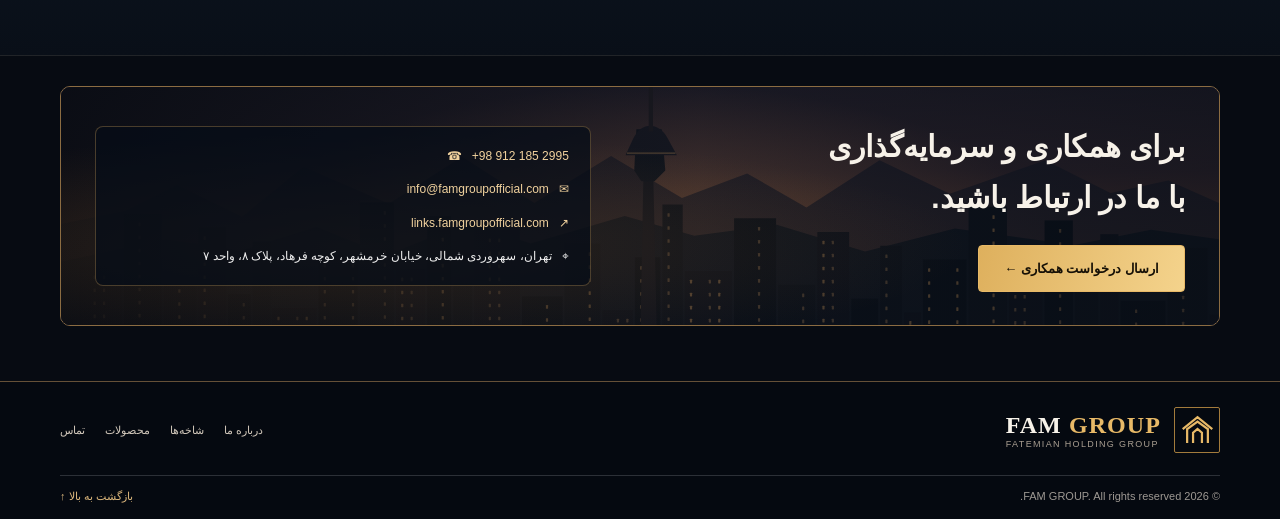
==== commit 0cdfd872: "Set approved FAM GROUP design as root homepage; preserve earlier version in legacy backup" ====
--- a/index.html
+++ b/index.html
@@ -1,65 +1,34 @@
-<!doctype html><html lang="fa" dir="rtl"><head><meta charset="utf-8"><meta name="viewport" content="width=device-width,initial-scale=1"><meta name="theme-color" content="#070b12"><meta name="description" content="FAM GROUP — Fatemian Holding Group | Construction, Capital, Technologies and Ventures"><title>FAM GROUP | Fatemian Holding Group</title><style>
-:root{--bg:#070b12;--gold:#e5b866;--gold2:#a97732;--ink:#f8f3eb;--muted:#b9b9bc;--line:#5b4a31}*{box-sizing:border-box}html{scroll-behavior:smooth}body{margin:0;background:var(--bg);color:var(--ink);font-family:Tahoma,Arial,sans-serif}a{color:inherit;text-decoration:none}button{font:inherit;cursor:pointer}.wrap{width:min(1200px,calc(100% - 44px));margin:auto}.top{height:76px;position:sticky;top:0;z-index:20;background:#070b12eb;backdrop-filter:blur(18px);border-bottom:1px solid #7c60382b}.nav{height:100%;display:flex;align-items:center;justify-content:space-between;direction:ltr;position:relative}.nav-left{display:flex;gap:9px}.nav-btn{height:38px;min-width:42px;background:transparent;color:var(--gold);border:1px solid #bd9555;border-radius:5px}.brand{position:absolute;left:50%;transform:translateX(-50%);font:600 clamp(20px,3.2vw,30px) Georgia,serif;letter-spacing:.03em;white-space:nowrap}.brand span{color:var(--gold)}.contact-nav{color:#f3e8d7;border:1px solid #756044;padding:9px 16px;border-radius:4px;font-size:12px}.menu-list{display:none;position:absolute;top:65px;left:0;background:#0b111c;border:1px solid var(--line);padding:15px;min-width:190px;box-shadow:0 15px 35px #0009}.menu-list.open{display:grid;gap:15px}.menu-list a{font-size:13px;color:#f0d7ac}
-.hero{position:relative;min-height:690px;display:flex;align-items:center;overflow:hidden;border-bottom:1px solid #72552c;background:radial-gradient(ellipse at 75% 36%,#27334b 0%,transparent 45%),linear-gradient(120deg,#05090e 22%,#101c2c 66%,#070b12 100%)}.hero:before{content:"";position:absolute;inset:0;background:linear-gradient(115deg,transparent 20%,#b38a4033 65%,transparent 80%);pointer-events:none}.hero-art{position:absolute;right:3%;top:7%;width:min(56%,570px);height:82%;background:url('assets/construction.svg') center/contain no-repeat;opacity:.35;filter:contrast(1.3) brightness(.75)}.hero-emblem{position:absolute;right:13%;top:12%;width:min(31vw,300px);height:min(31vw,300px);opacity:.8;background:url('fam-logo.svg') center/contain no-repeat;filter:drop-shadow(0 0 30px #c89a4b55)}.hero .content{position:relative;z-index:2;width:100%;padding:100px 0 80px;text-align:right}.eyebrow{font:600 12px/2 Arial,sans-serif;letter-spacing:.28em;color:var(--gold);direction:ltr;text-align:right}.hero h1{font:700 clamp(54px,8vw,110px)/1.08 Georgia,serif;direction:ltr;text-align:right;margin:22px 0 8px;letter-spacing:-.055em}.hero h1 span{color:var(--gold)}.hero h2{font-size:clamp(24px,3.5vw,40px);margin:30px 0 14px}.hero p{color:#d2cdd0;line-height:2.2;max-width:610px;font-size:15px}.buttons{display:flex;gap:12px;margin-top:32px;flex-wrap:wrap}.btn{display:inline-flex;align-items:center;justify-content:center;gap:20px;background:linear-gradient(100deg,#c9984c,#f1cb7b);color:#14100a;padding:15px 26px;font-weight:700;font-size:13px;border-radius:5px;min-height:50px}.btn.secondary{background:#060b14a8;color:var(--gold);border:1px solid var(--gold)}.section{padding:70px 0}.section-title{display:flex;gap:15px;align-items:center;margin-bottom:26px}.section-title:before{content:"";height:2px;width:42px;background:var(--gold)}.section-title small{font:600 11px Arial;letter-spacing:.2em;color:var(--gold)}.section-title h2{font-size:clamp(19px,3vw,29px);margin:0}.cards{display:grid;grid-template-columns:repeat(2,minmax(0,1fr));gap:18px}.division{position:relative;min-height:315px;display:flex;flex-direction:column;justify-content:flex-end;overflow:hidden;border:1px solid #736044;border-radius:9px;isolation:isolate;padding:26px;background:#101824;transition:transform .25s,border-color .25s}.division:hover{transform:translateY(-4px);border-color:var(--gold)}.division:before{content:"";position:absolute;inset:0;background-position:center;background-size:cover;z-index:-2;transition:transform .3s}.division:hover:before{transform:scale(1.05)}.division:after{content:"";position:absolute;inset:0;background:linear-gradient(0deg,#05080ff5 0%,#070b13b3 40%,#070b1310 100%);z-index:-1}.division.construction:before{background-image:url('assets/construction.svg')}.division.capital:before{background-image:url('assets/capital.svg')}.division.technologies:before{background-image:url('assets/technologies.svg')}.division.ventures:before{background-image:url('assets/ventures.svg')}.division small{font:600 11px Arial;letter-spacing:.13em;color:var(--gold);text-align:right}.division h3{font:700 clamp(20px,2.6vw,28px) Arial,sans-serif;direction:ltr;text-align:right;margin:12px 0}.division p{font-size:13px;line-height:2;color:#ece8e3;max-width:390px;margin:0 0 13px}.division .more{color:#f4c578;font-size:13px;font-weight:700}.division .more span{display:inline-grid;place-items:center;background:var(--gold);color:#1a1309;width:30px;height:30px;border-radius:50%;margin-right:12px}.products{display:grid;grid-template-columns:repeat(4,minmax(0,1fr));gap:14px}.product{display:block;background:#121a25;border:1px solid #665238;padding:20px;min-height:145px;border-radius:7px}.product b{display:block;color:#f0c579;font:700 17px Arial;margin-bottom:13px}.product p{color:#c8c1b8;font-size:12px;line-height:1.8;margin:0}.product.live{background:linear-gradient(135deg,#3a2c1b,#101924)}.project-grid{display:grid;grid-template-columns:repeat(3,minmax(0,1fr));gap:16px}.project{border:1px solid #655037;border-radius:8px;overflow:hidden;background:#111823}.project-visual{height:210px;background:url('assets/construction.svg') center/cover no-repeat}.project:nth-child(2) .project-visual{background-position:65% 35%;filter:hue-rotate(16deg)}.project:nth-child(3) .project-visual{background-position:20% 50%;filter:brightness(.8)}.project-caption{padding:16px;color:#f4eadc;font-size:15px}.project-caption small{display:block;color:#d5aa61;margin-top:5px;font-size:11px}.disclaimer{font-size:11px;color:#96999f;margin-top:15px}.contact-banner{margin:20px auto 0;border:1px solid #8a683a;border-radius:10px;position:relative;overflow:hidden;background:linear-gradient(90deg,#09131bcf,#08111d80),radial-gradient(ellipse at 40% 70%,#92653b88,transparent 65%),linear-gradient(#172339,#090c14);padding:44px;display:grid;grid-template-columns:1fr 1fr;gap:30px}.contact-banner:before{content:"";position:absolute;bottom:0;left:0;right:0;height:75px;opacity:.55;background:repeating-linear-gradient(90deg,#050a10 0 30px,#121922 30px 47px,#050a10 47px 65px);clip-path:polygon(0 60%,8% 35%,15% 60%,24% 15%,31% 55%,38% 35%,45% 50%,52% 12%,61% 60%,68% 40%,75% 65%,83% 20%,91% 55%,100% 30%,100% 100%,0 100%)}.contact-banner>div{position:relative;z-index:1}.contact-banner h2{font-size:clamp(22px,3vw,34px);line-height:1.7;margin:0 0 24px}.contact-details{display:grid;gap:14px;font-size:13px;line-height:1.8}.contact-details a{color:#f3d096}.contact-details span{color:#eee}.footer{border-top:1px solid #6d5534;margin-top:55px;padding:28px 0 20px}.footer-main{display:flex;align-items:center;justify-content:space-between;gap:24px;flex-wrap:wrap}.footer-brand{font:600 26px Georgia,serif}.footer-brand span{color:var(--gold)}.footer-nav{display:flex;gap:20px;flex-wrap:wrap;font-size:12px;color:#d4c9b9}.copyright{margin-top:25px;border-top:1px solid #282c32;padding-top:16px;color:#98918b;font:11px Arial;display:flex;justify-content:space-between;gap:10px}.copyright a{color:#d8b16c}body.en .fa{display:none}body:not(.en) .en-text{display:none}
-@media(max-width:700px){.wrap{width:calc(100% - 34px)}.top{height:68px}.contact-nav{display:none}.hero{min-height:670px}.hero-art{right:-18%;top:0;width:100%;height:65%;opacity:.15}.hero-emblem{right:17%;top:7%;width:200px;height:200px;opacity:.27}.hero .content{padding:180px 0 75px}.eyebrow{font-size:10px;letter-spacing:.16em}.hero h1{font-size:clamp(46px,11vw,70px)}.hero h2{font-size:25px}.hero p{font-size:13px}.buttons{gap:10px}.btn{padding:13px 17px;font-size:12px}.section{padding:50px 0}.cards,.project-grid{grid-template-columns:1fr}.division{min-height:285px}.products{grid-template-columns:repeat(2,minmax(0,1fr))}.product{min-height:135px;padding:14px}.product b{font-size:15px}.contact-banner{grid-template-columns:1fr;padding:26px 20px;gap:18px}.contact-banner h2{font-size:23px}.contact-details{font-size:12px}.footer-main{align-items:flex-start}.footer-nav{gap:12px}.copyright{font-size:10px}.project-visual{height:180px}}
-</style><style id="approved-concept-2026">
-:root{--gold:#e7b65f;--bg:#05080d}
-body{background:#05080d}
-.top{background:#070b13f2;border-bottom-color:#7a5c3340}
-.hero{min-height:690px;background:linear-gradient(90deg,#03070df7 0%,#050911df 35%,#070d1680 70%,#08101a20 100%),url('https://images.unsplash.com/photo-1486406146926-c627a92ad1ab?auto=format&fit=crop&w=2000&q=85') center 44%/cover no-repeat,#08101b}
-.hero:before{background:linear-gradient(110deg,transparent 50%,#d7a45919 80%,transparent)}
-.hero-art{display:none}.hero-emblem{background-image:url('fam-logo.svg');opacity:.25;right:12%;top:18%;width:340px;height:340px}
-.hero .content{padding-top:100px}.hero h1{font-size:clamp(58px,8.5vw,116px);text-shadow:0 4px 25px #000a}.hero p{max-width:580px}
-.section{padding:58px 0}.cards{grid-template-columns:repeat(4,minmax(0,1fr));gap:14px}.division{min-height:385px;padding:18px}.division:after{background:linear-gradient(0deg,#04070cfb 0%,#04070cd9 33%,#04070c16 80%)}.division:before{background-size:cover;background-position:center}
-.division.construction:before{background-image:url('https://images.unsplash.com/photo-1600585154340-be6161a56a0c?auto=format&fit=crop&w=800&q=82'),url('assets/construction.svg')}
-.division.capital:before{background-image:url('https://images.unsplash.com/photo-1611974789855-9c2a0a7236a3?auto=format&fit=crop&w=800&q=82'),url('assets/capital.svg')}
-.division.technologies:before{background-image:url('https://images.unsplash.com/photo-1518770660439-4636190af475?auto=format&fit=crop&w=800&q=82'),url('assets/technologies.svg')}
-.division.ventures:before{background-image:url('https://images.unsplash.com/photo-1497366754035-f200968a6e72?auto=format&fit=crop&w=800&q=82'),url('assets/ventures.svg')}
-.division h3{font-size:clamp(14px,1.6vw,20px);white-space:normal;overflow-wrap:anywhere}.division p{font-size:12px;line-height:1.9}.division small{font-size:10px}.division .more{font-size:12px}
-.project-visual{background-image:url('https://images.unsplash.com/photo-1600607687939-ce8a6c25118c?auto=format&fit=crop&w=800&q=82'),url('assets/construction.svg')}
-.project:nth-child(2) .project-visual{background-image:url('https://images.unsplash.com/photo-1486406146926-c627a92ad1ab?auto=format&fit=crop&w=800&q=82'),url('assets/construction.svg');filter:none}
-.project:nth-child(3) .project-visual{background-image:url('https://images.unsplash.com/photo-1600566753190-17f0baa2a6c3?auto=format&fit=crop&w=800&q=82'),url('assets/construction.svg');filter:none}
-.contact-banner{background:linear-gradient(90deg,#05090de8,#08101ba0),url('https://images.unsplash.com/photo-1519501025264-65ba15a82390?auto=format&fit=crop&w=1500&q=80') center/cover no-repeat,#111724}
-.contact-banner:before{display:none}.contact-details{background:#07101acc;border:1px solid #b38a4c55;padding:20px;border-radius:8px}
-#products{background:#080e17}.product{transition:transform .2s}.product:hover{transform:translateY(-3px)}
-@media(max-width:950px){.cards{grid-template-columns:repeat(2,minmax(0,1fr))}.division{min-height:340px}.division h3{font-size:21px}}
-@media(max-width:650px){.hero{min-height:665px;background-position:center,64% center}.hero-emblem{width:190px;height:190px;right:13%;top:13%;opacity:.14}.hero .content{padding-top:155px}.cards{grid-template-columns:1fr}.division{min-height:310px}.division:before{background-position:center 43%}.division h3{font-size:22px}.contact-banner{padding:24px 16px}.contact-details{padding:15px}}
-</style><style id="fam-mobile-rebuild-oct16">
-html,body{width:100%;max-width:100%;overflow-x:hidden}
-*,*:before,*:after{box-sizing:border-box}
-.hero-emblem{display:none!important}.hero-art{display:none!important}
-.hero{background:linear-gradient(90deg,#050810ed,#070c14c9),radial-gradient(ellipse at 75% 35%,#ad834d70,transparent 45%),#080e17!important}
-.hero:after{content:"";position:absolute;right:5%;top:11%;width:39%;height:72%;pointer-events:none;opacity:.55;background:url('assets/technologies.svg') center/contain no-repeat;filter:sepia(1) saturate(1.5) drop-shadow(0 0 36px #b78b4555)}
-.hero .content{position:relative;z-index:2}.hero h1{max-width:100%;white-space:normal;overflow-wrap:normal}
-.division.construction:before{background-image:url('assets/construction.svg')!important}
-.division.capital:before{background-image:url('assets/capital.svg')!important}
-.division.technologies:before{background-image:url('assets/technologies.svg')!important}
-.division.ventures:before{background-image:url('assets/ventures.svg')!important}
-.project-visual,.project:nth-child(2) .project-visual,.project:nth-child(3) .project-visual{background-image:url('assets/construction.svg')!important;filter:none!important}
-@media(max-width:700px){
-.wrap{width:calc(100% - 36px)!important;max-width:100%}
-.top{height:64px!important}.nav{max-width:100%;gap:12px}
-.brand{position:static!important;transform:none!important;margin-left:auto;font-size:22px!important}
-.nav-left{flex-shrink:0}.nav-btn{height:36px;min-width:36px}
-.hero{min-height:620px!important;display:flex;align-items:center}
-.hero:after{width:85%;height:270px;right:0;top:5%;opacity:.23}
-.hero .content{padding:150px 0 60px!important;min-width:0;width:100%}
-.hero .eyebrow{font-size:10px;letter-spacing:.09em;overflow-wrap:anywhere}
-.hero h1{font-size:clamp(43px,12vw,68px)!important;letter-spacing:-.07em!important;line-height:1.15;margin:14px 0 20px}
-.hero h2{font-size:clamp(21px,6vw,29px);line-height:1.5;margin:14px 0}
-.hero p{font-size:13px;line-height:2;max-width:100%;overflow-wrap:anywhere}
-.buttons{gap:9px;flex-wrap:wrap}.btn{padding:12px 15px;font-size:12px;min-height:45px}
-.cards,.project-grid{grid-template-columns:1fr!important}
-.division{min-height:320px!important}.division h3{font-size:22px!important}
-.products{grid-template-columns:repeat(2,minmax(0,1fr))!important}
-.contact-banner{grid-template-columns:1fr!important;padding:22px!important}
-.contact-details a,.contact-details span{overflow-wrap:anywhere}
-}
-@media(max-width:360px){.brand{font-size:19px!important}.hero h1{font-size:41px!important}.btn{font-size:11px}}
-</style></head><body><header class="top"><div class="wrap nav"><div class="nav-left"><button class="nav-btn" id="menu" aria-label="Menu">☰</button><button class="nav-btn" id="language">EN</button></div><a href="#top" class="brand">FAM <span>GROUP</span></a><a href="#contact" class="contact-nav">تماس با ما ←</a><div class="menu-list" id="menuList"><a href="#divisions">شاخه‌های هولدینگ</a><a href="#products">محصولات دیجیتال</a><a href="#projects">پروژه‌ها</a><a href="#contact">تماس با ما</a></div></div></header>
-<main id="top"><section class="hero"><div class="hero-art"></div><div class="hero-emblem" aria-hidden="true"></div><div class="wrap content"><div class="eyebrow">FATEMIAN HOLDING GROUP<br>ESTABLISHING THE FUTURE</div><h1>FAM <span>GROUP</span></h1><h2><span class="fa">فراتر از ساختن؛ خلق آینده.</span><span class="en-text">Beyond building. Creating the future.</span></h2><p class="fa">اکوسیستمی در حال توسعه در حوزه ساختمان، سرمایه‌گذاری، فناوری و نوآوری؛ با چشم‌اندازی بلندمدت برای خلق ارزش و ساخت کسب‌وکارهای ماندگار.</p><p class="en-text">A growing ecosystem across construction, investment, technology and innovation, built for long-term value.</p><div class="buttons"><a class="btn" href="#divisions">معرفی گروه ←</a><a class="btn secondary" href="#contact">تماس با ما ←</a></div></div></section>
-<section class="section" id="divisions"><div class="wrap"><div class="section-title"><small>DIVISIONS</small><h2>شاخه‌های اصلی هولدینگ</h2></div><div class="cards"><a class="division construction" href="construction.html"><small>CONSTRUCTION / 01</small><h3>FAM CONSTRUCTION</h3><p>طراحی، مدیریت، اجرا و توسعه پروژه‌های ساختمانی مسکونی، تجاری و عمرانی.</p><div class="more">مشاهده پروژه‌ها <span>←</span></div></a><a class="division capital" href="capital.html"><small>CAPITAL & INVESTMENT / 02</small><h3>FAM CAPITAL</h3><p>تحلیل اقتصادی، ارزیابی فرصت‌ها و توسعه راهکارهای سرمایه‌گذاری.</p><div class="more">اطلاعات بیشتر <span>←</span></div></a><a class="division technologies" href="technologies.html"><small>DIGITAL INNOVATION / 03</small><h3>FAM TECHNOLOGIES</h3><p>طراحی محصولات دیجیتال، هوش مصنوعی و پلتفرم‌های نرم‌افزاری مقیاس‌پذیر.</p><div class="more">مشاهده محصولات <span>←</span></div></a><a class="division ventures" href="ventures.html"><small>NEW VENTURES / 04</small><h3>FAM VENTURES</h3><p>شناسایی و توسعه کسب‌وکارهای نوآورانه و حمایت از استارتاپ‌های آینده‌محور.</p><div class="more">اطلاعات بیشتر <span>←</span></div></a></div></div></section>
-<section class="section" id="products"><div class="wrap"><div class="section-title"><small>DIGITAL PRODUCTS</small><h2>محصولات و پلتفرم‌ها</h2></div><div class="products"><a class="product live" href="https://boostmoney.famgroupofficial.com/" target="_blank" rel="noopener"><b>BoostMoney ↗</b><p>مدیریت دارایی‌ها و تحلیل بازارهای مالی<br>ورود به سایت</p></a><div class="product"><b>PriceYar</b><p>راهکارهای هوشمند قیمت و تأمین</p></div><div class="product"><b>FAMNEX OS</b><p>مدیریت و کنترل پروژه‌های ساختمانی</p></div><div class="product"><b>Fatemian AI</b><p>دستیار تخصصی مبتنی بر هوش مصنوعی</p></div></div></div></section>
-<section class="section" id="projects"><div class="wrap"><div class="section-title"><small>FEATURED PROJECTS</small><h2>منتخبی از سوابق ساختمانی</h2></div><div class="project-grid"><a href="construction.html" class="project"><div class="project-visual"></div><div class="project-caption">پروژه اَترا <small>مشاهده شاخه ساختمانی ←</small></div></a><a href="construction.html" class="project"><div class="project-visual"></div><div class="project-caption">پروژه طوبی <small>مشاهده شاخه ساختمانی ←</small></div></a><a href="construction.html" class="project"><div class="project-visual"></div><div class="project-caption">پروژه‌های باتیس <small>مشاهده شاخه ساختمانی ←</small></div></a></div><p class="disclaimer">تصاویر این بخش نمایشی هستند و به پروژه‌های واقعی FAM تعلق ندارند.</p></div></section>
-<section id="contact"><div class="wrap"><div class="contact-banner"><div><h2>برای همکاری و سرمایه‌گذاری<br>با ما در ارتباط باشید.</h2><a class="btn" href="mailto:info@famgroupofficial.com?subject=FAM%20GROUP%20Partnership">ارسال درخواست همکاری ←</a></div><div class="contact-details"><a href="tel:+989121852995">☎ &nbsp; +98 912 185 2995</a><a href="mailto:info@famgroupofficial.com">✉ &nbsp; info@famgroupofficial.com</a><a href="https://links.famgroupofficial.com/" target="_blank" rel="noopener">↗ &nbsp; links.famgroupofficial.com</a><span>⌖ &nbsp; تهران، سهروردی شمالی، خیابان خرمشهر، کوچه فرهاد، پلاک ۸، واحد ۷</span></div></div></div></section></main>
-<footer class="footer"><div class="wrap"><div class="footer-main"><a class="footer-brand" href="#top">FAM <span>GROUP</span></a><nav class="footer-nav"><a href="#top">درباره ما</a><a href="#divisions">شاخه‌ها</a><a href="#projects">پروژه‌ها</a><a href="#products">فناوری</a><a href="#contact">تماس با ما</a></nav></div><div class="copyright"><span>© 2026 FAM GROUP · All rights reserved.</span><a href="#top">بازگشت به بالا ↑</a></div></div></footer><script>const m=document.getElementById('menu'),list=document.getElementById('menuList');m.addEventListener('click',()=>list.classList.toggle('open'));list.querySelectorAll('a').forEach(a=>a.addEventListener('click',()=>list.classList.remove('open')));document.getElementById('language').addEventListener('click',e=>{document.body.classList.toggle('en');e.target.textContent=document.body.classList.contains('en')?'FA':'EN'});</script></body></html>+<!doctype html>
+<html lang="fa" dir="rtl"><head>
+<meta charset="utf-8"><meta name="viewport" content="width=device-width,initial-scale=1">
+<meta name="theme-color" content="#070b12"><meta name="description" content="FAM GROUP — Fatemian Holding Group | Construction, Capital, Technologies and Ventures">
+<title>FAM GROUP | Fatemian Holding Group</title><link rel="stylesheet" href="./new-site/style.css?v=20261016-7">
+</head><body>
+<header class="site-header" id="top"><div class="container">
+<div class="header-control"><button class="iconbtn" id="menuBtn" aria-expanded="false" aria-controls="mainMenu" aria-label="نمایش منو">☰</button><button class="iconbtn" id="languageBtn" aria-label="Change language">EN</button></div>
+<a href="#top" class="wordmark">FAM <span>GROUP</span></a><a href="#contact" class="header-contact"><span class="i18n-fa">تماس با ما ←</span><span class="i18n-en">Contact us →</span></a>
+<nav class="drawer" id="mainMenu" aria-hidden="true"><a href="#top"><span class="i18n-fa">صفحه اصلی</span><span class="i18n-en">Home</span></a><a href="#divisions"><span class="i18n-fa">شاخه‌های اصلی</span><span class="i18n-en">Divisions</span></a><a href="#products"><span class="i18n-fa">محصولات دیجیتال</span><span class="i18n-en">Digital products</span></a><a href="#contact"><span class="i18n-fa">تماس با ما</span><span class="i18n-en">Contact</span></a></nav>
+</div></header>
+<main><section class="hero"><div class="hero-photo"></div><div class="container hero-content">
+<div class="eyebrow">FATEMIAN HOLDING GROUP<br>ESTABLISHING THE FUTURE</div>
+<h1>FAM <em>GROUP</em></h1>
+<h2><span class="i18n-fa">فراتر از ساختن؛ خلق آینده.</span><span class="i18n-en">Beyond building. Creating the future.</span></h2>
+<p><span class="i18n-fa">اکوسیستمی در حال توسعه در حوزه ساختمان، سرمایه‌گذاری، فناوری و نوآوری؛ با چشم‌اندازی بلندمدت برای خلق ارزش و ساخت کسب‌وکارهای ماندگار.</span><span class="i18n-en">A growing group across construction, investments, technology and innovation, focused on lasting value and meaningful new ventures.</span></p>
+</div><div class="hero-rail" aria-hidden="true"><strong>01</strong><span>02</span><span>03</span><span>04</span></div></section>
+<section id="divisions" class="section"><div class="container">
+<div class="section-title"><span class="latin">DIVISIONS</span><h2><span class="i18n-fa">شاخه‌های اصلی هولدینگ</span><span class="i18n-en">Our group divisions</span></h2></div>
+<div class="division-grid">
+<a class="division construct" href="./new-site/construction.html"><div class="division-content"><div class="division-kicker">01 / CONSTRUCTION</div><h3>FAM CONSTRUCTION</h3><p><span class="i18n-fa">طراحی، مدیریت، اجرا و توسعه پروژه‌های ساختمانی مسکونی، تجاری و عمرانی.</span><span class="i18n-en">Design, management and delivery of residential, commercial and civil projects.</span></p><div class="go"><span class="i18n-fa">مشاهده پروژه‌ها</span><span class="i18n-en">Explore projects</span><i>←</i></div></div></a>
+<a class="division invest" href="./new-site/capital.html"><div class="division-content"><div class="division-kicker">02 / CAPITAL & INVESTMENT</div><h3>FAM CAPITAL</h3><p><span class="i18n-fa">تحلیل اقتصادی، ارزیابی فرصت‌ها و توسعه راهکارهای سرمایه‌گذاری.</span><span class="i18n-en">Economic analysis, opportunity assessment and investment strategy.</span></p><div class="go"><span class="i18n-fa">اطلاعات بیشتر</span><span class="i18n-en">Learn more</span><i>←</i></div></div></a>
+<a class="division tech" href="./new-site/technologies.html"><div class="division-content"><div class="division-kicker">03 / DIGITAL INNOVATION</div><h3>FAM TECHNOLOGIES</h3><p><span class="i18n-fa">محصولات دیجیتال، راهکارهای هوش مصنوعی و پلتفرم‌های نرم‌افزاری.</span><span class="i18n-en">Digital products, AI solutions and software platforms.</span></p><div class="go"><span class="i18n-fa">مشاهده محصولات</span><span class="i18n-en">Explore products</span><i>←</i></div></div></a>
+<a class="division venture" href="./new-site/ventures.html"><div class="division-content"><div class="division-kicker">04 / NEW VENTURES</div><h3>FAM VENTURES</h3><p><span class="i18n-fa">شناسایی و توسعه کسب‌وکارهای نوآورانه و حمایت از ایده‌های آینده‌محور.</span><span class="i18n-en">Developing new businesses and supporting forward-looking ideas.</span></p><div class="go"><span class="i18n-fa">اطلاعات بیشتر</span><span class="i18n-en">Learn more</span><i>←</i></div></div></a>
+</div></div></section>
+<section class="section product-strip" id="products"><div class="container"><div class="section-title"><span class="latin">DIGITAL ECOSYSTEM</span><h2><span class="i18n-fa">محصولات و ابتکارهای دیجیتال</span><span class="i18n-en">Digital products and initiatives</span></h2></div><div class="product-list">
+<div class="product"><h3><a href="https://boostmoney.famgroupofficial.com/" target="_blank" rel="noopener noreferrer">BoostMoney ↗</a></h3><p><span class="i18n-fa">مدیریت دارایی‌ها و تحلیل بازارها</span><span class="i18n-en">Assets and market analysis</span></p></div><div class="product"><h3><a href="https://jobemploy22-commits.github.io/gheimatyar-live-auction/" target="_blank" rel="noopener noreferrer">PriceYar ↗</a></h3><p><span class="i18n-fa">بازار رقابتی خرید و مقایسه پیشنهاد فروشندگان؛ ورود به قیمت‌یار</span><span class="i18n-en">Procurement marketplace and supplier quotes — visit PriceYar</span></p></div><div class="product"><h3>FAMNEX OS</h3><p><span class="i18n-fa">مدیریت و پایش پروژه‌ها</span><span class="i18n-en">Project monitoring platform</span></p></div><div class="product"><h3>Fatemian AI</h3><p><span class="i18n-fa">دستیار تخصصی مبتنی بر هوش مصنوعی</span><span class="i18n-en">Specialized AI assistant</span></p></div>
+</div></div></section>
+<section class="container" id="contact"><div class="contact-panel"><div><h2><span class="i18n-fa">برای همکاری و سرمایه‌گذاری<br>با ما در ارتباط باشید.</span><span class="i18n-en">Let's build lasting value<br>together.</span></h2><a href="mailto:info@famgroupofficial.com?subject=FAM%20GROUP%20Partnership" class="btn"><span class="i18n-fa">ارسال درخواست همکاری ←</span><span class="i18n-en">Start a conversation →</span></a></div>
+<div class="contact-details"><a href="tel:+989121852995">☎ &nbsp; +98 912 185 2995</a><a href="mailto:info@famgroupofficial.com">✉ &nbsp; info@famgroupofficial.com</a><a href="https://links.famgroupofficial.com/" rel="noopener noreferrer" target="_blank">↗ &nbsp; links.famgroupofficial.com</a><div class="address"><span class="i18n-fa">⌖ &nbsp; تهران، سهروردی شمالی، خیابان خرمشهر، کوچه فرهاد، پلاک ۸، واحد ۷</span><span class="i18n-en">⌖ &nbsp; Unit 7, No. 8, Farhad Alley, Khorramshahr St., North Sohrevardi Ave., Tehran, Iran</span></div></div>
+</div></section></main>
+<footer class="site-footer"><div class="container"><div class="footer-top"><div class="footer-brand"><span class="footer-mark" aria-hidden="true"><svg viewBox="0 0 50 50" fill="none" stroke="currentColor" stroke-width="3"><path d="M5 23 25 7l20 16M11 42V23L25 13l14 10v19M19 42V28l6-5 6 5v14"/></svg></span><div><span class="wordmark">FAM <span>GROUP</span></span><small>FATEMIAN HOLDING GROUP</small></div></div><nav class="footer-links"><a href="#top"><span class="i18n-fa">درباره ما</span><span class="i18n-en">About</span></a><a href="#divisions"><span class="i18n-fa">شاخه‌ها</span><span class="i18n-en">Divisions</span></a><a href="#products"><span class="i18n-fa">محصولات</span><span class="i18n-en">Products</span></a><a href="#contact"><span class="i18n-fa">تماس</span><span class="i18n-en">Contact</span></a></nav></div><div class="footer-bottom"><span>© 2026 FAM GROUP. All rights reserved.</span><a href="#top"><span class="i18n-fa">بازگشت به بالا ↑</span><span class="i18n-en">Back to top ↑</span></a></div></div></footer>
+<script src="./new-site/main.js?v=20261016-4"></script>
+</body></html>
--- a/new-site/style.css
+++ b/new-site/style.css
@@ -0,0 +1,60 @@
+@charset "UTF-8";
+:root{--bg:#070b12;--panel:#0e1521;--panel2:#111d2c;--ink:#f7f2e9;--sub:#c6c3c0;--dim:#8f938f;--gold:#e8b967;--gold-dark:#a87738;--border:#765d39;--frame:1160px}
+*{box-sizing:border-box}html{scroll-behavior:smooth}body{margin:0;min-width:0;max-width:100%;overflow-x:hidden;background:var(--bg);color:var(--ink);font-family:Tahoma,"Arial",sans-serif;-webkit-font-smoothing:antialiased}a{color:inherit;text-decoration:none}button{font:inherit;cursor:pointer}img{max-width:100%;display:block}button:focus-visible,a:focus-visible{outline:2px solid var(--gold);outline-offset:4px}.container{width:min(var(--frame),calc(100% - 40px));margin-inline:auto}
+.site-header{position:relative;z-index:100;height:76px;background:#070c15eb;border-bottom:1px solid #c6a26a2e;backdrop-filter:blur(16px)}.site-header .container{height:100%;display:flex;align-items:center;justify-content:space-between;direction:ltr;position:relative;gap:20px}.header-control{display:flex;align-items:center;gap:10px}.iconbtn{display:grid;place-items:center;height:40px;min-width:42px;border:1px solid #b08a4d;border-radius:4px;background:#090f18ac;color:var(--gold)}.iconbtn:hover{background:#382c1a}.wordmark{font:600 clamp(22px,3.3vw,32px) Georgia,"Times New Roman",serif;white-space:nowrap;letter-spacing:.045em;direction:ltr}.wordmark span{color:var(--gold)}.site-header .wordmark{position:absolute;left:50%;transform:translateX(-50%)}.header-contact{border:1px solid #887047;padding:11px 17px;border-radius:4px;font-size:12px;color:#ead5af;direction:rtl}.drawer{position:absolute;top:64px;left:0;z-index:110;padding:18px;background:#0b1421;border:1px solid #765d39;border-radius:5px;box-shadow:0 18px 50px #000b;min-width:230px;display:none;direction:rtl}.drawer[aria-hidden="false"]{display:grid;gap:17px}.drawer a{font-size:13px}.drawer a:hover{color:var(--gold)}
+.hero{position:relative;min-height:675px;display:flex;align-items:center;background:#070d17;isolation:isolate;overflow:hidden}.hero::before{content:"";position:absolute;inset:0;z-index:-3;background:radial-gradient(ellipse at 75% 42%,#584831 0%,#172237 37%,transparent 66%),linear-gradient(118deg,#05080e 25%,#101d30 100%)}.hero-photo{position:absolute;inset:0;z-index:-2;background:url("./assets/hero-monogram.svg") 18% 50%/auto 80% no-repeat,radial-gradient(ellipse at 22% 49%,#98733b29,transparent 36%),linear-gradient(122deg,#070c15 4%,#101b2b 55%,#060b13 100%)}.hero-photo::after{content:"";position:absolute;inset:0;background:linear-gradient(0deg,#080d16 0%,transparent 17%,transparent 80%,#0b122052 100%)}.hero-content{padding:108px 0 100px;position:relative}.eyebrow{font:600 12px/1.9 Arial,sans-serif;color:var(--gold);letter-spacing:.31em;direction:ltr;text-align:right}.hero h1{font:700 clamp(58px,8.7vw,116px)/1.04 Georgia,"Times New Roman",serif;direction:ltr;text-align:right;letter-spacing:-.059em;margin:17px 0 8px;white-space:normal;overflow-wrap:normal;max-width:100%}.hero h1 em{color:var(--gold);font-style:normal}.hero h1:after{content:"";display:block;background:linear-gradient(90deg,var(--gold),transparent);height:4px;width:160px;margin-top:17px}.hero h2{font-size:clamp(24px,3.7vw,40px);margin:30px 0 10px;font-weight:700;line-height:1.6}.hero p{font-size:15px;line-height:2.15;max-width:555px;color:#e5ded5;margin:0}.hero-buttons{display:flex;gap:13px;flex-wrap:wrap;margin-top:32px}.btn{display:inline-flex;align-items:center;justify-content:center;gap:13px;border:1px solid var(--gold);border-radius:4px;min-height:47px;padding:13px 25px;color:#161006;background:linear-gradient(105deg,#deb05d,#f4d38c);font-size:13px;font-weight:700;transition:transform .25s,filter .25s}.btn:hover{transform:translateY(-2px);filter:brightness(1.08)}.btn.outline{background:#07101bbc;color:var(--gold)}.hero-rail{position:absolute;right:25px;top:39%;z-index:2;display:grid;gap:19px;color:#fff;font:11px Arial;text-align:center}.hero-rail strong{color:var(--gold)}.hero-rail:after{content:"";width:1px;height:100px;background:linear-gradient(var(--gold),transparent);justify-self:center}
+.section{padding:66px 0}.section-title{display:flex;align-items:center;gap:15px;margin:0 0 27px}.section-title:before{content:"";height:2px;width:44px;flex:0 0 44px;background:var(--gold)}.section-title .latin{color:var(--gold);letter-spacing:.22em;font:600 11px Arial,sans-serif;direction:ltr;white-space:nowrap}.section-title h2{font-size:clamp(19px,2.6vw,28px);font-weight:600;margin:0;line-height:1.5}
+.division-grid{display:grid;grid-template-columns:repeat(4,minmax(0,1fr));gap:14px}.division{position:relative;min-height:376px;display:flex;align-items:flex-end;isolation:isolate;border:1px solid #766247;border-radius:8px;overflow:hidden;background:#142238;transition:transform .25s,border-color .25s}.division:hover{transform:translateY(-5px);border-color:var(--gold)}.division::before{content:"";position:absolute;inset:0;z-index:-2;background-position:center;background-size:cover;transition:transform .4s}.division:hover::before{transform:scale(1.05)}.division::after{content:"";position:absolute;inset:0;z-index:-1;background:linear-gradient(0deg,#04080ffb 0%,#04080fea 30%,#04080f40 69%,transparent 100%)}.division.construct::before{background-image:url("./assets/construction.jpg"),url("../assets/construction.svg")}.division.invest::before{background-image:url("./assets/capital.jpg"),url("../assets/capital.svg")}.division.tech::before{background-image:url("./assets/technology.jpg"),url("../assets/technologies.svg")}.division.venture::before{background-image:url("./assets/ventures-innovation.svg");background-position:center 42%}.division-content{padding:19px 17px;width:100%}.division-kicker{color:var(--gold);font:600 10px/1.5 Arial,sans-serif;direction:ltr;text-align:right;letter-spacing:.13em}.division h3{font:700 clamp(15px,1.68vw,21px)/1.35 Arial,sans-serif;direction:ltr;text-align:right;margin:12px 0 13px;overflow-wrap:anywhere}.division p{color:#e0ddd8;font-size:12px;line-height:2.05;min-height:73px;margin:0 0 15px}.go{display:flex;gap:8px;align-items:center;font-size:12px;color:#f0d29e}.go i{display:grid;place-items:center;background:var(--gold);color:#120e09;width:29px;height:29px;border-radius:50%;font-style:normal;margin-right:auto}
+.projects-area{padding-top:14px}.projects-head{display:flex;align-items:center;justify-content:space-between;gap:10px}.more-link{font-size:12px;color:var(--gold);white-space:nowrap}.project-row{display:grid;grid-template-columns:repeat(3,minmax(0,1fr));gap:15px}.project{position:relative;min-width:0;height:235px;overflow:hidden;border:1px solid #6e573b;border-radius:7px;background:#101b29}.project .project-image{position:absolute;inset:0;background-size:cover;background-position:center;transition:transform .3s}.project:hover .project-image{transform:scale(1.05)}.project-1 .project-image{background-image:url("./assets/project-a.jpg"),url("../assets/construction.svg")}.project-2 .project-image{background-image:url("./assets/project-b.jpg"),url("../assets/construction.svg")}.project-3 .project-image{background-image:url("./assets/project-c.jpg"),url("../assets/construction.svg")}.project:after{content:"";position:absolute;inset:0;background:linear-gradient(0deg,#04070cf2 0%,transparent 65%)}.project-label{position:absolute;bottom:17px;right:18px;left:18px;z-index:1;display:flex;justify-content:space-between;align-items:center;gap:8px;font-size:15px}.project-label > span{display:grid;place-items:center;border-radius:50%;background:var(--gold);color:#16100a;flex:0 0 29px;height:29px}.image-note{font-size:11px;color:#92969b;margin-top:13px}
+.product-strip{background:linear-gradient(180deg,#101926,#090f18);border-top:1px solid #6f56352e;border-bottom:1px solid #6f56352e}.product-list{display:grid;grid-template-columns:repeat(4,minmax(0,1fr));gap:13px}.product{min-height:125px;padding:20px;background:#131f2b;border:1px solid #67543a;border-radius:6px}.product h3{margin:0 0 12px;color:var(--gold);font:700 17px Arial,sans-serif;direction:ltr;text-align:right}.product p{color:#c6c2bc;font-size:12px;line-height:1.8;margin:0}.product a{text-decoration:underline;text-decoration-color:#796038;text-underline-offset:5px}
+.contact-panel{margin:30px auto 55px;position:relative;overflow:hidden;isolation:isolate;min-height:240px;border:1px solid #8b6c42;border-radius:10px;background:#121a29;display:grid;grid-template-columns:1.15fr 1fr;align-items:center;gap:24px;padding:32px 34px}.contact-panel:before{content:"";position:absolute;inset:0;z-index:-2;background:linear-gradient(90deg,#080b12ef 0%,#080b1291 55%,#070b12b0 100%),url("./assets/tehran.svg") center 57%/cover no-repeat}.contact-panel:after{content:"";z-index:-1;position:absolute;inset:0;background:radial-gradient(ellipse at 26% 67%,#a66c2d36,transparent 50%)}.contact-panel h2{font-size:clamp(21px,2.8vw,30px);line-height:1.7;margin:0 0 22px}.contact-details{border:1px solid #b58d5061;border-radius:8px;padding:18px 21px;background:#060d18bc;display:grid;gap:11px;font-size:12px;line-height:1.85}.contact-details a{color:#f1d29e;overflow-wrap:anywhere}.contact-details .address{color:#eee;overflow-wrap:anywhere}
+.site-footer{border-top:1px solid #655037;background:#050910;padding:25px 0 16px}.footer-top{display:flex;justify-content:space-between;align-items:center;flex-wrap:wrap;gap:22px}.footer-brand{display:flex;align-items:center;gap:13px}.footer-mark{width:46px;height:46px;border:1px solid #a37b3c;border-radius:2px;display:grid;place-items:center;color:var(--gold)}.footer-mark svg{height:37px;width:37px}.footer-brand .wordmark{font-size:24px}.footer-brand small{display:block;font:9px Arial;letter-spacing:.15em;color:#aa9f92;direction:ltr}.footer-links{display:flex;gap:20px;flex-wrap:wrap;font-size:11px;color:#d2c8bb}.footer-bottom{margin-top:22px;border-top:1px solid #2c3037;padding-top:14px;display:flex;justify-content:space-between;gap:18px;color:#9e9993;font:11px Arial,sans-serif}.footer-bottom a{color:#dcb77c}
+.sub-hero{min-height:380px;position:relative;overflow:hidden;display:flex;align-items:center;background:linear-gradient(90deg,#07101aea,#07101a88),var(--sub-bg,linear-gradient(#101b2a,#0c1017));background-size:cover;background-position:center}.sub-hero .container{padding:70px 0;position:relative}.sub-hero .eyebrow{font-size:12px}.sub-hero h1{font:700 clamp(30px,5vw,60px) Arial,sans-serif;letter-spacing:-.02em;margin:20px 0;direction:ltr;text-align:right}.sub-hero p{font-size:16px;line-height:2;max-width:600px;color:#e4ddd3}.content-text{font-size:14px;line-height:2.25;max-width:880px;color:#d2cdc7}.feature-grid{display:grid;grid-template-columns:repeat(3,minmax(0,1fr));gap:16px}.feature{background:#111a27;border:1px solid #5e4c33;border-radius:7px;padding:24px;min-height:170px}.feature strong{color:var(--gold);font-size:18px}.feature p{color:#d1c8bd;font-size:13px;line-height:2}.backline{display:inline-flex;margin-top:35px;color:var(--gold);font-size:13px}
+.en .i18n-fa{display:none}.i18n-en{display:none}.en .i18n-en{display:inline}.en .i18n-fa{display:none}.en .block-en{display:block}.block-en{display:none}
+@media(max-width:1000px){.division-grid{grid-template-columns:repeat(2,minmax(0,1fr))}.division{min-height:365px}.division h3{font-size:20px}.project-row{gap:11px}}
+@media(max-width:700px){.container{width:calc(100% - 36px)}.site-header{height:64px}.site-header .container{gap:7px}.header-control{gap:8px}.iconbtn{height:35px;min-width:36px}.header-contact{display:none}.site-header .wordmark{position:static;transform:none;margin-left:auto;font-size:clamp(21px,6.2vw,28px)}.drawer{top:54px}
+.hero{min-height:535px;align-items:center}.hero-photo{background:url("./assets/hero-monogram.svg") center 7%/190px auto no-repeat,radial-gradient(ellipse at 50% 25%,#775b3522,transparent 55%),linear-gradient(180deg,#0d1726,#080c14)}.hero-content{padding:126px 0 62px}.eyebrow{font-size:10px;letter-spacing:.12em;overflow-wrap:anywhere}.hero h1{font-size:clamp(44px,11.3vw,67px);margin:12px 0 13px;letter-spacing:-.07em}.hero h1:after{width:90px;height:3px;margin-top:12px}.hero h2{font-size:clamp(21px,6vw,28px);line-height:1.55;margin:15px 0 11px}.hero p{font-size:13px;line-height:2}.hero-buttons{gap:9px;margin-top:24px}.btn{padding:12px 15px;min-height:43px;font-size:12px;gap:8px}.hero-rail{display:none}.section{padding:46px 0}.section-title{gap:8px;flex-wrap:wrap}.section-title:before{width:24px;flex-basis:24px}.section-title .latin{font-size:10px;letter-spacing:.12em}.section-title h2{font-size:20px;flex-basis:100%}.division-grid{grid-template-columns:1fr}.division{min-height:320px}.division h3{font-size:22px}.division p{min-height:0}.projects-area{padding-top:10px}.projects-head{align-items:flex-start}.project-row{grid-template-columns:1fr}.project{height:210px}.product-list{grid-template-columns:repeat(2,minmax(0,1fr))}.product{padding:15px}.contact-panel{margin:22px auto 45px;grid-template-columns:1fr;gap:25px;padding:24px 18px}.contact-panel h2{font-size:22px}.contact-details{font-size:12px;padding:16px}.footer-top{align-items:flex-start}.footer-links{gap:14px}.footer-brand .wordmark{font-size:23px}.footer-bottom{font-size:10px}.feature-grid{grid-template-columns:1fr}.sub-hero{min-height:345px}.sub-hero h1{font-size:36px}.sub-hero p{font-size:14px}}
+@media(max-width:355px){.site-header .wordmark{font-size:20px}.hero h1{font-size:41px}.btn{font-size:11px}.product-list{grid-template-columns:1fr}}
+/* Original architectural monogram; no circular badge in the homepage hero. */
+.hero::after{content:"";position:absolute;z-index:-1;right:10%;top:14%;width:min(34vw,370px);height:min(37vw,400px);background:url("./assets/monogram.svg") center/contain no-repeat;opacity:.19;pointer-events:none;filter:drop-shadow(0 0 28px #e7b15b55)}
+@media(max-width:700px){.hero::after{right:10%;top:11%;width:220px;height:230px;opacity:.13}}
+/* English layout follows its reading direction without moving the desktop wordmark. */
+body.en .hero .eyebrow,body.en .hero h1,body.en .division h3,body.en .division-kicker,body.en .product h3,body.en .section-title .latin,body.en .sub-hero h1{text-align:left}
+body.en .hero h1:after{background:linear-gradient(90deg,var(--gold),transparent)}
+body.en .division-content,body.en .contact-panel{direction:ltr}
+body.en .division .go i{margin-right:0;margin-left:auto}
+body.en .hero-buttons{justify-content:flex-start}
+
+/* Ensure translated labels do not accidentally inherit the gold icon rules. */
+body:not(.en) .i18n-en{display:none!important}
+body.en .i18n-fa{display:none!important}
+body.en .i18n-en{display:inline!important}
+
+/* fam-contact-bidi-fix: preserve readable phone numbers in Persian UI */
+.contact-details a[href^="tel:"]{display:block;direction:ltr;text-align:right;unicode-bidi:isolate}
+
+/* FAM Construction — independently editable expertise and portfolio */
+.construction-story{padding-bottom:35px}
+.construction-intro{display:grid;grid-template-columns:1fr 1fr;gap:24px;margin-bottom:42px}
+.construction-intro .content-text{margin:0;color:#d2cdc5;line-height:2.3;text-align:justify}
+.construction-subtitle{margin-top:36px}
+.construction-services{margin-top:16px}
+.construction-services .feature{min-height:180px;background:linear-gradient(150deg,#121c2a,#0e1621);border-color:#6a5136}
+.construction-services .feature strong{display:block;line-height:1.75;font-size:16px}
+.construction-services .feature p{margin-bottom:0}
+.construction-strengths{margin-top:40px;padding:30px;background:linear-gradient(145deg,#141e2b,#090f19);border:1px solid #806039;border-radius:10px}
+.strengths-head .latin{font:600 11px Arial;color:var(--gold);letter-spacing:.19em}
+.strengths-head h3{font-size:clamp(20px,2.4vw,26px);line-height:1.65;margin:8px 0 24px}
+.strengths-grid{display:grid;grid-template-columns:repeat(4,minmax(0,1fr));gap:18px}
+.strengths-grid>div{padding:10px 0;border-top:1px solid #655037;min-width:0}
+.strengths-grid .strength-number{display:block;color:var(--gold);font:600 23px Georgia,serif;margin:0 0 12px}
+.strengths-grid strong{display:block;font-size:14px;line-height:1.7;color:#f4e2c5}
+.strengths-grid p{font-size:12px;line-height:2.1;color:#c7c2bb;margin-bottom:0}
+.experience-grid{display:grid;grid-template-columns:repeat(3,minmax(0,1fr));gap:14px;margin:20px 0 25px}
+.experience-item{background:linear-gradient(150deg,#141d2a,#0b121c);border:1px solid #685137;border-radius:8px;min-width:0;padding:21px;min-height:157px}
+.experience-item small{display:block;direction:ltr;text-align:right;font:600 10px Arial;letter-spacing:.12em;color:var(--gold)}
+.experience-item h3{font-size:17px;line-height:1.6;margin:12px 0 8px;color:#f1e4d2}
+.experience-item p{font-size:12px;line-height:2;color:#c9c3b8;margin:0}
+.experience-note{font-size:11px;line-height:2;color:#b8aa95;margin:14px 0 26px}
+@media(max-width:960px){.construction-intro{grid-template-columns:1fr;gap:12px}.strengths-grid{grid-template-columns:repeat(2,minmax(0,1fr))}.experience-grid{grid-template-columns:repeat(2,minmax(0,1fr))}}
+@media(max-width:700px){.construction-story{padding-bottom:20px}.construction-intro{margin-bottom:26px}.construction-intro .content-text{text-align:right;font-size:13px;line-height:2.2}.construction-subtitle{margin-top:32px}.construction-services .feature{min-height:0}.construction-strengths{padding:20px 16px;margin-top:30px}.strengths-grid{grid-template-columns:1fr;gap:12px}.strengths-grid>div{padding:8px 0}.experience-grid{grid-template-columns:1fr;gap:12px}.experience-item{min-height:0;padding:20px}.sub-hero h1{font-size:clamp(25px,7.7vw,36px)!important;max-width:100%;overflow-wrap:anywhere;line-height:1.2;word-break:break-word}.sub-hero .container{min-width:0;overflow:hidden}}
